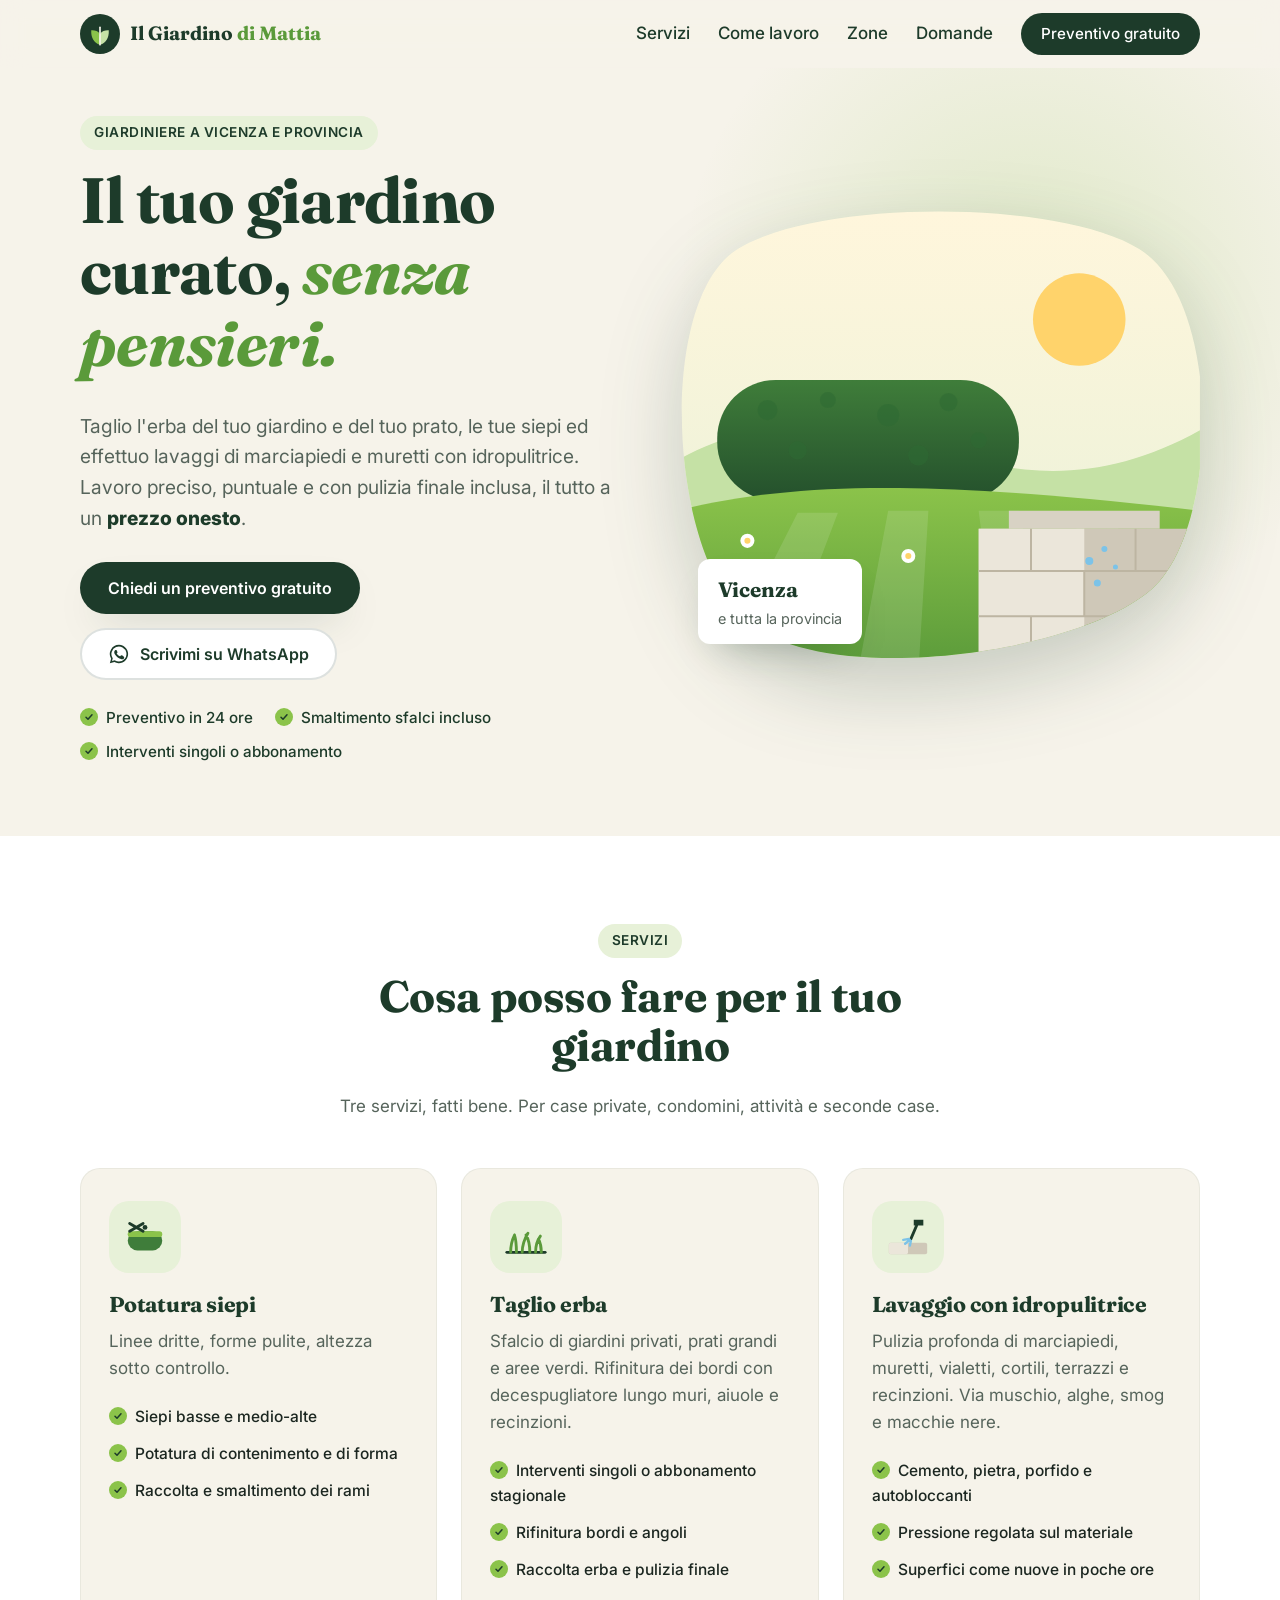
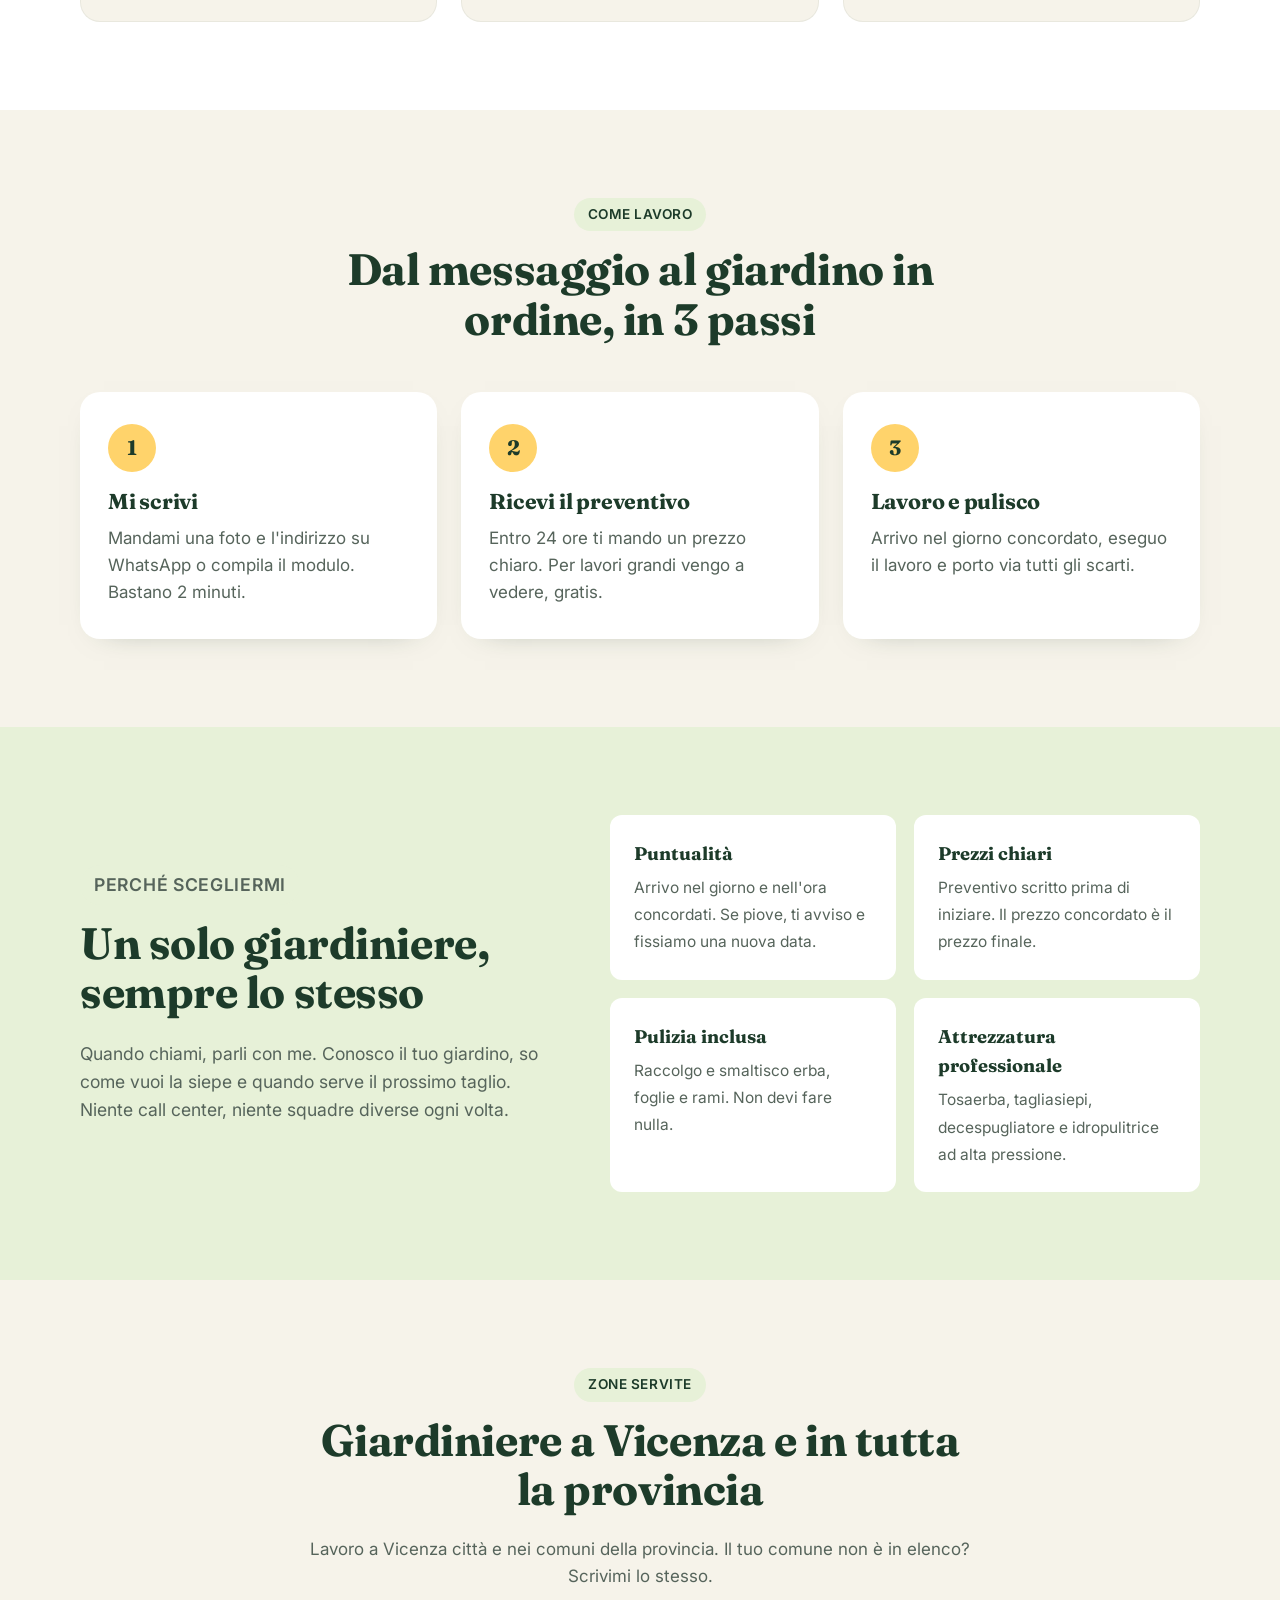
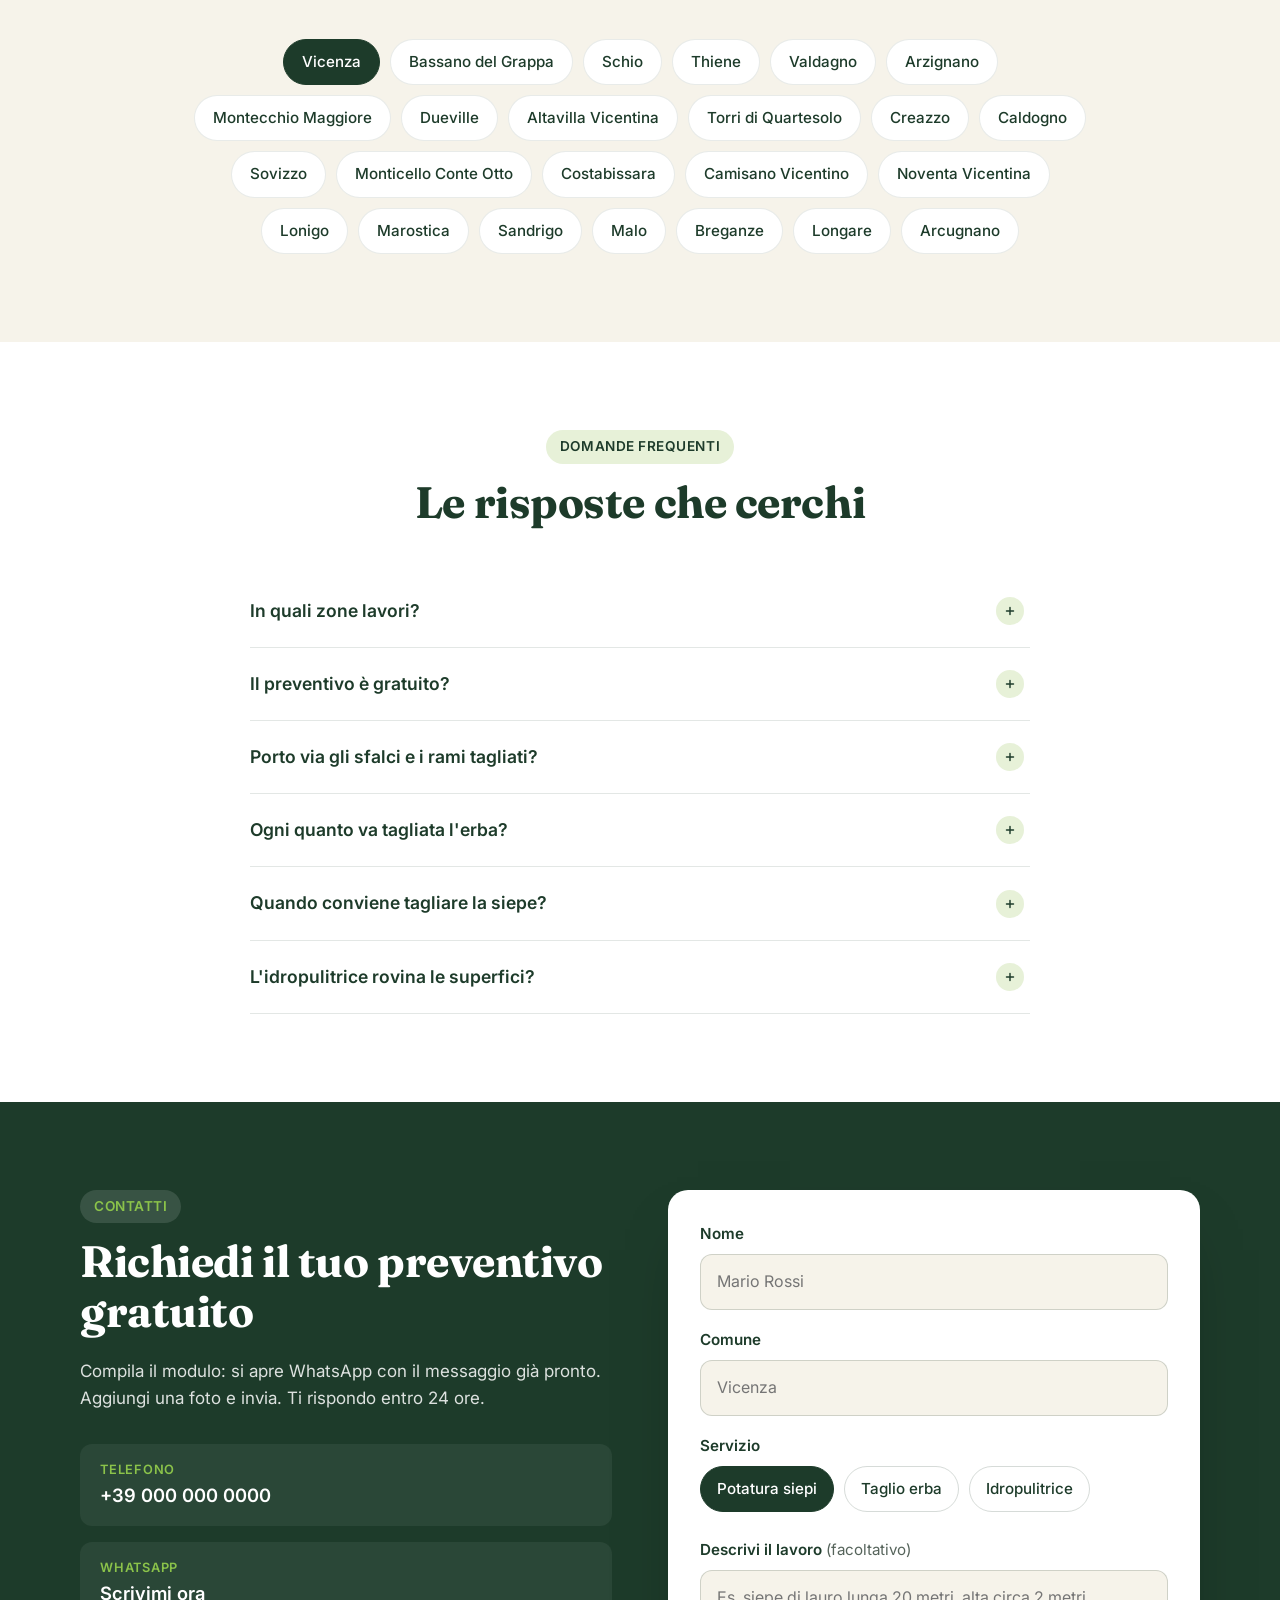
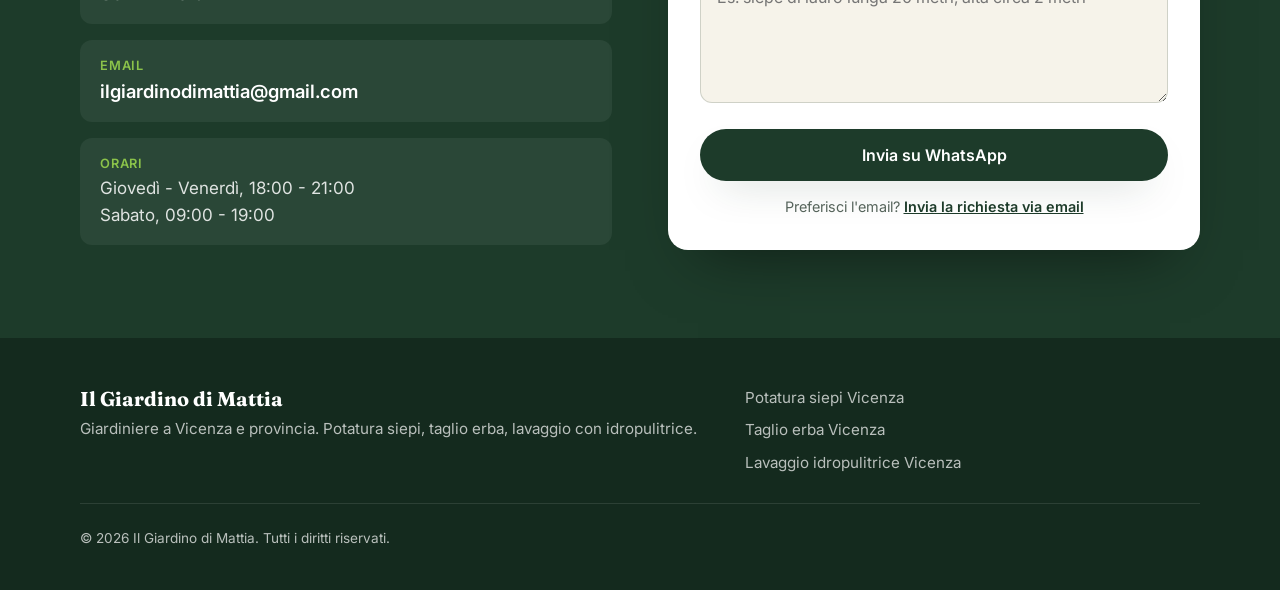
==== index.html @ fea0bc78 "Testo introduttivo al tu e taglio siepi nella descrizione per Google Co-Authored-By: Claude Opus 5.5" ====
<!doctype html>
<html lang="it" class="no-js">
<head>
  <meta charset="utf-8">
  <meta name="viewport" content="width=device-width, initial-scale=1, viewport-fit=cover">
  <title>Giardiniere a Vicenza e provincia | Potatura siepi, taglio erba e idropulitrice - Il Giardino di Mattia</title>
  <meta name="description" content="Giardiniere a Vicenza e provincia: potatura e taglio siepi, taglio erba di giardini e prati, lavaggio con idropulitrice di marciapiedi, muretti e vialetti. Preventivo gratuito in 24 ore.">
  <link rel="canonical" href="https://mattiabaldinazzo.github.io/ilgiardinodimattia/">
  <meta name="robots" content="index, follow, max-image-preview:large">
  <meta name="theme-color" content="#1d3b2a">
  <meta name="geo.region" content="IT-VI">
  <meta name="geo.placename" content="Vicenza">

  <meta property="og:type" content="website">
  <meta property="og:locale" content="it_IT">
  <meta property="og:site_name" content="Il Giardino di Mattia">
  <meta property="og:title" content="Il Giardino di Mattia | Giardiniere a Vicenza e provincia">
  <meta property="og:description" content="Potatura siepi, taglio erba e lavaggio con idropulitrice a Vicenza e provincia. Preventivo gratuito.">
  <meta property="og:url" content="https://mattiabaldinazzo.github.io/ilgiardinodimattia/">
  <meta property="og:image" content="https://mattiabaldinazzo.github.io/ilgiardinodimattia/assets/og-image.png">
  <meta property="og:image:width" content="1200">
  <meta property="og:image:height" content="630">
  <meta name="twitter:card" content="summary_large_image">

  <link rel="icon" href="assets/favicon.svg" type="image/svg+xml">
  <link rel="apple-touch-icon" href="assets/apple-touch-icon.png">
  <link rel="manifest" href="site.webmanifest">

  <link rel="preconnect" href="https://fonts.googleapis.com">
  <link rel="preconnect" href="https://fonts.gstatic.com" crossorigin>
  <link rel="stylesheet" href="https://fonts.googleapis.com/css2?family=Fraunces:opsz,wght@9..144,600;9..144,700&family=Inter:wght@400;500;600;700;800&display=swap">
  <link rel="stylesheet" href="styles.css">

  <script type="application/ld+json">
  {
    "@context": "https://schema.org",
    "@graph": [
      {
        "@type": ["LocalBusiness", "HomeAndConstructionBusiness"],
        "@id": "https://mattiabaldinazzo.github.io/ilgiardinodimattia/#business",
        "name": "Il Giardino di Mattia",
        "description": "Servizi di giardinaggio a Vicenza e provincia: potatura siepi, taglio erba di giardini e prati, lavaggio con idropulitrice di marciapiedi e muretti.",
        "url": "https://mattiabaldinazzo.github.io/ilgiardinodimattia/",
        "image": "https://mattiabaldinazzo.github.io/ilgiardinodimattia/assets/og-image.png",
        "logo": "https://mattiabaldinazzo.github.io/ilgiardinodimattia/assets/apple-touch-icon.png",
        "telephone": "+390000000000",
        "email": "ilgiardinodimattia@gmail.com",
        "priceRange": "EUR",
        "address": {
          "@type": "PostalAddress",
          "addressLocality": "Vicenza",
          "addressRegion": "VI",
          "addressCountry": "IT"
        },
        "geo": { "@type": "GeoCoordinates", "latitude": 45.5455, "longitude": 11.5354 },
        "areaServed": [
          { "@type": "AdministrativeArea", "name": "Provincia di Vicenza" },
          { "@type": "City", "name": "Vicenza" },
          { "@type": "City", "name": "Bassano del Grappa" },
          { "@type": "City", "name": "Schio" },
          { "@type": "City", "name": "Valdagno" },
          { "@type": "City", "name": "Arzignano" },
          { "@type": "City", "name": "Thiene" },
          { "@type": "City", "name": "Montecchio Maggiore" },
          { "@type": "City", "name": "Dueville" },
          { "@type": "City", "name": "Altavilla Vicentina" },
          { "@type": "City", "name": "Torri di Quartesolo" },
          { "@type": "City", "name": "Creazzo" },
          { "@type": "City", "name": "Caldogno" }
        ],
        "openingHoursSpecification": [{
          "@type": "OpeningHoursSpecification",
          "dayOfWeek": ["Thursday", "Friday"],
          "opens": "18:00",
          "closes": "21:00"
        }, {
          "@type": "OpeningHoursSpecification",
          "dayOfWeek": "Saturday",
          "opens": "09:00",
          "closes": "19:00"
        }],
        "hasOfferCatalog": {
          "@type": "OfferCatalog",
          "name": "Servizi di giardinaggio",
          "itemListElement": [
            { "@type": "Offer", "itemOffered": { "@type": "Service", "name": "Potatura siepi", "serviceType": "Potatura e taglio siepi", "areaServed": "Provincia di Vicenza" } },
            { "@type": "Offer", "itemOffered": { "@type": "Service", "name": "Taglio erba", "serviceType": "Sfalcio e manutenzione prato", "areaServed": "Provincia di Vicenza" } },
            { "@type": "Offer", "itemOffered": { "@type": "Service", "name": "Lavaggio con idropulitrice", "serviceType": "Pulizia marciapiedi, muretti e vialetti", "areaServed": "Provincia di Vicenza" } }
          ]
        }
      },
      {
        "@type": "WebSite",
        "@id": "https://mattiabaldinazzo.github.io/ilgiardinodimattia/#website",
        "url": "https://mattiabaldinazzo.github.io/ilgiardinodimattia/",
        "name": "Il Giardino di Mattia",
        "inLanguage": "it-IT",
        "publisher": { "@id": "https://mattiabaldinazzo.github.io/ilgiardinodimattia/#business" }
      },
      {
        "@type": "FAQPage",
        "mainEntity": [
          {
            "@type": "Question",
            "name": "In quali zone lavori?",
            "acceptedAnswer": { "@type": "Answer", "text": "Lavoro in tutta la provincia di Vicenza." }
          },
          {
            "@type": "Question",
            "name": "Il preventivo è gratuito?",
            "acceptedAnswer": { "@type": "Answer", "text": "Sì. Mandami una foto del giardino, della siepe o della superficie da lavare e ti rispondo con un preventivo gratuito entro 24 ore. Per lavori più grandi faccio un sopralluogo senza costi." }
          },
          {
            "@type": "Question",
            "name": "Porto via gli sfalci e i rami tagliati?",
            "acceptedAnswer": { "@type": "Answer", "text": "Sì. Raccolgo erba, foglie e rami e li smaltisco. Lascio il giardino pulito e in ordine." }
          },
          {
            "@type": "Question",
            "name": "Ogni quanto va tagliata l'erba?",
            "acceptedAnswer": { "@type": "Answer", "text": "Da aprile a giugno il prato cresce in fretta: un taglio ogni 7-10 giorni lo mantiene fitto e sano. In estate e in autunno basta un taglio ogni 2-3 settimane. Puoi scegliere un abbonamento stagionale." }
          },
          {
            "@type": "Question",
            "name": "Quando conviene tagliare la siepe?",
            "acceptedAnswer": { "@type": "Answer", "text": "Il periodo migliore è fine primavera e fine estate. Per lauro, photinia e ligustro consiglio due tagli all'anno, così la siepe resta compatta e non si svuota alla base." }
          },
          {
            "@type": "Question",
            "name": "L'idropulitrice rovina le superfici?",
            "acceptedAnswer": { "@type": "Answer", "text": "No, se usata bene. Regolo pressione e ugello in base al materiale: cemento, pietra, porfido, autobloccanti o intonaco. Rimuovo muschio, alghe e sporco senza danneggiare la superficie." }
          }
        ]
      }
    ]
  }
  </script>
</head>
<body id="top">
  <a class="skip-link" href="#main">Vai al contenuto</a>

  <header class="site-header">
    <div class="container header-inner">
      <a class="brand" href="#top" aria-label="Il Giardino di Mattia, torna all'inizio">
        <svg class="brand-mark" viewBox="0 0 48 48" aria-hidden="true"><circle cx="24" cy="24" r="24" fill="#1d3b2a"/><path d="M24 37c-7.5-2.8-11-8.7-10.5-17.6C22 19 27.6 23.4 24 37Z" fill="#8bc34a"/><path d="M24 37c7.5-2.8 11-8.7 10.5-17.6C26 19 20.4 23.4 24 37Z" fill="#c5e1a5"/><path d="M24 37V16" stroke="#f6f3ea" stroke-width="2" stroke-linecap="round"/></svg>
        <span class="brand-text">Il Giardino <em>di Mattia</em></span>
      </a>
      <nav class="nav" aria-label="Menu principale">
        <button class="nav-toggle" aria-expanded="false" aria-controls="nav-menu">
          <span class="sr-only">Apri il menu</span>
          <span class="nav-toggle-bar"></span>
        </button>
        <ul class="nav-menu" id="nav-menu">
          <li><a href="#servizi">Servizi</a></li>
          <li><a href="#come-lavoro">Come lavoro</a></li>
          <li><a href="#zone">Zone</a></li>
          <li><a href="#faq">Domande</a></li>
          <li><a class="btn btn-small" href="#contatti">Preventivo gratuito</a></li>
        </ul>
      </nav>
    </div>
  </header>

  <main id="main">
    <section class="hero" aria-labelledby="hero-title">
      <div class="container hero-inner">
        <div class="hero-copy">
          <p class="eyebrow">Giardiniere a Vicenza e provincia</p>
          <h1 id="hero-title">Il tuo giardino curato, <span class="accent">senza pensieri.</span></h1>
          <p class="lead">Taglio l'erba del tuo giardino e del tuo prato, le tue siepi ed effettuo lavaggi di marciapiedi e muretti con idropulitrice. Lavoro preciso, puntuale e con pulizia finale inclusa, il tutto a un <strong class="lead-strong">prezzo onesto</strong>.</p>
          <div class="hero-actions">
            <a class="btn btn-primary" href="#contatti">Chiedi un preventivo gratuito</a>
            <a class="btn btn-ghost js-whatsapp" href="https://wa.me/390000000000" target="_blank" rel="noopener">
              <svg viewBox="0 0 24 24" aria-hidden="true"><path fill="currentColor" d="M12 2a10 10 0 0 0-8.6 15.1L2 22l5-1.3A10 10 0 1 0 12 2Zm0 18.2c-1.5 0-3-.4-4.3-1.2l-.3-.2-3 .8.8-2.9-.2-.3A8.2 8.2 0 1 1 12 20.2Zm4.5-6.1c-.2-.1-1.5-.7-1.7-.8-.2-.1-.4-.1-.6.1l-.8 1c-.1.2-.3.2-.5.1a6.7 6.7 0 0 1-3.3-2.9c-.3-.4.2-.4.7-1.3.1-.2 0-.3 0-.4l-.8-1.8c-.2-.5-.4-.4-.6-.4h-.5c-.2 0-.5.1-.7.3-.2.3-.9.9-.9 2.2s1 2.6 1.1 2.7c.1.2 1.9 2.9 4.6 4.1 1.7.7 2.4.8 3.2.7.5-.1 1.5-.6 1.8-1.2.2-.6.2-1.1.1-1.2l-.4-.2Z"/></svg>
              Scrivimi su WhatsApp
            </a>
          </div>
          <ul class="hero-points" aria-label="Punti di forza">
            <li>Preventivo in 24 ore</li>
            <li>Smaltimento sfalci incluso</li>
            <li>Interventi singoli o abbonamento</li>
          </ul>
        </div>
        <div class="hero-art" aria-hidden="true">
          <svg viewBox="0 0 520 460" class="hero-svg">
            <defs>
              <linearGradient id="sky" x1="0" y1="0" x2="0" y2="1"><stop offset="0" stop-color="#fff6dc"/><stop offset="1" stop-color="#e7f1d8"/></linearGradient>
              <linearGradient id="lawn" x1="0" y1="0" x2="0" y2="1"><stop offset="0" stop-color="#8bc34a"/><stop offset="1" stop-color="#5a9a3a"/></linearGradient>
              <linearGradient id="hedge" x1="0" y1="0" x2="0" y2="1"><stop offset="0" stop-color="#3f7d3a"/><stop offset="1" stop-color="#24502c"/></linearGradient>
              <clipPath id="blob"><path d="M60 40C140-10 380-10 460 40s80 260 20 330-330 110-410 40S-20 90 60 40Z"/></clipPath>
            </defs>
            <g clip-path="url(#blob)">
              <rect width="520" height="460" fill="url(#sky)"/>
              <circle class="sun" cx="400" cy="110" r="46" fill="#ffd36b"/>
              <path d="M0 250c90-50 170-40 260-10s170 30 260-20v240H0Z" fill="#c5e1a5"/>
              <rect x="40" y="170" width="300" height="120" rx="58" fill="url(#hedge)"/>
              <g fill="#2f6b34" opacity=".55">
                <circle cx="90" cy="200" r="10"/><circle cx="150" cy="190" r="8"/><circle cx="210" cy="205" r="11"/><circle cx="270" cy="192" r="9"/><circle cx="120" cy="240" r="9"/><circle cx="240" cy="245" r="10"/><circle cx="300" cy="230" r="8"/>
              </g>
              <path d="M0 300c120-30 260-30 520 0v160H0Z" fill="url(#lawn)"/>
              <g class="stripes" fill="#ffffff" opacity=".12">
                <path d="M40 460 120 302h40L100 460Z"/><path d="M180 460 210 300h40l-10 160Z"/><path d="M320 460 300 300h40l40 160Z"/><path d="M460 460 390 302h40l90 158Z"/>
              </g>
              <path d="M330 300h150v18H330Z" fill="#d8d2c4"/>
              <path d="M300 318h210v140H300Z" fill="#cfc8b8"/>
              <path class="clean" d="M300 318h105v140H300Z" fill="#ebe6da"/>
              <g stroke="#bdb5a2" stroke-width="2"><path d="M300 360h210M300 405h210M352 318v42M456 318v42M405 360v45M352 405v53M456 405v53"/></g>
              <g class="drops" fill="#7cc3e8">
                <circle cx="410" cy="350" r="4"/><circle cx="425" cy="338" r="3"/><circle cx="418" cy="372" r="3.5"/><circle cx="436" cy="356" r="2.5"/>
              </g>
              <g class="flower"><circle cx="70" cy="330" r="7" fill="#fff"/><circle cx="70" cy="330" r="3" fill="#ffd36b"/></g>
              <g class="flower"><circle cx="140" cy="360" r="6" fill="#fff"/><circle cx="140" cy="360" r="2.5" fill="#ffd36b"/></g>
              <g class="flower"><circle cx="230" cy="345" r="7" fill="#fff"/><circle cx="230" cy="345" r="3" fill="#ffd36b"/></g>
            </g>
          </svg>
          <div class="hero-badge">
            <strong>Vicenza</strong>
            <span>e tutta la provincia</span>
          </div>
        </div>
      </div>
    </section>

    <section class="section services" id="servizi" aria-labelledby="servizi-title">
      <div class="container">
        <header class="section-head">
          <p class="eyebrow">Servizi</p>
          <h2 id="servizi-title">Cosa posso fare per il tuo giardino</h2>
          <p>Tre servizi, fatti bene. Per case private, condomini, attività e seconde case.</p>
        </header>

        <div class="cards">
          <article class="card reveal" id="potatura-siepi">
            <div class="card-icon" aria-hidden="true">
              <svg viewBox="0 0 48 48"><rect x="6" y="18" width="36" height="20" rx="10" fill="#3f7d3a"/><rect x="6" y="18" width="36" height="6" rx="3" fill="#8bc34a"/><path d="M8 10l14 8M8 18l14-8" stroke="#1d3b2a" stroke-width="3" stroke-linecap="round"/><circle cx="24" cy="14" r="2.5" fill="#1d3b2a"/></svg>
            </div>
            <h3>Potatura siepi</h3>
            <p>Linee dritte, forme pulite, altezza sotto controllo.</p>
            <ul class="checks">
              <li>Siepi basse e medio-alte</li>
              <li>Potatura di contenimento e di forma</li>
              <li>Raccolta e smaltimento dei rami</li>
            </ul>
          </article>

          <article class="card reveal" id="taglio-erba">
            <div class="card-icon" aria-hidden="true">
              <svg viewBox="0 0 48 48"><path d="M4 40h40" stroke="#1d3b2a" stroke-width="3" stroke-linecap="round"/><path d="M8 40c0-8 2-14 4-18M14 40c0-6 0-12-2-18M20 40c0-9 3-15 6-20M28 40c0-7-1-13-4-18M34 40c0-8 2-13 5-17M40 40c0-6-1-10-3-14" stroke="#5a9a3a" stroke-width="3" stroke-linecap="round" fill="none"/></svg>
            </div>
            <h3>Taglio erba</h3>
            <p>Sfalcio di giardini privati, prati grandi e aree verdi. Rifinitura dei bordi con decespugliatore lungo muri, aiuole e recinzioni.</p>
            <ul class="checks">
              <li>Interventi singoli o abbonamento stagionale</li>
              <li>Rifinitura bordi e angoli</li>
              <li>Raccolta erba e pulizia finale</li>
            </ul>
          </article>

          <article class="card reveal" id="idropulitrice">
            <div class="card-icon" aria-hidden="true">
              <svg viewBox="0 0 48 48"><rect x="4" y="30" width="40" height="12" rx="2" fill="#cfc8b8"/><rect x="4" y="30" width="20" height="12" rx="2" fill="#ebe6da"/><path d="M30 6h10v6H30z" fill="#1d3b2a"/><path d="M33 12l-6 14" stroke="#1d3b2a" stroke-width="3" stroke-linecap="round"/><path d="M26 27l-5 4M27 28l-1 5M25 26l-6 1" stroke="#7cc3e8" stroke-width="2.5" stroke-linecap="round"/></svg>
            </div>
            <h3>Lavaggio con idropulitrice</h3>
            <p>Pulizia profonda di marciapiedi, muretti, vialetti, cortili, terrazzi e recinzioni. Via muschio, alghe, smog e macchie nere.</p>
            <ul class="checks">
              <li>Cemento, pietra, porfido e autobloccanti</li>
              <li>Pressione regolata sul materiale</li>
              <li>Superfici come nuove in poche ore</li>
            </ul>
          </article>
        </div>
      </div>
    </section>

    <section class="section steps-section" id="come-lavoro" aria-labelledby="steps-title">
      <div class="container">
        <header class="section-head">
          <p class="eyebrow">Come lavoro</p>
          <h2 id="steps-title">Dal messaggio al giardino in ordine, in 3 passi</h2>
        </header>
        <ol class="steps">
          <li class="step reveal">
            <span class="step-num">1</span>
            <h3>Mi scrivi</h3>
            <p>Mandami una foto e l'indirizzo su WhatsApp o compila il modulo. Bastano 2 minuti.</p>
          </li>
          <li class="step reveal">
            <span class="step-num">2</span>
            <h3>Ricevi il preventivo</h3>
            <p>Entro 24 ore ti mando un prezzo chiaro. Per lavori grandi vengo a vedere, gratis.</p>
          </li>
          <li class="step reveal">
            <span class="step-num">3</span>
            <h3>Lavoro e pulisco</h3>
            <p>Arrivo nel giorno concordato, eseguo il lavoro e porto via tutti gli scarti.</p>
          </li>
        </ol>
      </div>
    </section>

    <section class="section why" aria-labelledby="why-title">
      <div class="container why-inner">
        <div class="why-copy">
          <p class="eyebrow">Perché scegliermi</p>
          <h2 id="why-title">Un solo giardiniere, sempre lo stesso</h2>
          <p>Quando chiami, parli con me. Conosco il tuo giardino, so come vuoi la siepe e quando serve il prossimo taglio. Niente call center, niente squadre diverse ogni volta.</p>
        </div>
        <ul class="why-grid">
          <li class="why-item reveal"><strong>Puntualità</strong><span>Arrivo nel giorno e nell'ora concordati. Se piove, ti avviso e fissiamo una nuova data.</span></li>
          <li class="why-item reveal"><strong>Prezzi chiari</strong><span>Preventivo scritto prima di iniziare. Il prezzo concordato è il prezzo finale.</span></li>
          <li class="why-item reveal"><strong>Pulizia inclusa</strong><span>Raccolgo e smaltisco erba, foglie e rami. Non devi fare nulla.</span></li>
          <li class="why-item reveal"><strong>Attrezzatura professionale</strong><span>Tosaerba, tagliasiepi, decespugliatore e idropulitrice ad alta pressione.</span></li>
        </ul>
      </div>
    </section>

    <section class="section zones" id="zone" aria-labelledby="zone-title">
      <div class="container">
        <header class="section-head">
          <p class="eyebrow">Zone servite</p>
          <h2 id="zone-title">Giardiniere a Vicenza e in tutta la provincia</h2>
          <p>Lavoro a Vicenza città e nei comuni della provincia. Il tuo comune non è in elenco? Scrivimi lo stesso.</p>
        </header>
        <ul class="zone-list">
          <li>Vicenza</li>
          <li>Bassano del Grappa</li>
          <li>Schio</li>
          <li>Thiene</li>
          <li>Valdagno</li>
          <li>Arzignano</li>
          <li>Montecchio Maggiore</li>
          <li>Dueville</li>
          <li>Altavilla Vicentina</li>
          <li>Torri di Quartesolo</li>
          <li>Creazzo</li>
          <li>Caldogno</li>
          <li>Sovizzo</li>
          <li>Monticello Conte Otto</li>
          <li>Costabissara</li>
          <li>Camisano Vicentino</li>
          <li>Noventa Vicentina</li>
          <li>Lonigo</li>
          <li>Marostica</li>
          <li>Sandrigo</li>
          <li>Malo</li>
          <li>Breganze</li>
          <li>Longare</li>
          <li>Arcugnano</li>
        </ul>
      </div>
    </section>

    <section class="section faq" id="faq" aria-labelledby="faq-title">
      <div class="container faq-inner">
        <header class="section-head">
          <p class="eyebrow">Domande frequenti</p>
          <h2 id="faq-title">Le risposte che cerchi</h2>
        </header>
        <div class="faq-list">
          <details>
            <summary>In quali zone lavori?</summary>
            <p>Lavoro in tutta la provincia di Vicenza.</p>
          </details>
          <details>
            <summary>Il preventivo è gratuito?</summary>
            <p>Sì. Mandami una foto del giardino, della siepe o della superficie da lavare e ti rispondo con un preventivo gratuito entro 24 ore. Per lavori più grandi faccio un sopralluogo senza costi.</p>
          </details>
          <details>
            <summary>Porto via gli sfalci e i rami tagliati?</summary>
            <p>Sì. Raccolgo erba, foglie e rami e li smaltisco. Lascio il giardino pulito e in ordine.</p>
          </details>
          <details>
            <summary>Ogni quanto va tagliata l'erba?</summary>
            <p>Da aprile a giugno il prato cresce in fretta: un taglio ogni 7-10 giorni lo mantiene fitto e sano. In estate e in autunno basta un taglio ogni 2-3 settimane. Puoi scegliere un abbonamento stagionale.</p>
          </details>
          <details>
            <summary>Quando conviene tagliare la siepe?</summary>
            <p>Il periodo migliore è fine primavera e fine estate. Per lauro, photinia e ligustro consiglio due tagli all'anno, così la siepe resta compatta e non si svuota alla base.</p>
          </details>
          <details>
            <summary>L'idropulitrice rovina le superfici?</summary>
            <p>No, se usata bene. Regolo pressione e ugello in base al materiale: cemento, pietra, porfido, autobloccanti o intonaco. Rimuovo muschio, alghe e sporco senza danneggiare la superficie.</p>
          </details>
        </div>
      </div>
    </section>

    <section class="section contact" id="contatti" aria-labelledby="contatti-title">
      <div class="container contact-inner">
        <div class="contact-copy">
          <p class="eyebrow eyebrow-light">Contatti</p>
          <h2 id="contatti-title">Richiedi il tuo preventivo gratuito</h2>
          <p>Compila il modulo: si apre WhatsApp con il messaggio già pronto. Aggiungi una foto e invia. Ti rispondo entro 24 ore.</p>
          <ul class="contact-list">
            <li>
              <span class="contact-label">Telefono</span>
              <a class="js-phone" href="tel:+390000000000">+39 000 000 0000</a>
            </li>
            <li>
              <span class="contact-label">WhatsApp</span>
              <a class="js-whatsapp" href="https://wa.me/390000000000" target="_blank" rel="noopener">Scrivimi ora</a>
            </li>
            <li>
              <span class="contact-label">Email</span>
              <a href="mailto:ilgiardinodimattia@gmail.com">ilgiardinodimattia@gmail.com</a>
            </li>
            <li>
              <span class="contact-label">Orari</span>
              <span>Giovedì - Venerdì, 18:00 - 21:00</span>
              <span>Sabato, 09:00 - 19:00</span>
            </li>
          </ul>
        </div>

        <form class="contact-form" id="quote-form" novalidate>
          <div class="field">
            <label for="f-name">Nome</label>
            <input id="f-name" name="nome" type="text" autocomplete="name" required placeholder="Mario Rossi">
          </div>
          <div class="field">
            <label for="f-town">Comune</label>
            <input id="f-town" name="comune" type="text" autocomplete="address-level2" required placeholder="Vicenza">
          </div>
          <fieldset class="field">
            <legend>Servizio</legend>
            <div class="chips">
              <label class="chip"><input type="checkbox" name="servizio" value="Potatura siepi" checked><span>Potatura siepi</span></label>
              <label class="chip"><input type="checkbox" name="servizio" value="Taglio erba"><span>Taglio erba</span></label>
              <label class="chip"><input type="checkbox" name="servizio" value="Idropulitrice"><span>Idropulitrice</span></label>
            </div>
          </fieldset>
          <div class="field">
            <label for="f-msg">Descrivi il lavoro <span class="optional">(facoltativo)</span></label>
            <textarea id="f-msg" name="messaggio" rows="4" placeholder="Es. siepe di lauro lunga 20 metri, alta circa 2 metri"></textarea>
          </div>
          <p class="form-error" id="form-error" role="alert" hidden>Inserisci nome e comune per continuare.</p>
          <button class="btn btn-primary btn-block" type="submit">Invia su WhatsApp</button>
          <p class="form-note">Preferisci l'email? <a id="mail-fallback" href="mailto:ilgiardinodimattia@gmail.com">Invia la richiesta via email</a></p>
        </form>
      </div>
    </section>
  </main>

  <footer class="site-footer">
    <div class="container footer-inner">
      <div>
        <p class="footer-brand">Il Giardino di Mattia</p>
        <p>Giardiniere a Vicenza e provincia. Potatura siepi, taglio erba, lavaggio con idropulitrice.</p>
      </div>
      <nav aria-label="Servizi">
        <ul class="footer-links">
          <li><a href="#potatura-siepi">Potatura siepi Vicenza</a></li>
          <li><a href="#taglio-erba">Taglio erba Vicenza</a></li>
          <li><a href="#idropulitrice">Lavaggio idropulitrice Vicenza</a></li>
        </ul>
      </nav>
      <p class="footer-copy">&copy; <span id="year">2026</span> Il Giardino di Mattia. Tutti i diritti riservati.</p>
    </div>
  </footer>

  <div class="mobile-bar" aria-label="Contatto rapido">
    <a class="mobile-bar-btn js-phone" href="tel:+390000000000">
      <svg viewBox="0 0 24 24" aria-hidden="true"><path fill="currentColor" d="M6.6 10.8a15.1 15.1 0 0 0 6.6 6.6l2.2-2.2c.3-.3.7-.4 1-.2 1.1.4 2.3.6 3.6.6.6 0 1 .4 1 1V20c0 .6-.4 1-1 1A17 17 0 0 1 3 4c0-.6.4-1 1-1h3.5c.6 0 1 .4 1 1 0 1.3.2 2.5.6 3.6.1.3 0 .7-.2 1l-2.3 2.2Z"/></svg>
      Chiama
    </a>
    <a class="mobile-bar-btn mobile-bar-wa js-whatsapp" href="https://wa.me/390000000000" target="_blank" rel="noopener">
      <svg viewBox="0 0 24 24" aria-hidden="true"><path fill="currentColor" d="M12 2a10 10 0 0 0-8.6 15.1L2 22l5-1.3A10 10 0 1 0 12 2Zm4.5 12.1c-.2-.1-1.5-.7-1.7-.8-.2-.1-.4-.1-.6.1l-.8 1c-.1.2-.3.2-.5.1a6.7 6.7 0 0 1-3.3-2.9c-.3-.4.2-.4.7-1.3.1-.2 0-.3 0-.4l-.8-1.8c-.2-.5-.4-.4-.6-.4h-.5c-.2 0-.5.1-.7.3-.2.3-.9.9-.9 2.2s1 2.6 1.1 2.7c.1.2 1.9 2.9 4.6 4.1 1.7.7 2.4.8 3.2.7.5-.1 1.5-.6 1.8-1.2.2-.6.2-1.1.1-1.2l-.4-.2Z"/></svg>
      WhatsApp
    </a>
  </div>

  <script src="script.js" defer></script>
</body>
</html>
---- styles.css ----
:root {
  --forest: #1d3b2a;
  --forest-2: #2a5238;
  --leaf: #5a9a3a;
  --lime: #8bc34a;
  --mint: #e7f1d8;
  --cream: #f6f3ea;
  --sand: #ebe6da;
  --sun: #ffd36b;
  --ink: #1b2620;
  --muted: #56645b;
  --white: #ffffff;
  --radius: 20px;
  --radius-sm: 12px;
  --shadow: 0 18px 40px -20px rgba(29, 59, 42, .35);
  --font-display: "Fraunces", Georgia, "Times New Roman", serif;
  --font-body: "Inter", system-ui, -apple-system, "Segoe UI", Roboto, sans-serif;
  --header-h: 68px;
}

*, *::before, *::after { box-sizing: border-box; }

html {
  scroll-behavior: smooth;
  scroll-padding-top: calc(var(--header-h) + 12px);
  -webkit-text-size-adjust: 100%;
}

body {
  margin: 0;
  font-family: var(--font-body);
  font-size: 1.0625rem;
  line-height: 1.6;
  color: var(--ink);
  background: var(--cream);
  -webkit-font-smoothing: antialiased;
}

img, svg { display: block; max-width: 100%; }

a { color: inherit; }

h1, h2, h3 {
  font-family: var(--font-display);
  line-height: 1.12;
  color: var(--forest);
  margin: 0 0 .5em;
  letter-spacing: -.01em;
}

h1 { font-size: clamp(2.3rem, 6vw, 4rem); }
h2 { font-size: clamp(1.8rem, 4vw, 2.75rem); }
h3 { font-size: 1.35rem; }

p { margin: 0 0 1em; }

.container {
  width: 100%;
  max-width: 1160px;
  margin: 0 auto;
  padding: 0 20px;
}

.sr-only {
  position: absolute;
  width: 1px; height: 1px;
  overflow: hidden;
  clip: rect(0 0 0 0);
  white-space: nowrap;
}

.skip-link {
  position: absolute;
  left: 12px; top: -60px;
  z-index: 100;
  padding: 10px 16px;
  background: var(--forest);
  color: var(--white);
  border-radius: 8px;
}
.skip-link:focus { top: 12px; }

:focus-visible {
  outline: 3px solid var(--sun);
  outline-offset: 3px;
}

/* Bottoni */
.btn {
  display: inline-flex;
  align-items: center;
  justify-content: center;
  gap: 10px;
  min-height: 52px;
  padding: 0 26px;
  border: 2px solid transparent;
  border-radius: 999px;
  font: 600 1rem/1 var(--font-body);
  text-decoration: none;
  cursor: pointer;
  transition: transform .2s ease, background-color .2s ease, box-shadow .2s ease, color .2s ease;
}
.btn svg { width: 22px; height: 22px; }
.btn:hover { transform: translateY(-2px); }
.btn:active { transform: translateY(0); }

.btn-primary {
  background: var(--forest);
  color: var(--white);
  box-shadow: var(--shadow);
}
.btn-primary:hover { background: var(--forest-2); }

.btn-ghost {
  background: var(--white);
  color: var(--forest);
  border-color: rgba(29, 59, 42, .15);
}
.btn-ghost:hover { border-color: var(--leaf); }

.btn-small {
  min-height: 42px;
  padding: 0 18px;
  font-size: .95rem;
  background: var(--forest);
  color: var(--white) !important;
}
.btn-small:hover { background: var(--forest-2); }

.btn-block { width: 100%; }

/* Header */
.site-header {
  position: sticky;
  top: 0;
  z-index: 50;
  height: var(--header-h);
  background: rgba(246, 243, 234, .85);
  -webkit-backdrop-filter: saturate(160%) blur(12px);
  backdrop-filter: saturate(160%) blur(12px);
  border-bottom: 1px solid transparent;
  transition: border-color .2s ease, box-shadow .2s ease;
}
.site-header.is-scrolled {
  border-color: rgba(29, 59, 42, .08);
  box-shadow: 0 6px 20px -16px rgba(29, 59, 42, .5);
}

.header-inner {
  display: flex;
  align-items: center;
  justify-content: space-between;
  height: 100%;
}

.brand {
  display: flex;
  align-items: center;
  gap: 10px;
  text-decoration: none;
}
.brand-mark { width: 40px; height: 40px; }
.brand-text {
  font-family: var(--font-display);
  font-weight: 700;
  font-size: 1.2rem;
  color: var(--forest);
}
.brand-text em { font-style: normal; color: var(--leaf); }

.nav-menu {
  display: flex;
  align-items: center;
  gap: 28px;
  margin: 0;
  padding: 0;
  list-style: none;
}
.nav-menu a {
  text-decoration: none;
  font-weight: 500;
  color: var(--forest);
}
.nav-menu a:not(.btn):hover { color: var(--leaf); }

.nav-toggle { display: none; }

/* Hero */
.hero {
  position: relative;
  overflow: hidden;
  padding: 48px 0 72px;
}
.hero::before {
  content: "";
  position: absolute;
  inset: -20% -10% auto auto;
  width: 60vw;
  height: 60vw;
  max-width: 760px;
  max-height: 760px;
  background: radial-gradient(circle, rgba(139, 195, 74, .22), transparent 65%);
  pointer-events: none;
}

.hero-inner {
  position: relative;
  display: grid;
  grid-template-columns: 1.05fr 1fr;
  align-items: center;
  gap: 48px;
}

.eyebrow {
  display: inline-block;
  margin-bottom: 14px;
  padding: 6px 14px;
  border-radius: 999px;
  background: var(--mint);
  color: var(--forest);
  font-size: .85rem;
  font-weight: 600;
  letter-spacing: .04em;
  text-transform: uppercase;
}
.eyebrow-light { background: rgba(255, 255, 255, .12); color: var(--lime); }

.lead-strong {
  font-weight: 800;
  color: var(--forest);
}

.accent {
  color: var(--leaf);
  font-style: italic;
}

.lead {
  font-size: 1.2rem;
  color: var(--muted);
  max-width: 34em;
}

.hero-actions {
  display: flex;
  flex-wrap: wrap;
  gap: 14px;
  margin: 28px 0 26px;
}

.hero-points {
  display: flex;
  flex-wrap: wrap;
  gap: 10px 22px;
  margin: 0;
  padding: 0;
  list-style: none;
  font-size: .95rem;
  font-weight: 500;
  color: var(--forest);
}
.hero-points li::before,
.checks li::before {
  content: "";
  display: inline-block;
  width: 18px;
  height: 18px;
  margin-right: 8px;
  vertical-align: -3px;
  border-radius: 50%;
  background: var(--lime) url("data:image/svg+xml,%3Csvg xmlns='http://www.w3.org/2000/svg' viewBox='0 0 24 24'%3E%3Cpath d='M6 12.5l4 4 8-9' fill='none' stroke='%231d3b2a' stroke-width='3' stroke-linecap='round' stroke-linejoin='round'/%3E%3C/svg%3E") center / 12px no-repeat;
}

.hero-art { position: relative; }
.hero-svg {
  width: 100%;
  height: auto;
  filter: drop-shadow(0 30px 40px rgba(29, 59, 42, .22));
}
.sun { animation: float 6s ease-in-out infinite; }
.drops circle { animation: spray 1.4s ease-in-out infinite; }
.drops circle:nth-child(2) { animation-delay: .2s; }
.drops circle:nth-child(3) { animation-delay: .45s; }
.drops circle:nth-child(4) { animation-delay: .7s; }
.flower { animation: sway 4s ease-in-out infinite; transform-box: fill-box; transform-origin: bottom; }

@keyframes float { 50% { transform: translateY(-10px); } }
@keyframes spray { 0%, 100% { opacity: 0; transform: translate(0, 0); } 50% { opacity: 1; transform: translate(-6px, 6px); } }
@keyframes sway { 50% { transform: rotate(8deg); } }

.hero-badge {
  position: absolute;
  left: 4%;
  bottom: 6%;
  display: flex;
  flex-direction: column;
  padding: 14px 20px;
  border-radius: var(--radius-sm);
  background: var(--white);
  box-shadow: var(--shadow);
}
.hero-badge strong {
  font-family: var(--font-display);
  font-size: 1.3rem;
  color: var(--forest);
}
.hero-badge span { font-size: .9rem; color: var(--muted); }

/* Sezioni */
.section { padding: 88px 0; }

.section-head {
  max-width: 680px;
  margin: 0 auto 48px;
  text-align: center;
}
.section-head p:last-child { color: var(--muted); }

/* Servizi */
.services { background: var(--white); }

.cards {
  display: grid;
  grid-template-columns: repeat(3, 1fr);
  gap: 24px;
}

.card {
  position: relative;
  padding: 32px 28px;
  border-radius: var(--radius);
  background: var(--cream);
  border: 1px solid rgba(29, 59, 42, .06);
  transition: transform .25s ease, box-shadow .25s ease;
}
.card:hover {
  transform: translateY(-6px);
  box-shadow: var(--shadow);
}
.card p { color: var(--muted); }

.card-icon {
  display: grid;
  place-items: center;
  width: 72px;
  height: 72px;
  margin-bottom: 20px;
  border-radius: 20px;
  background: var(--mint);
}
.card-icon svg { width: 46px; height: 46px; }

.checks {
  margin: 0;
  padding: 0;
  list-style: none;
}
.checks li {
  padding: 6px 0;
  font-size: .97rem;
  font-weight: 500;
}

/* Passi */
.steps {
  display: grid;
  grid-template-columns: repeat(3, 1fr);
  gap: 24px;
  margin: 0;
  padding: 0;
  list-style: none;
  counter-reset: step;
}
.step {
  padding: 32px 28px;
  border-radius: var(--radius);
  background: var(--white);
  box-shadow: 0 10px 30px -24px rgba(29, 59, 42, .5);
}
.step p { color: var(--muted); margin: 0; }
.step-num {
  display: grid;
  place-items: center;
  width: 48px;
  height: 48px;
  margin-bottom: 18px;
  border-radius: 50%;
  background: var(--sun);
  color: var(--forest);
  font: 700 1.3rem/1 var(--font-display);
}

/* Perche */
.why { background: var(--mint); }
.why-inner {
  display: grid;
  grid-template-columns: .9fr 1.1fr;
  gap: 48px;
  align-items: center;
}
.why-copy p { color: var(--muted); font-size: 1.1rem; }

.why-grid {
  display: grid;
  grid-template-columns: repeat(2, 1fr);
  gap: 18px;
  margin: 0;
  padding: 0;
  list-style: none;
}
.why-item {
  padding: 24px;
  border-radius: var(--radius-sm);
  background: var(--white);
}
.why-item strong {
  display: block;
  margin-bottom: 6px;
  font-family: var(--font-display);
  font-size: 1.15rem;
  color: var(--forest);
}
.why-item span { color: var(--muted); font-size: .97rem; }

/* Zone */
.zone-list {
  display: flex;
  flex-wrap: wrap;
  justify-content: center;
  gap: 10px;
  max-width: 900px;
  margin: 0 auto;
  padding: 0;
  list-style: none;
}
.zone-list li {
  padding: 10px 18px;
  border-radius: 999px;
  background: var(--white);
  border: 1px solid rgba(29, 59, 42, .1);
  font-weight: 500;
  font-size: .95rem;
  color: var(--forest);
}
.zone-list li:first-child {
  background: var(--forest);
  color: var(--white);
  border-color: var(--forest);
}

/* FAQ */
.faq { background: var(--white); }
.faq-list {
  max-width: 780px;
  margin: 0 auto;
}
.faq details {
  border-bottom: 1px solid rgba(29, 59, 42, .12);
}
.faq summary {
  position: relative;
  padding: 22px 48px 22px 0;
  font-weight: 600;
  font-size: 1.1rem;
  color: var(--forest);
  cursor: pointer;
  list-style: none;
}
.faq summary::-webkit-details-marker { display: none; }
.faq summary::after {
  content: "";
  position: absolute;
  right: 6px;
  top: 50%;
  width: 28px;
  height: 28px;
  margin-top: -14px;
  border-radius: 50%;
  background: var(--mint) url("data:image/svg+xml,%3Csvg xmlns='http://www.w3.org/2000/svg' viewBox='0 0 24 24'%3E%3Cpath d='M12 6v12M6 12h12' stroke='%231d3b2a' stroke-width='2.5' stroke-linecap='round'/%3E%3C/svg%3E") center / 14px no-repeat;
  transition: transform .25s ease;
}
.faq details[open] summary::after { transform: rotate(45deg); }
.faq details p {
  margin: 0;
  padding: 0 0 22px;
  color: var(--muted);
}

/* Contatti */
.contact {
  background: var(--forest);
  color: rgba(255, 255, 255, .85);
}
.contact h2 { color: var(--white); }

.contact-inner {
  display: grid;
  grid-template-columns: 1fr 1fr;
  gap: 56px;
  align-items: start;
}

.contact-list {
  display: grid;
  gap: 16px;
  margin: 32px 0 0;
  padding: 0;
  list-style: none;
}
.contact-list li {
  display: flex;
  flex-direction: column;
  padding: 16px 20px;
  border-radius: var(--radius-sm);
  background: rgba(255, 255, 255, .06);
}
.contact-label {
  font-size: .8rem;
  font-weight: 600;
  letter-spacing: .06em;
  text-transform: uppercase;
  color: var(--lime);
}
.contact-list a {
  font-size: 1.15rem;
  font-weight: 600;
  color: var(--white);
  text-decoration: none;
}
.contact-list a:hover { text-decoration: underline; }

.contact-form {
  padding: 32px;
  border-radius: var(--radius);
  background: var(--white);
  color: var(--ink);
  box-shadow: 0 30px 60px -30px rgba(0, 0, 0, .5);
}

.field {
  margin: 0 0 18px;
  padding: 0;
  border: 0;
}
.field label,
.field legend {
  display: block;
  margin-bottom: 8px;
  padding: 0;
  font-weight: 600;
  font-size: .95rem;
  color: var(--forest);
}
.optional { font-weight: 400; color: var(--muted); }

.field input[type="text"],
.field textarea {
  width: 100%;
  padding: 14px 16px;
  border: 1.5px solid rgba(29, 59, 42, .18);
  border-radius: var(--radius-sm);
  background: var(--cream);
  font: inherit;
  font-size: 1rem;
  color: var(--ink);
  transition: border-color .2s ease, background-color .2s ease;
}
.field input[type="text"]:focus,
.field textarea:focus {
  outline: none;
  border-color: var(--leaf);
  background: var(--white);
}
.field textarea { resize: vertical; min-height: 110px; }
.field .is-invalid { border-color: #c0392b; }

.chips {
  display: flex;
  flex-wrap: wrap;
  gap: 10px;
}
.chip { position: relative; cursor: pointer; }
.chip input {
  position: absolute;
  opacity: 0;
  width: 1px;
  height: 1px;
}
.chip span {
  display: inline-block;
  padding: 10px 16px;
  border-radius: 999px;
  border: 1.5px solid rgba(29, 59, 42, .18);
  font-weight: 500;
  font-size: .95rem;
  transition: background-color .2s ease, color .2s ease, border-color .2s ease;
}
.chip input:checked + span {
  background: var(--forest);
  border-color: var(--forest);
  color: var(--white);
}
.chip input:focus-visible + span {
  outline: 3px solid var(--sun);
  outline-offset: 2px;
}

.form-error {
  margin: 0 0 14px;
  color: #c0392b;
  font-weight: 500;
}
.form-note {
  margin: 14px 0 0;
  font-size: .9rem;
  text-align: center;
  color: var(--muted);
}
.form-note a { color: var(--forest); font-weight: 600; }

/* Footer */
.site-footer {
  padding: 48px 0 40px;
  background: #142a1e;
  color: rgba(255, 255, 255, .7);
  font-size: .95rem;
}
.footer-inner {
  display: grid;
  grid-template-columns: 1.4fr 1fr;
  gap: 28px;
}
.footer-brand {
  margin-bottom: 6px;
  font: 700 1.25rem var(--font-display);
  color: var(--white);
}
.footer-links {
  display: grid;
  gap: 8px;
  margin: 0;
  padding: 0;
  list-style: none;
}
.footer-links a { text-decoration: none; }
.footer-links a:hover { color: var(--white); text-decoration: underline; }
.footer-copy {
  grid-column: 1 / -1;
  margin: 0;
  padding-top: 24px;
  border-top: 1px solid rgba(255, 255, 255, .1);
  font-size: .85rem;
}

/* Barra contatti mobile */
.mobile-bar { display: none; }

/* Animazioni allo scroll */
.reveal {
  opacity: 0;
  transform: translateY(24px);
  transition: opacity .6s ease, transform .6s ease;
}
.reveal.is-visible {
  opacity: 1;
  transform: none;
}
.no-js .reveal { opacity: 1; transform: none; }

/* Tablet */
@media (max-width: 960px) {
  .hero-inner,
  .why-inner,
  .contact-inner { grid-template-columns: 1fr; }
  .hero-art { max-width: 520px; margin: 0 auto; width: 100%; }
  .cards,
  .steps { grid-template-columns: 1fr; max-width: 560px; margin: 0 auto; }
  .contact-inner { gap: 40px; }
}

/* Mobile */
@media (max-width: 760px) {
  :root { --header-h: 62px; }
  body { padding-bottom: calc(76px + env(safe-area-inset-bottom)); }

  .section { padding: 64px 0; }
  .section-head { margin-bottom: 36px; }
  .hero { padding: 28px 0 56px; }
  .hero-inner { gap: 32px; }
  .lead { font-size: 1.1rem; }
  .hero-actions .btn { width: 100%; }

  .nav-toggle {
    position: relative;
    z-index: 2;
    display: grid;
    place-items: center;
    width: 46px;
    height: 46px;
    border: 0;
    border-radius: 50%;
    background: var(--mint);
    cursor: pointer;
  }
  .nav-toggle-bar,
  .nav-toggle-bar::before,
  .nav-toggle-bar::after {
    display: block;
    width: 20px;
    height: 2px;
    border-radius: 2px;
    background: var(--forest);
    transition: transform .25s ease, background-color .25s ease;
  }
  .nav-toggle-bar { position: relative; }
  .nav-toggle-bar::before,
  .nav-toggle-bar::after {
    content: "";
    position: absolute;
    left: 0;
  }
  .nav-toggle-bar::before { top: -6px; }
  .nav-toggle-bar::after { top: 6px; }
  .nav-toggle[aria-expanded="true"] .nav-toggle-bar { background: transparent; }
  .nav-toggle[aria-expanded="true"] .nav-toggle-bar::before { transform: translateY(6px) rotate(45deg); }
  .nav-toggle[aria-expanded="true"] .nav-toggle-bar::after { transform: translateY(-6px) rotate(-45deg); }

  .nav-menu {
    position: fixed;
    inset: var(--header-h) 0 auto 0;
    flex-direction: column;
    align-items: stretch;
    gap: 0;
    padding: 12px 20px 24px;
    background: var(--cream);
    border-bottom: 1px solid rgba(29, 59, 42, .1);
    box-shadow: 0 20px 30px -20px rgba(29, 59, 42, .4);
    transform: translateY(-12px);
    opacity: 0;
    visibility: hidden;
    transition: transform .25s ease, opacity .25s ease, visibility .25s;
  }
  .nav-menu.is-open {
    transform: none;
    opacity: 1;
    visibility: visible;
  }
  .nav-menu li a:not(.btn) {
    display: block;
    padding: 14px 4px;
    font-size: 1.1rem;
    border-bottom: 1px solid rgba(29, 59, 42, .08);
  }
  .nav-menu .btn { width: 100%; margin-top: 16px; min-height: 50px; }

  .why-grid { grid-template-columns: 1fr; }
  .contact-form { padding: 24px 20px; }
  .footer-inner { grid-template-columns: 1fr; }

  .mobile-bar {
    position: fixed;
    left: 0;
    right: 0;
    bottom: 0;
    z-index: 60;
    display: grid;
    grid-template-columns: 1fr 1fr;
    gap: 10px;
    padding: 10px 12px calc(10px + env(safe-area-inset-bottom));
    background: rgba(246, 243, 234, .94);
    -webkit-backdrop-filter: blur(12px);
    backdrop-filter: blur(12px);
    border-top: 1px solid rgba(29, 59, 42, .1);
  }
  .mobile-bar-btn {
    display: flex;
    align-items: center;
    justify-content: center;
    gap: 8px;
    min-height: 52px;
    border-radius: 999px;
    background: var(--forest);
    color: var(--white);
    font-weight: 600;
    text-decoration: none;
  }
  .mobile-bar-btn svg { width: 20px; height: 20px; }
  .mobile-bar-wa { background: #25d366; color: #0b3d1f; }
}

@media (prefers-reduced-motion: reduce) {
  html { scroll-behavior: auto; }
  *, *::before, *::after {
    animation: none !important;
    transition: none !important;
  }
  .reveal { opacity: 1; transform: none; }
}
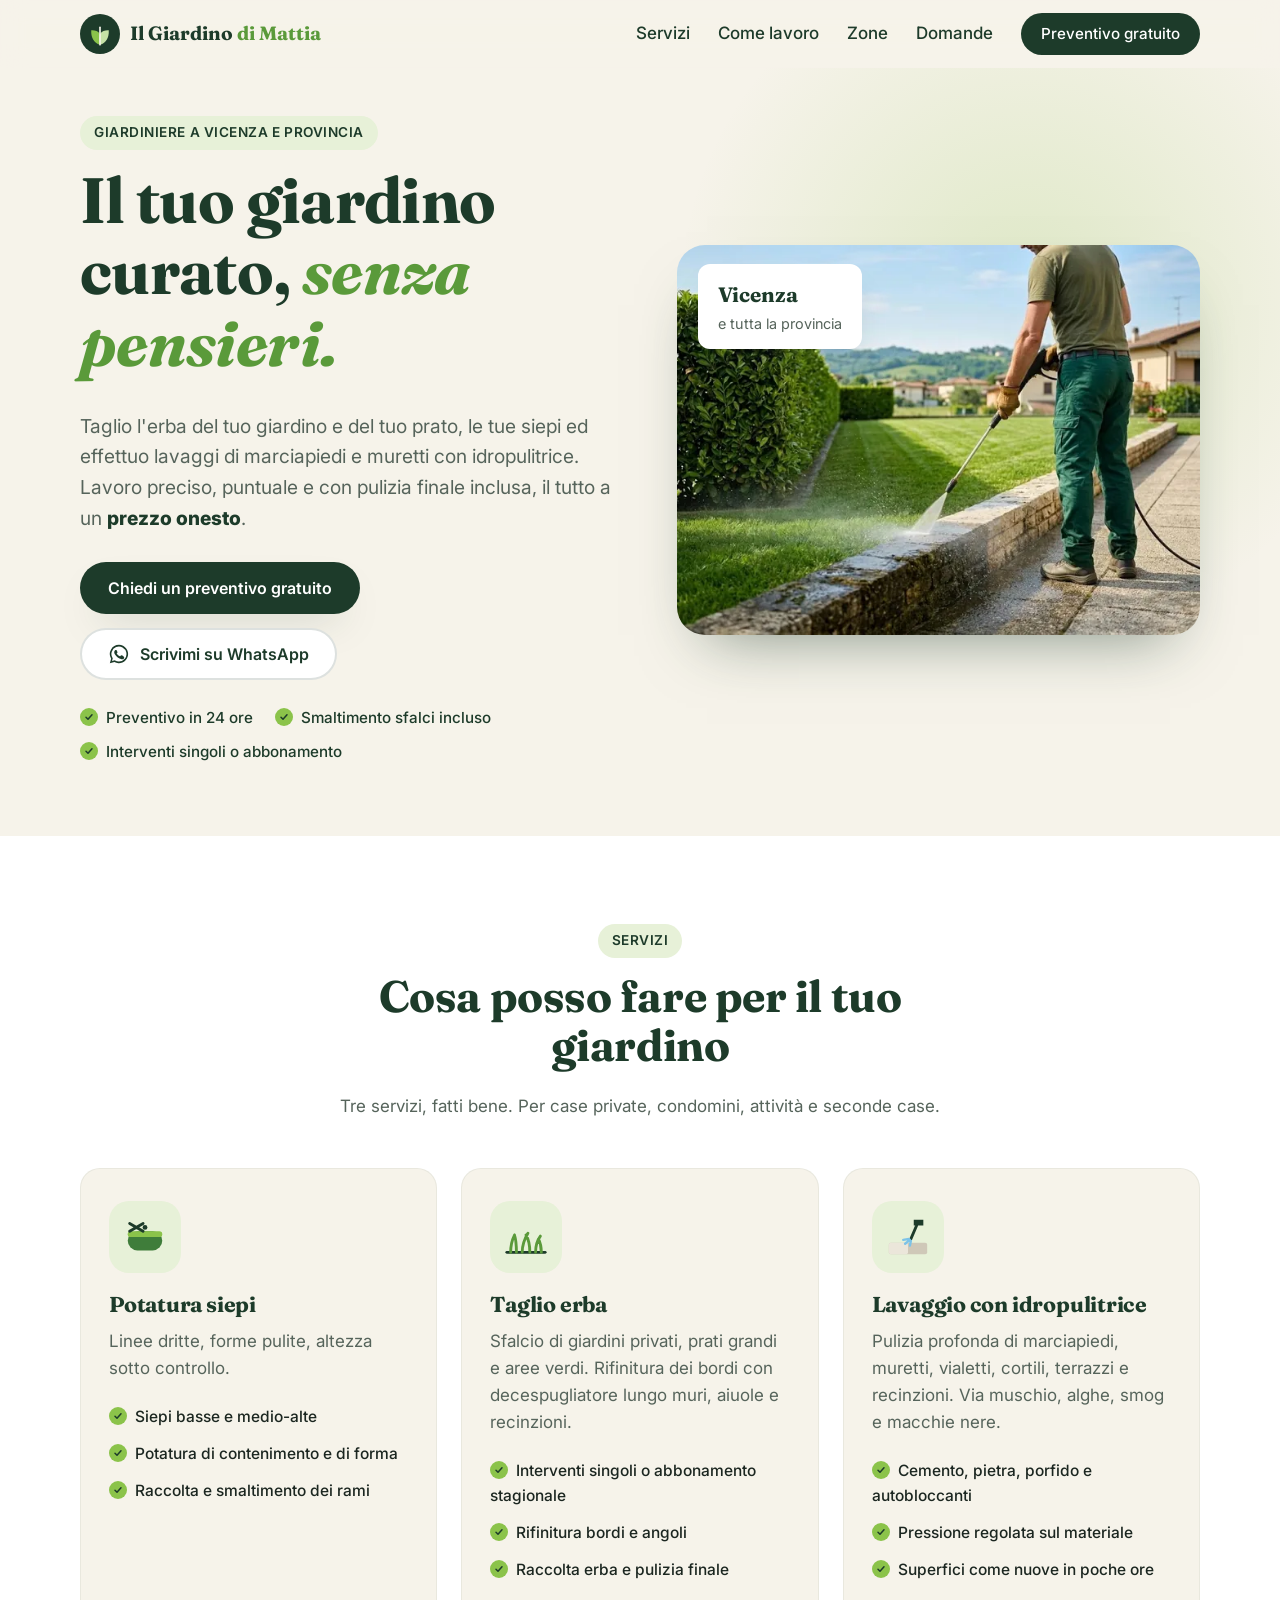
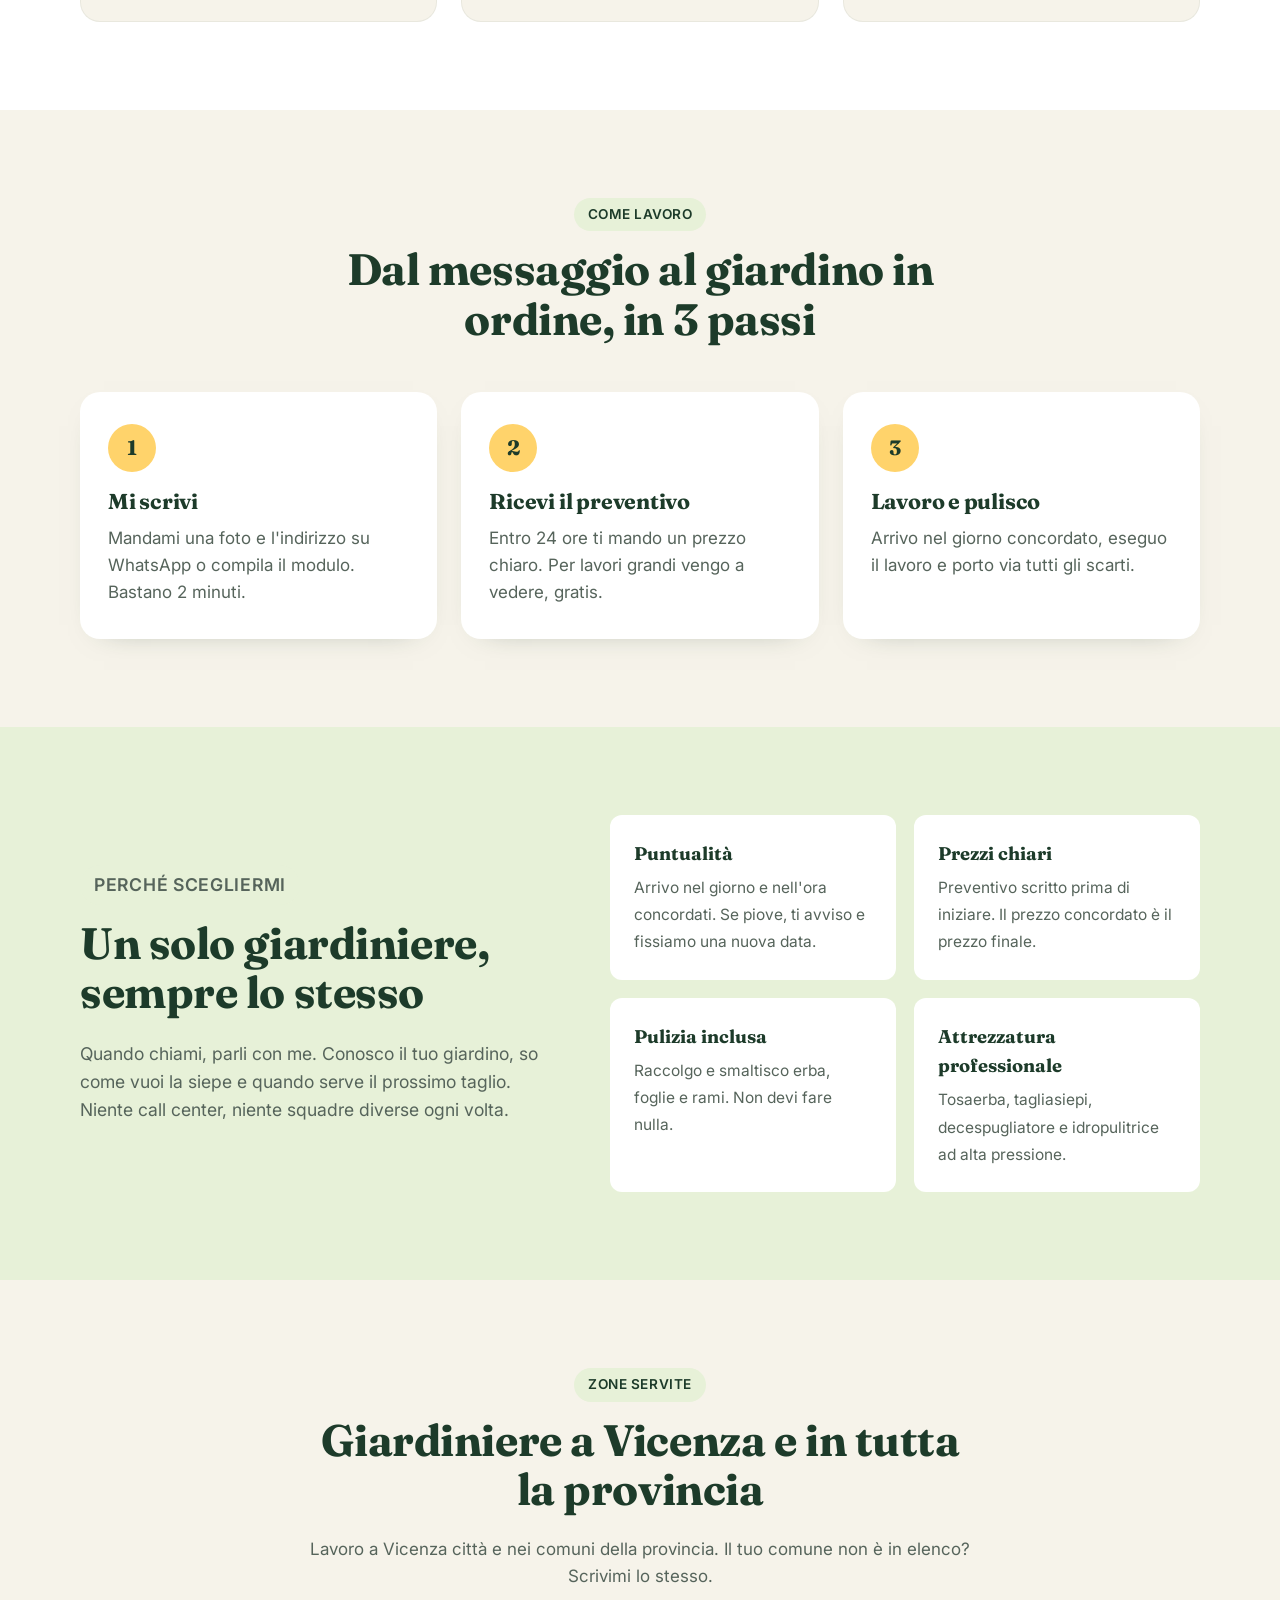
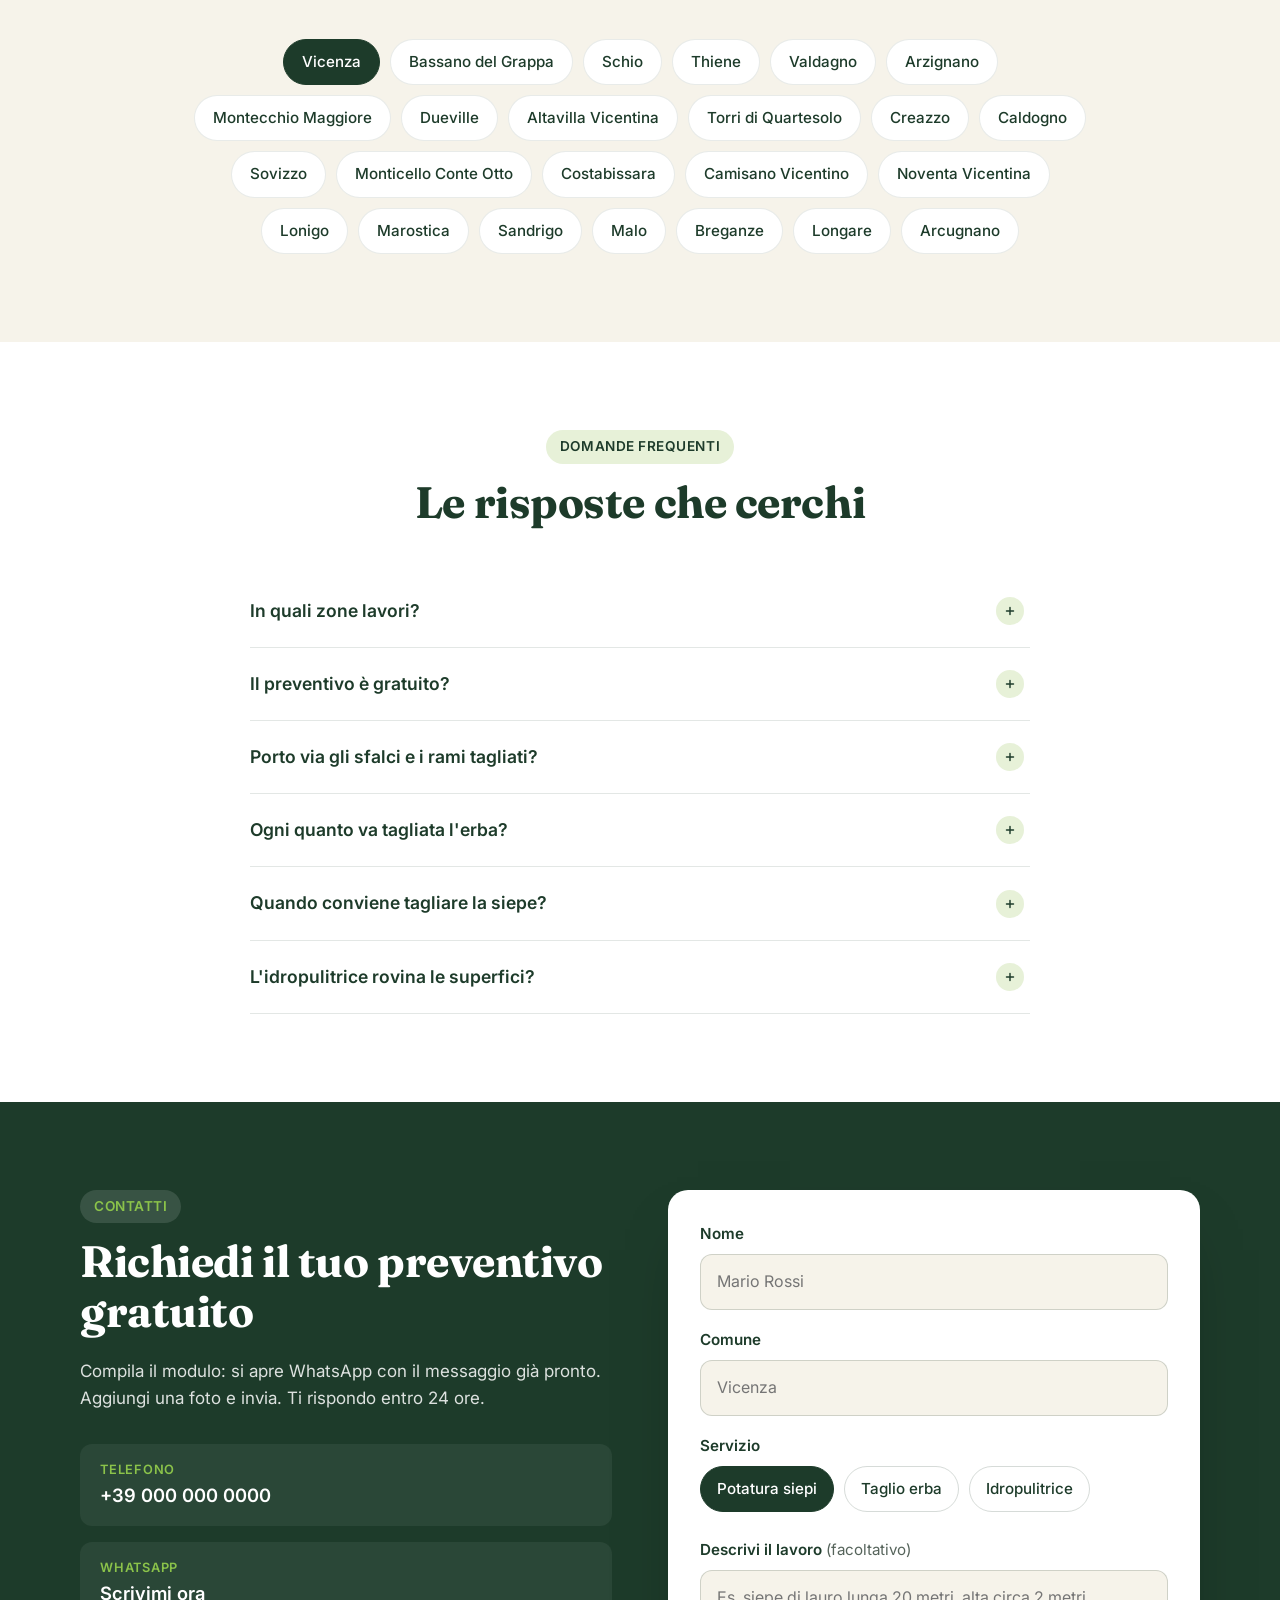
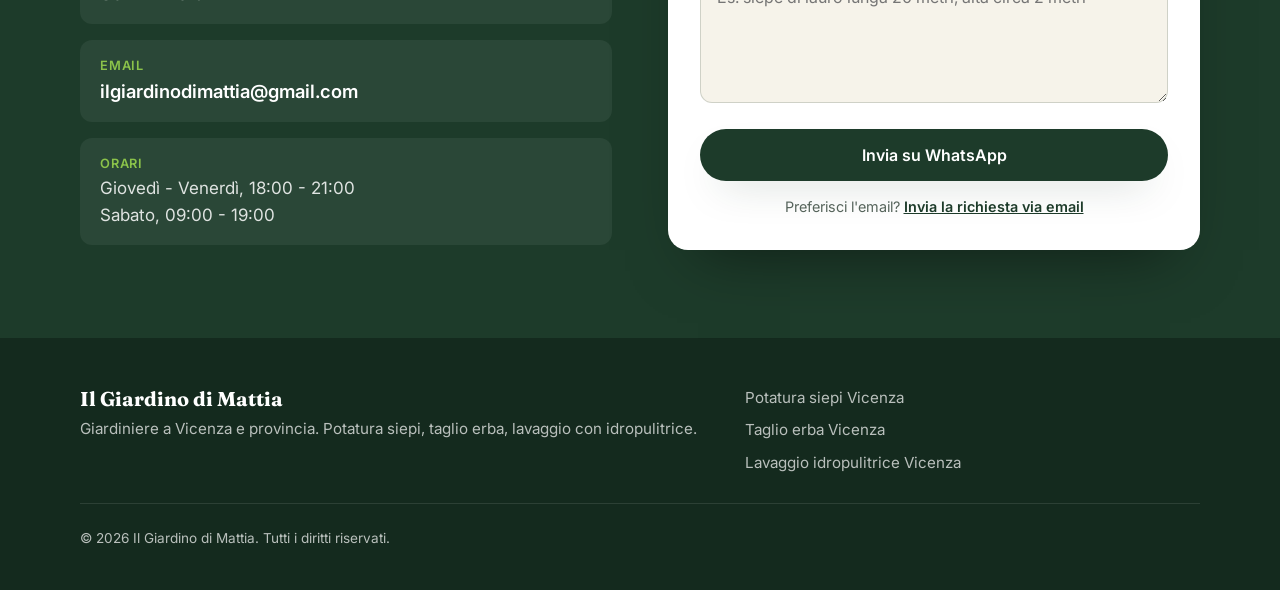
==== commit 5e3a9a0b: "Foto reale nella prima schermata e nuova anteprima social - Sostituisce il disegno SVG con la foto i" ====
--- a/index.html
+++ b/index.html
@@ -17,7 +17,7 @@
   <meta property="og:title" content="Il Giardino di Mattia | Giardiniere a Vicenza e provincia">
   <meta property="og:description" content="Potatura siepi, taglio erba e lavaggio con idropulitrice a Vicenza e provincia. Preventivo gratuito.">
   <meta property="og:url" content="https://mattiabaldinazzo.github.io/ilgiardinodimattia/">
-  <meta property="og:image" content="https://mattiabaldinazzo.github.io/ilgiardinodimattia/assets/og-image.png">
+  <meta property="og:image" content="https://mattiabaldinazzo.github.io/ilgiardinodimattia/assets/og-image.jpg">
   <meta property="og:image:width" content="1200">
   <meta property="og:image:height" content="630">
   <meta name="twitter:card" content="summary_large_image">
@@ -29,6 +29,7 @@
   <link rel="preconnect" href="https://fonts.googleapis.com">
   <link rel="preconnect" href="https://fonts.gstatic.com" crossorigin>
   <link rel="stylesheet" href="https://fonts.googleapis.com/css2?family=Fraunces:opsz,wght@9..144,600;9..144,700&family=Inter:wght@400;500;600;700;800&display=swap">
+  <link rel="preload" as="image" type="image/webp" imagesrcset="assets/hero-640.webp 640w, assets/hero-1024.webp 1024w" imagesizes="(max-width: 960px) 100vw, 560px">
   <link rel="stylesheet" href="styles.css">
 
   <script type="application/ld+json">
@@ -41,7 +42,7 @@
         "name": "Il Giardino di Mattia",
         "description": "Servizi di giardinaggio a Vicenza e provincia: potatura siepi, taglio erba di giardini e prati, lavaggio con idropulitrice di marciapiedi e muretti.",
         "url": "https://mattiabaldinazzo.github.io/ilgiardinodimattia/",
-        "image": "https://mattiabaldinazzo.github.io/ilgiardinodimattia/assets/og-image.png",
+        "image": "https://mattiabaldinazzo.github.io/ilgiardinodimattia/assets/og-image.jpg",
         "logo": "https://mattiabaldinazzo.github.io/ilgiardinodimattia/assets/apple-touch-icon.png",
         "telephone": "+390000000000",
         "email": "ilgiardinodimattia@gmail.com",
@@ -181,38 +182,11 @@
             <li>Interventi singoli o abbonamento</li>
           </ul>
         </div>
-        <div class="hero-art" aria-hidden="true">
-          <svg viewBox="0 0 520 460" class="hero-svg">
-            <defs>
-              <linearGradient id="sky" x1="0" y1="0" x2="0" y2="1"><stop offset="0" stop-color="#fff6dc"/><stop offset="1" stop-color="#e7f1d8"/></linearGradient>
-              <linearGradient id="lawn" x1="0" y1="0" x2="0" y2="1"><stop offset="0" stop-color="#8bc34a"/><stop offset="1" stop-color="#5a9a3a"/></linearGradient>
-              <linearGradient id="hedge" x1="0" y1="0" x2="0" y2="1"><stop offset="0" stop-color="#3f7d3a"/><stop offset="1" stop-color="#24502c"/></linearGradient>
-              <clipPath id="blob"><path d="M60 40C140-10 380-10 460 40s80 260 20 330-330 110-410 40S-20 90 60 40Z"/></clipPath>
-            </defs>
-            <g clip-path="url(#blob)">
-              <rect width="520" height="460" fill="url(#sky)"/>
-              <circle class="sun" cx="400" cy="110" r="46" fill="#ffd36b"/>
-              <path d="M0 250c90-50 170-40 260-10s170 30 260-20v240H0Z" fill="#c5e1a5"/>
-              <rect x="40" y="170" width="300" height="120" rx="58" fill="url(#hedge)"/>
-              <g fill="#2f6b34" opacity=".55">
-                <circle cx="90" cy="200" r="10"/><circle cx="150" cy="190" r="8"/><circle cx="210" cy="205" r="11"/><circle cx="270" cy="192" r="9"/><circle cx="120" cy="240" r="9"/><circle cx="240" cy="245" r="10"/><circle cx="300" cy="230" r="8"/>
-              </g>
-              <path d="M0 300c120-30 260-30 520 0v160H0Z" fill="url(#lawn)"/>
-              <g class="stripes" fill="#ffffff" opacity=".12">
-                <path d="M40 460 120 302h40L100 460Z"/><path d="M180 460 210 300h40l-10 160Z"/><path d="M320 460 300 300h40l40 160Z"/><path d="M460 460 390 302h40l90 158Z"/>
-              </g>
-              <path d="M330 300h150v18H330Z" fill="#d8d2c4"/>
-              <path d="M300 318h210v140H300Z" fill="#cfc8b8"/>
-              <path class="clean" d="M300 318h105v140H300Z" fill="#ebe6da"/>
-              <g stroke="#bdb5a2" stroke-width="2"><path d="M300 360h210M300 405h210M352 318v42M456 318v42M405 360v45M352 405v53M456 405v53"/></g>
-              <g class="drops" fill="#7cc3e8">
-                <circle cx="410" cy="350" r="4"/><circle cx="425" cy="338" r="3"/><circle cx="418" cy="372" r="3.5"/><circle cx="436" cy="356" r="2.5"/>
-              </g>
-              <g class="flower"><circle cx="70" cy="330" r="7" fill="#fff"/><circle cx="70" cy="330" r="3" fill="#ffd36b"/></g>
-              <g class="flower"><circle cx="140" cy="360" r="6" fill="#fff"/><circle cx="140" cy="360" r="2.5" fill="#ffd36b"/></g>
-              <g class="flower"><circle cx="230" cy="345" r="7" fill="#fff"/><circle cx="230" cy="345" r="3" fill="#ffd36b"/></g>
-            </g>
-          </svg>
+        <div class="hero-art">
+          <picture>
+            <source type="image/webp" srcset="assets/hero-640.webp 640w, assets/hero-1024.webp 1024w" sizes="(max-width: 960px) 100vw, 560px">
+            <img class="hero-img" src="assets/hero-1024.jpg" width="1024" height="765" fetchpriority="high" decoding="async" alt="Giardiniere al lavoro a Vicenza: lavaggio con idropulitrice di un muretto in pietra accanto a un prato appena tagliato e a una siepe potata">
+          </picture>
           <div class="hero-badge">
             <strong>Vicenza</strong>
             <span>e tutta la provincia</span>
--- a/styles.css
+++ b/styles.css
@@ -272,26 +272,19 @@
 }
 
 .hero-art { position: relative; }
-.hero-svg {
+.hero-img {
   width: 100%;
   height: auto;
-  filter: drop-shadow(0 30px 40px rgba(29, 59, 42, .22));
-}
-.sun { animation: float 6s ease-in-out infinite; }
-.drops circle { animation: spray 1.4s ease-in-out infinite; }
-.drops circle:nth-child(2) { animation-delay: .2s; }
-.drops circle:nth-child(3) { animation-delay: .45s; }
-.drops circle:nth-child(4) { animation-delay: .7s; }
-.flower { animation: sway 4s ease-in-out infinite; transform-box: fill-box; transform-origin: bottom; }
-
-@keyframes float { 50% { transform: translateY(-10px); } }
-@keyframes spray { 0%, 100% { opacity: 0; transform: translate(0, 0); } 50% { opacity: 1; transform: translate(-6px, 6px); } }
-@keyframes sway { 50% { transform: rotate(8deg); } }
+  aspect-ratio: 1024 / 765;
+  object-fit: cover;
+  border-radius: 28px;
+  box-shadow: 0 30px 60px -30px rgba(29, 59, 42, .55);
+}
 
 .hero-badge {
   position: absolute;
   left: 4%;
-  bottom: 6%;
+  top: 5%;
   display: flex;
   flex-direction: column;
   padding: 14px 20px;
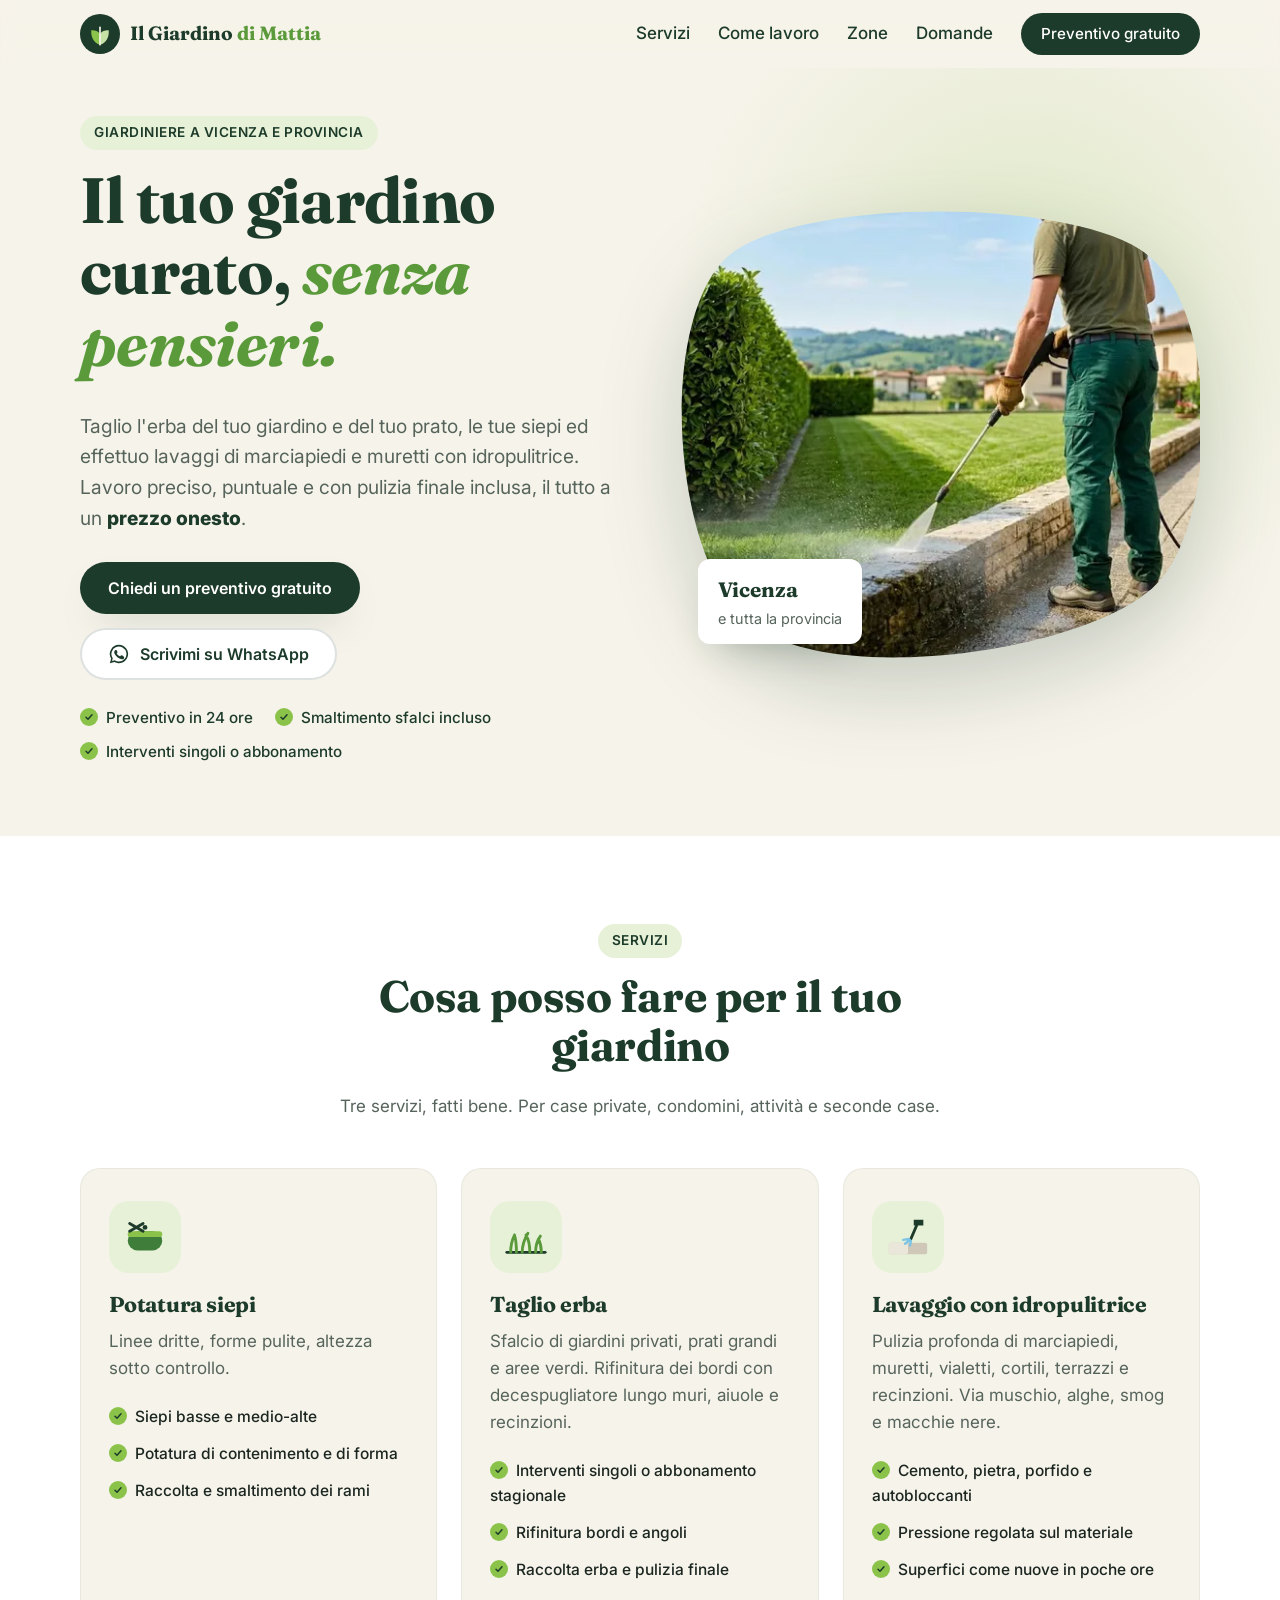
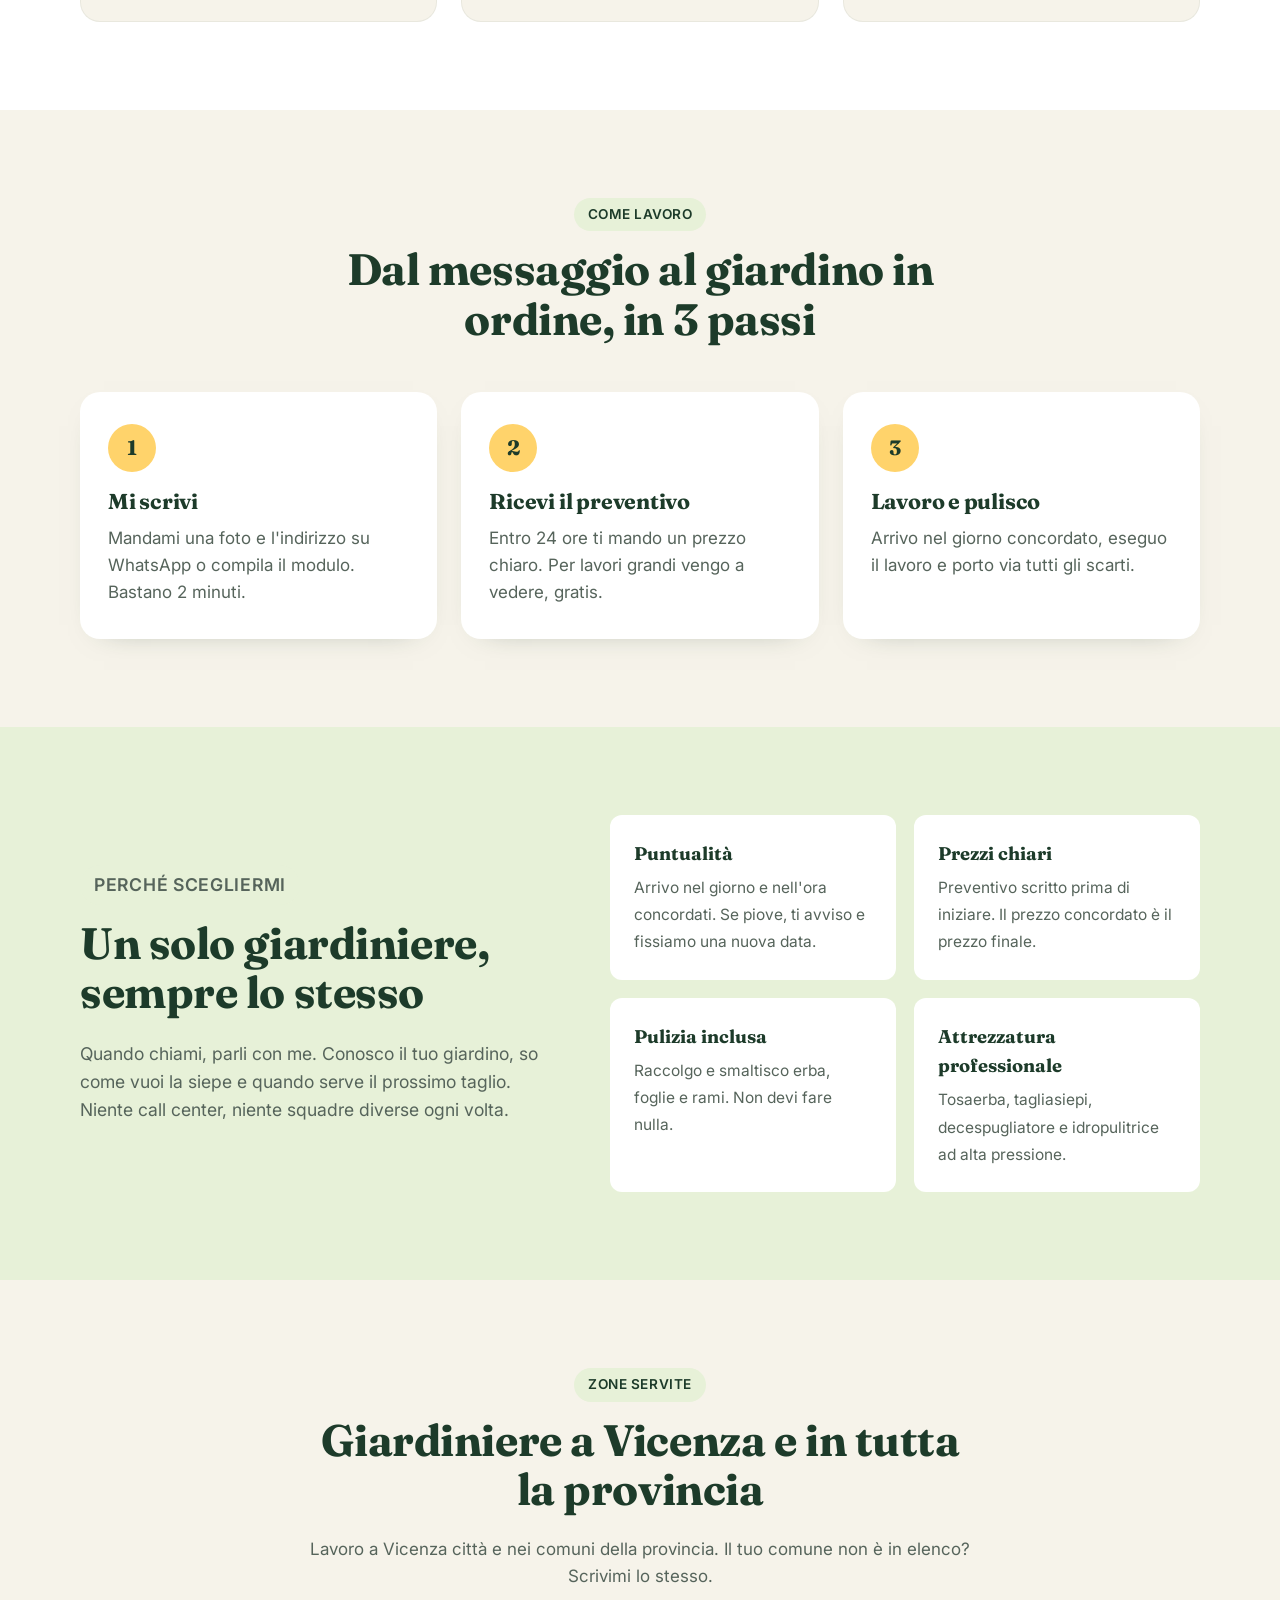
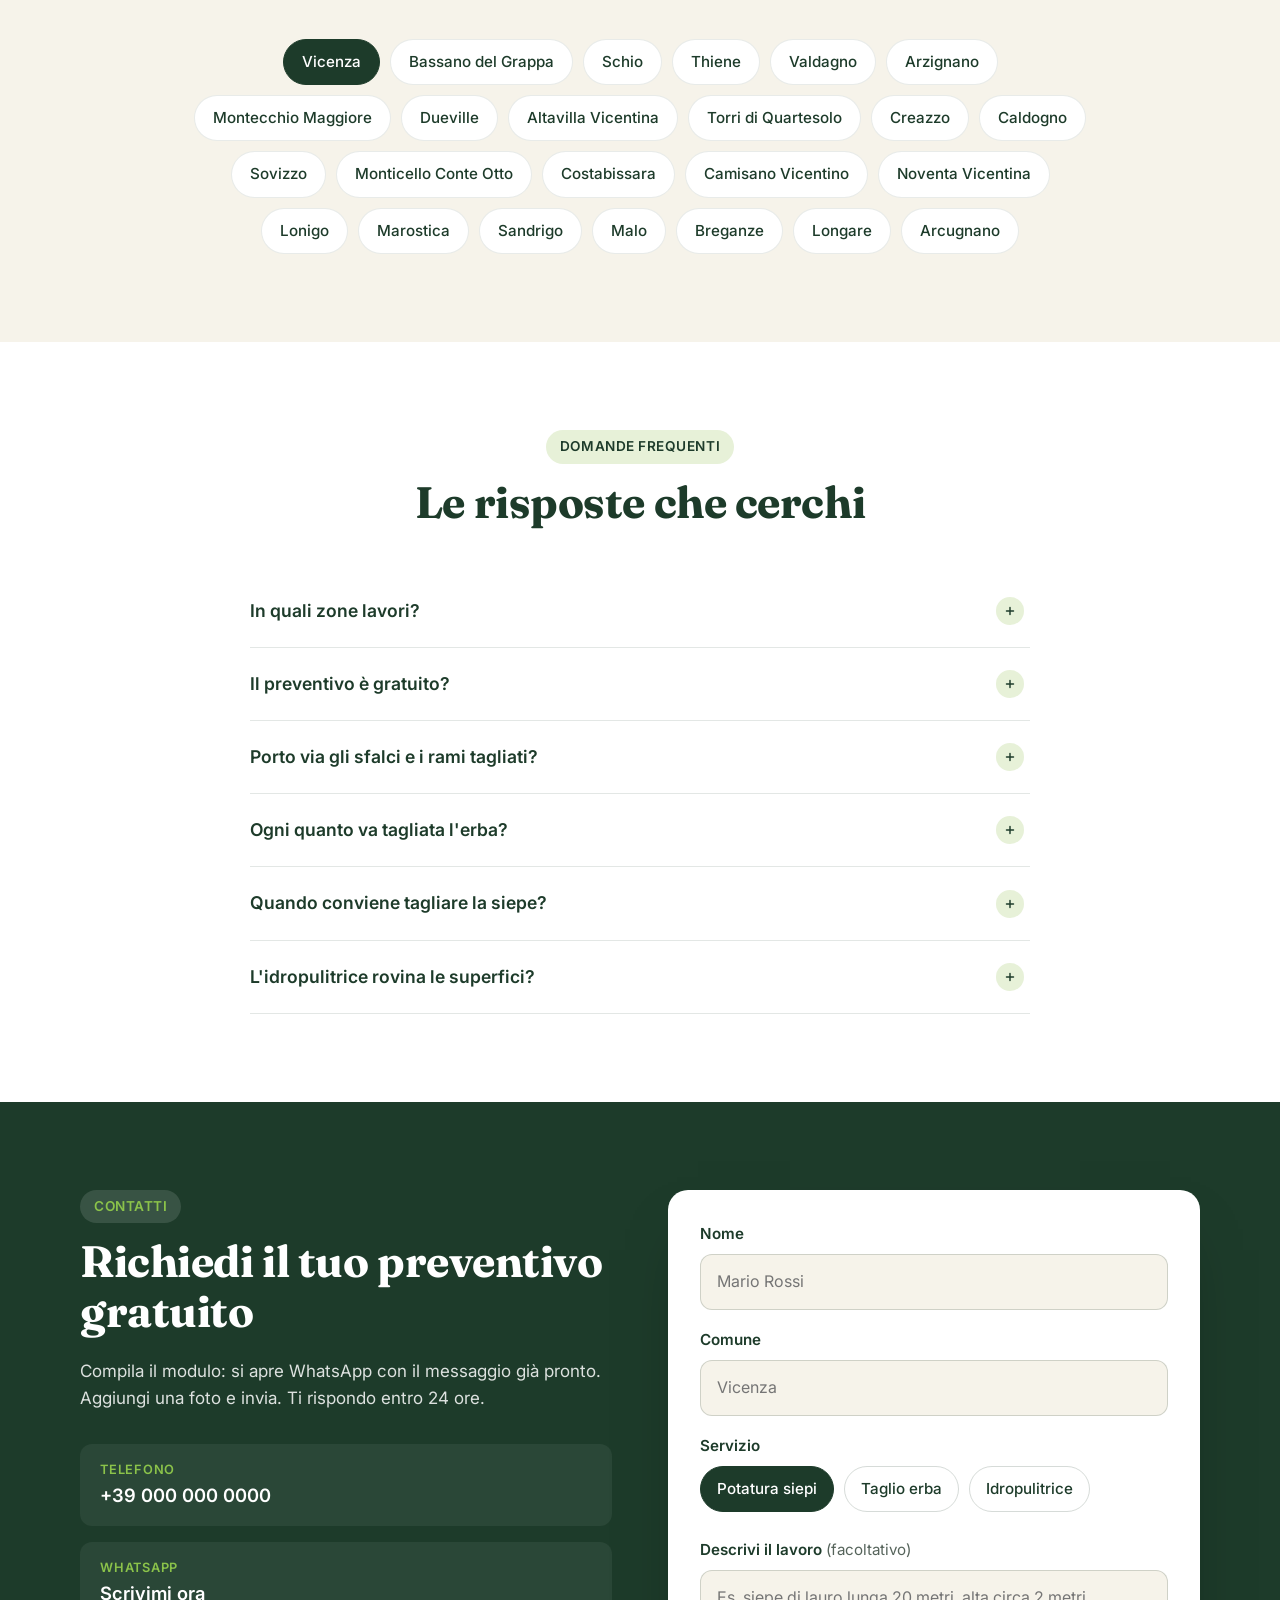
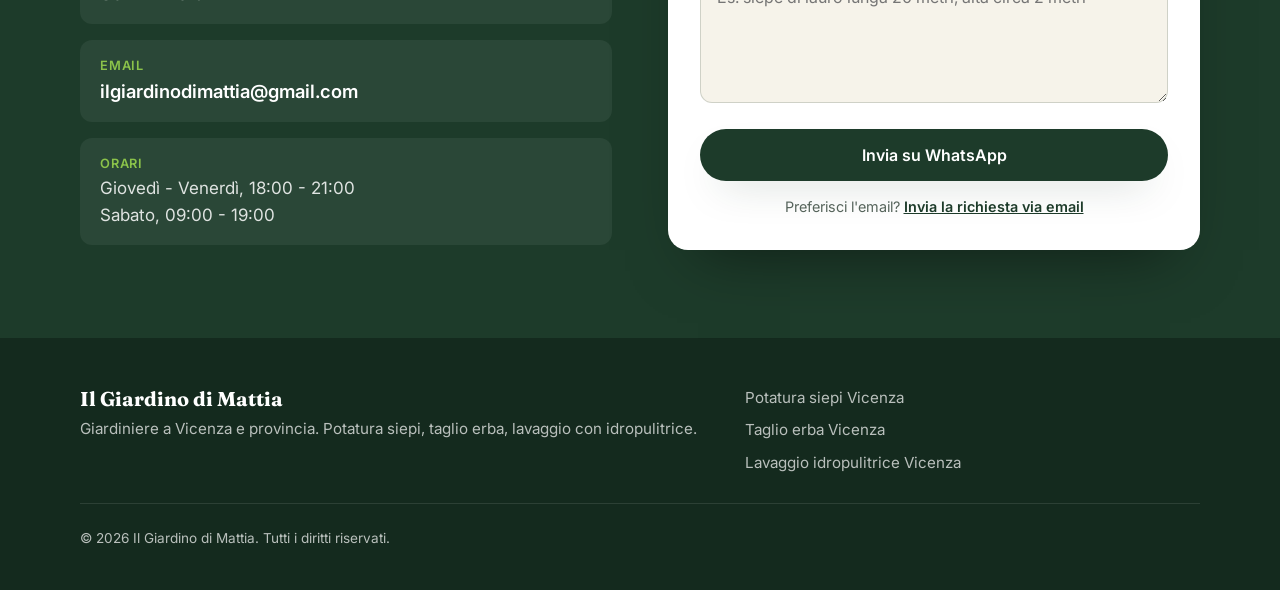
==== commit a2414ab4: "Foto nella forma organica originale e versione sui file CSS e JS - La foto usa la stessa sagoma arro" ====
--- a/index.html
+++ b/index.html
@@ -30,7 +30,7 @@
   <link rel="preconnect" href="https://fonts.gstatic.com" crossorigin>
   <link rel="stylesheet" href="https://fonts.googleapis.com/css2?family=Fraunces:opsz,wght@9..144,600;9..144,700&family=Inter:wght@400;500;600;700;800&display=swap">
   <link rel="preload" as="image" type="image/webp" imagesrcset="assets/hero-640.webp 640w, assets/hero-1024.webp 1024w" imagesizes="(max-width: 960px) 100vw, 560px">
-  <link rel="stylesheet" href="styles.css">
+  <link rel="stylesheet" href="styles.css?v=4">
 
   <script type="application/ld+json">
   {
@@ -443,6 +443,6 @@
     </a>
   </div>
 
-  <script src="script.js" defer></script>
+  <script src="script.js?v=4" defer></script>
 </body>
 </html>
--- a/styles.css
+++ b/styles.css
@@ -272,19 +272,24 @@
 }
 
 .hero-art { position: relative; }
+.hero-art picture {
+  display: block;
+  filter: drop-shadow(0 30px 40px rgba(29, 59, 42, .22));
+}
 .hero-img {
   width: 100%;
   height: auto;
-  aspect-ratio: 1024 / 765;
+  aspect-ratio: 520 / 460;
   object-fit: cover;
-  border-radius: 28px;
-  box-shadow: 0 30px 60px -30px rgba(29, 59, 42, .55);
+  object-position: 62% center;
+  -webkit-mask: url("data:image/svg+xml,%3Csvg xmlns='http://www.w3.org/2000/svg' viewBox='0 0 520 460' preserveAspectRatio='none'%3E%3Cpath d='M60 40C140-10 380-10 460 40s80 260 20 330-330 110-410 40S-20 90 60 40Z'/%3E%3C/svg%3E") center / 100% 100% no-repeat;
+  mask: url("data:image/svg+xml,%3Csvg xmlns='http://www.w3.org/2000/svg' viewBox='0 0 520 460' preserveAspectRatio='none'%3E%3Cpath d='M60 40C140-10 380-10 460 40s80 260 20 330-330 110-410 40S-20 90 60 40Z'/%3E%3C/svg%3E") center / 100% 100% no-repeat;
 }
 
 .hero-badge {
   position: absolute;
   left: 4%;
-  top: 5%;
+  bottom: 6%;
   display: flex;
   flex-direction: column;
   padding: 14px 20px;
@@ -682,6 +687,9 @@
   .hero-inner { gap: 32px; }
   .lead { font-size: 1.1rem; }
   .hero-actions .btn { width: 100%; }
+  .hero-badge { top: 6%; bottom: auto; padding: 10px 14px; }
+  .hero-badge strong { font-size: 1.1rem; }
+  .hero-badge span { font-size: .8rem; }
 
   .nav-toggle {
     position: relative;
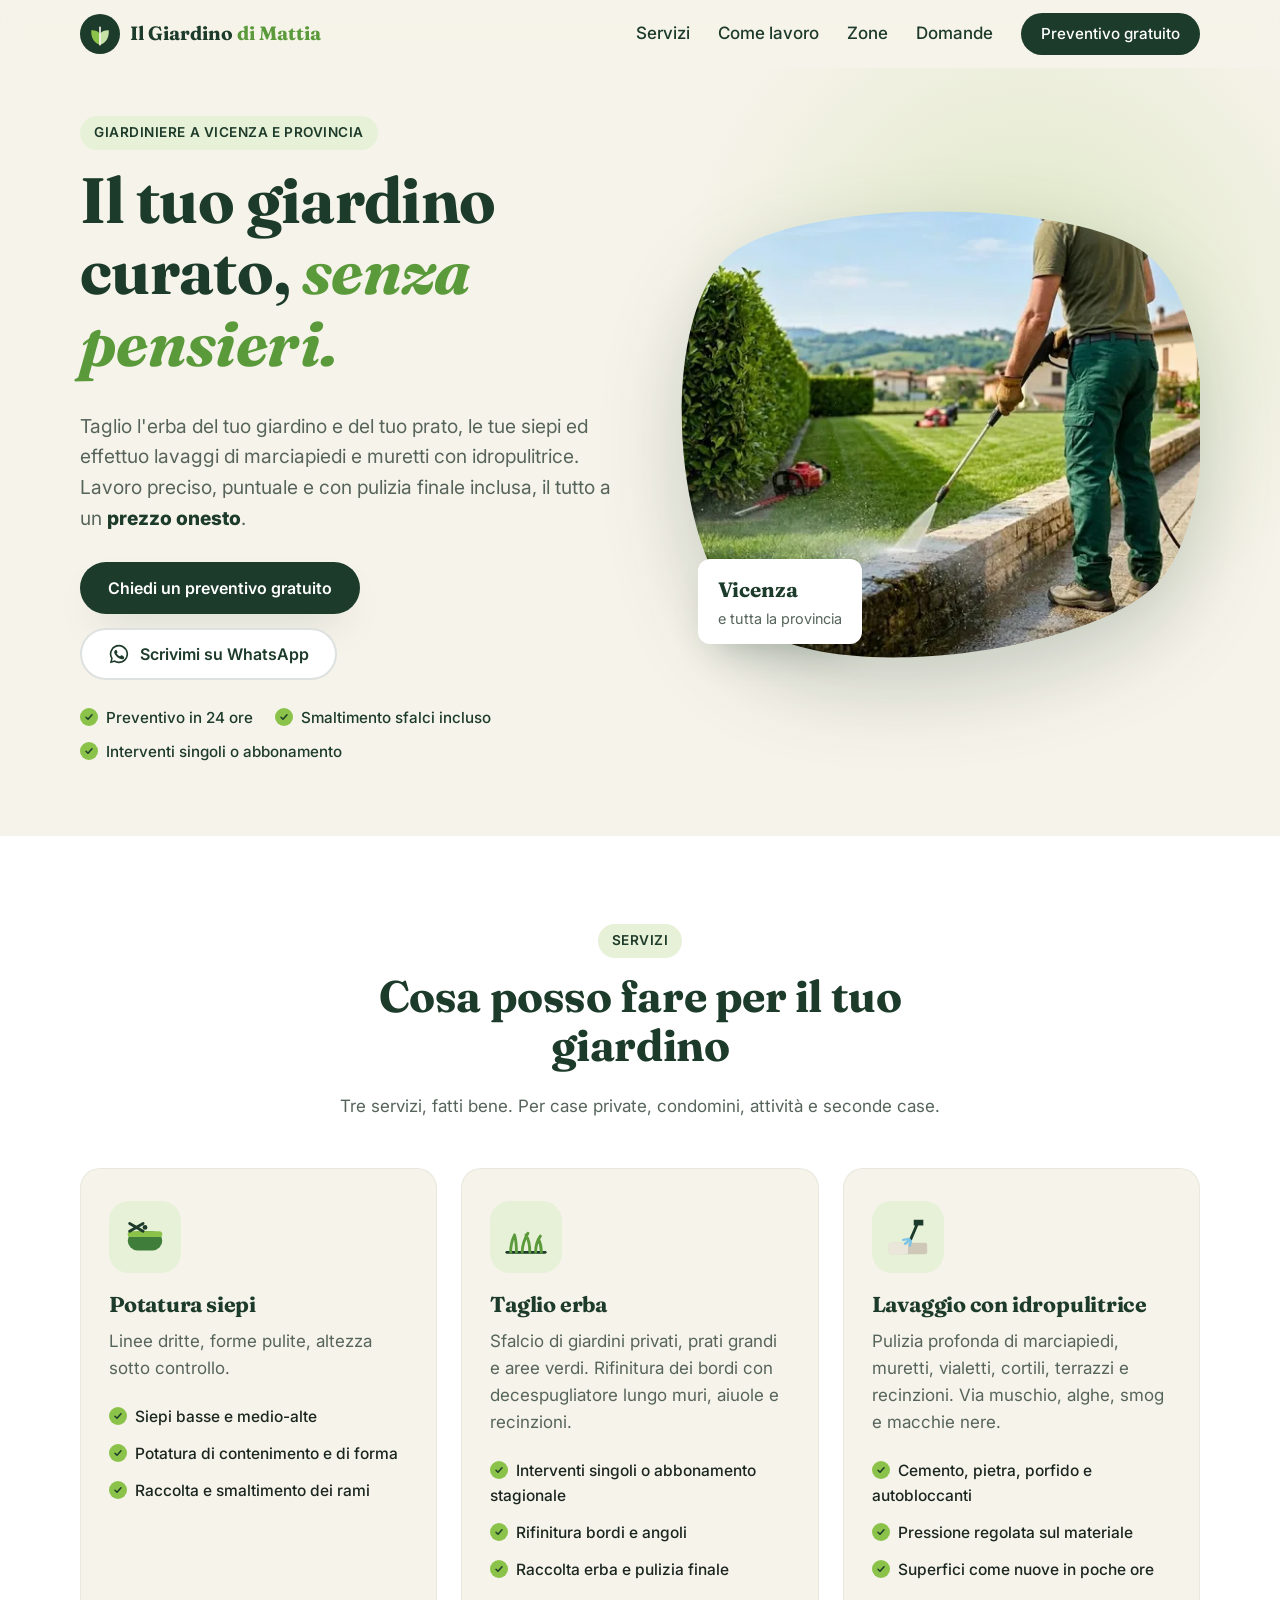
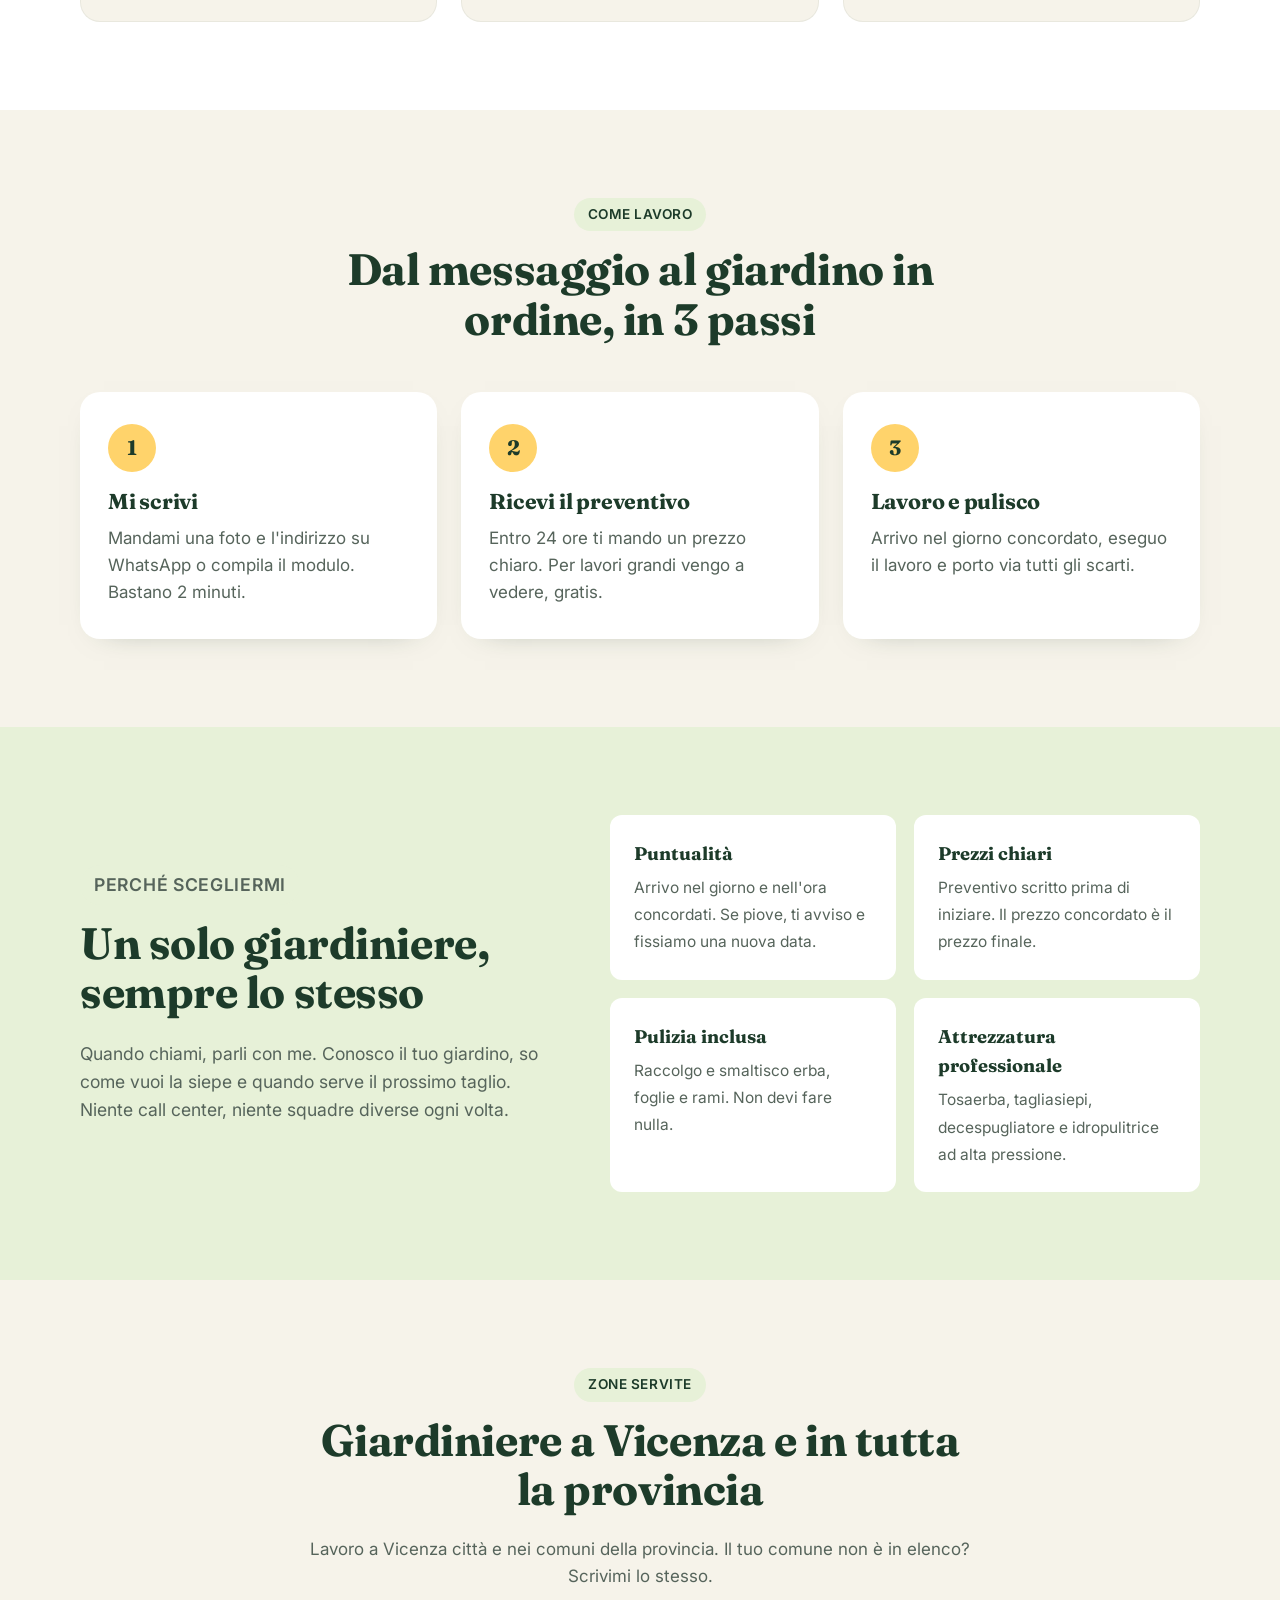
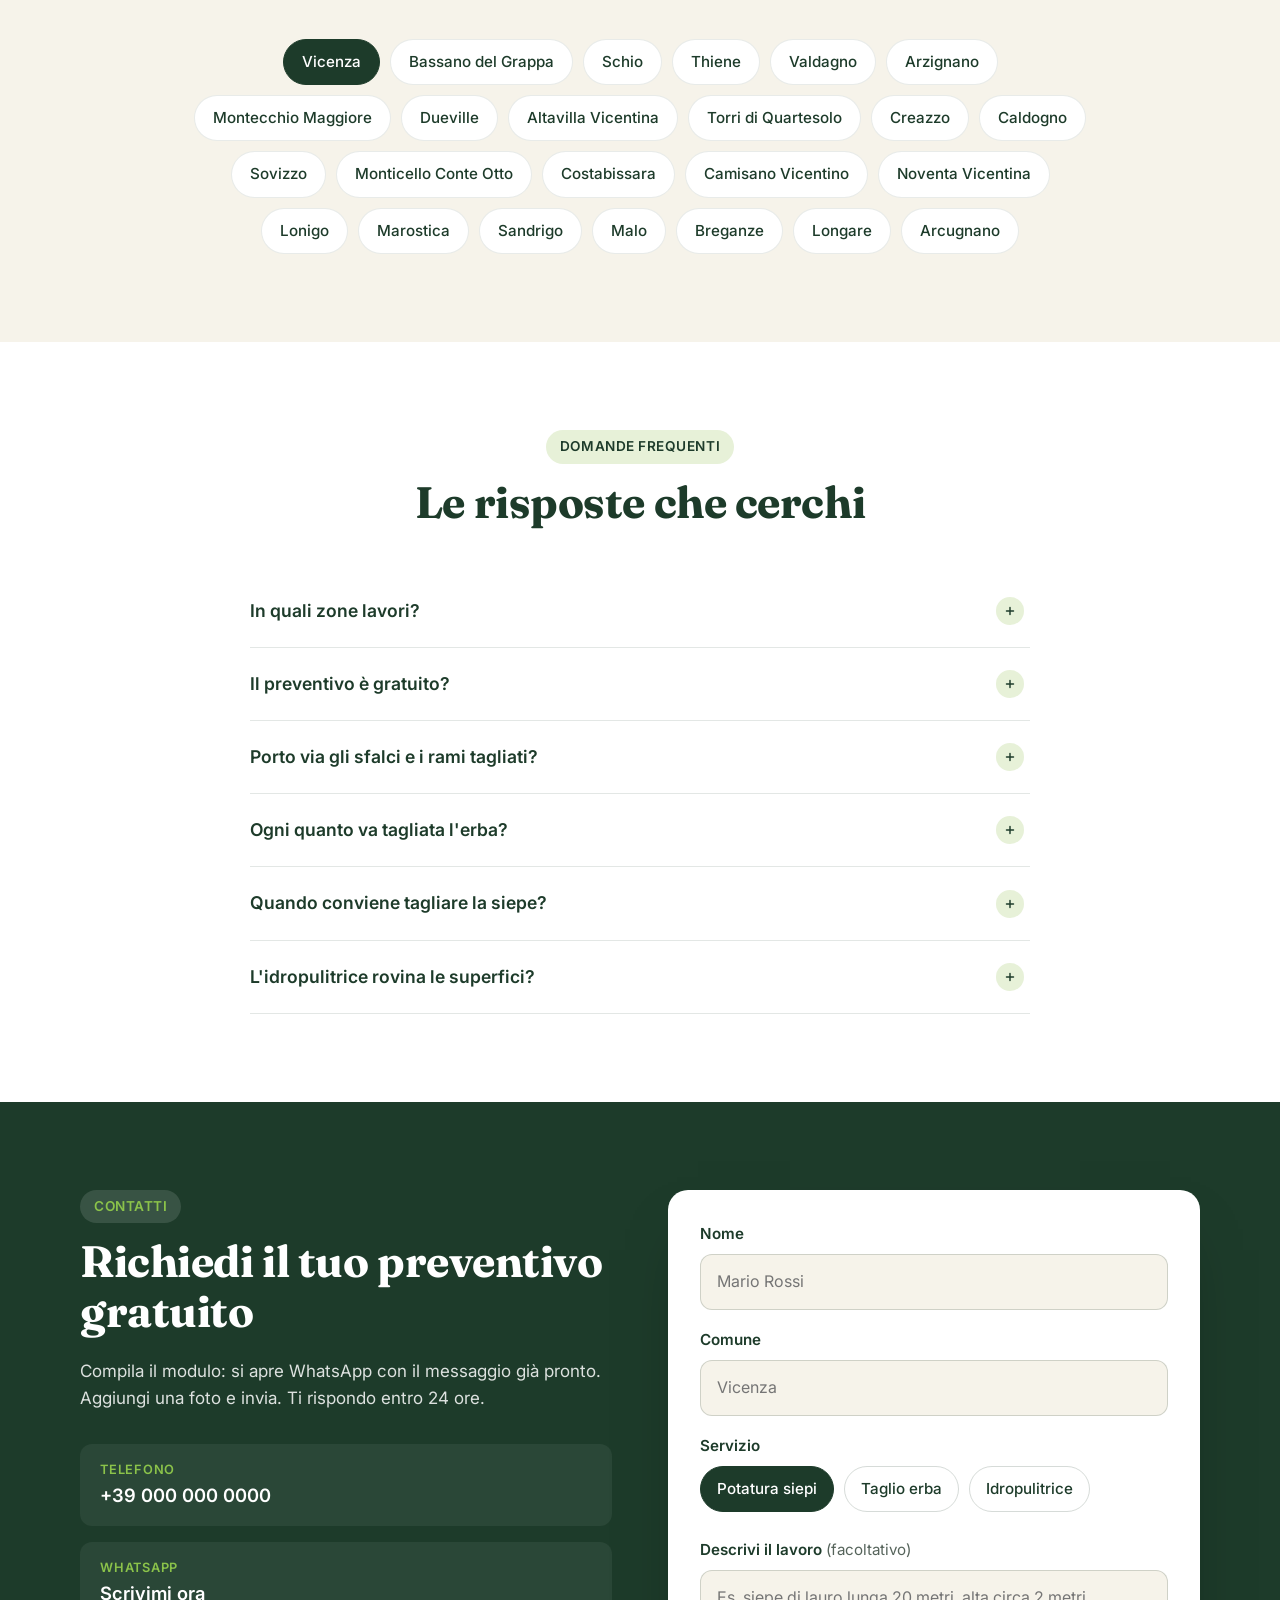
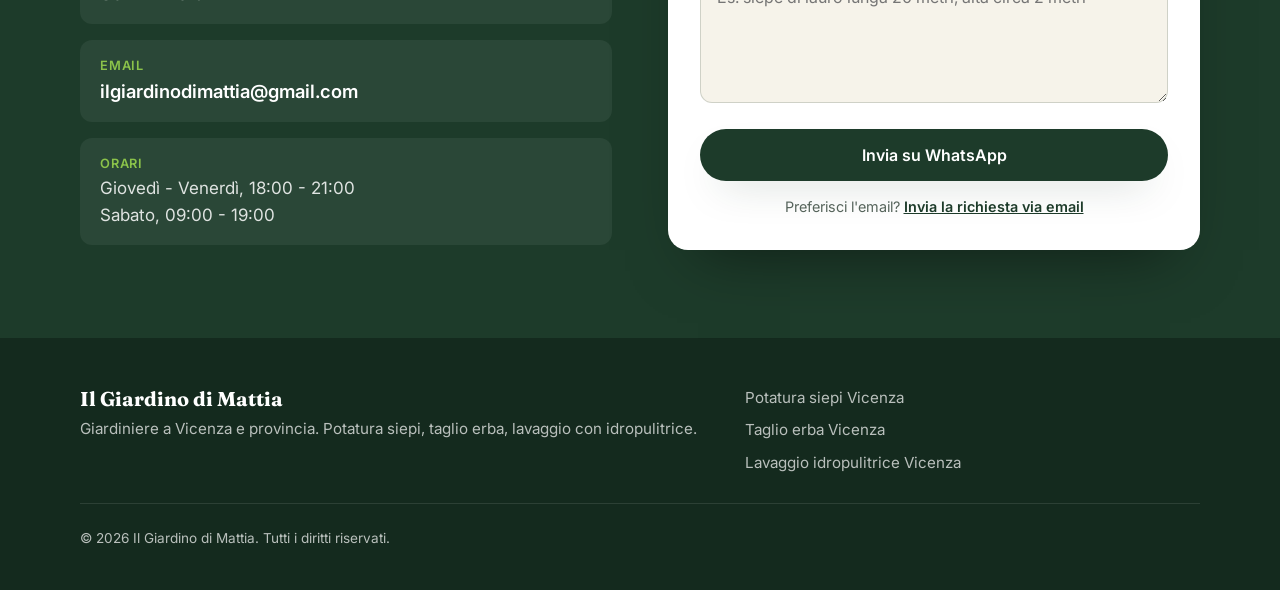
==== commit 96f731c7: "Nuova foto della prima schermata con tagliasiepi e tosaerba Co-Authored-By: Claude Opus 5.5 <noreply" ====
--- a/index.html
+++ b/index.html
@@ -17,7 +17,7 @@
   <meta property="og:title" content="Il Giardino di Mattia | Giardiniere a Vicenza e provincia">
   <meta property="og:description" content="Potatura siepi, taglio erba e lavaggio con idropulitrice a Vicenza e provincia. Preventivo gratuito.">
   <meta property="og:url" content="https://mattiabaldinazzo.github.io/ilgiardinodimattia/">
-  <meta property="og:image" content="https://mattiabaldinazzo.github.io/ilgiardinodimattia/assets/og-image.jpg">
+  <meta property="og:image" content="https://mattiabaldinazzo.github.io/ilgiardinodimattia/assets/og-image.jpg?v=5">
   <meta property="og:image:width" content="1200">
   <meta property="og:image:height" content="630">
   <meta name="twitter:card" content="summary_large_image">
@@ -29,8 +29,8 @@
   <link rel="preconnect" href="https://fonts.googleapis.com">
   <link rel="preconnect" href="https://fonts.gstatic.com" crossorigin>
   <link rel="stylesheet" href="https://fonts.googleapis.com/css2?family=Fraunces:opsz,wght@9..144,600;9..144,700&family=Inter:wght@400;500;600;700;800&display=swap">
-  <link rel="preload" as="image" type="image/webp" imagesrcset="assets/hero-640.webp 640w, assets/hero-1024.webp 1024w" imagesizes="(max-width: 960px) 100vw, 560px">
-  <link rel="stylesheet" href="styles.css?v=4">
+  <link rel="preload" as="image" type="image/webp" imagesrcset="assets/hero-640.webp?v=5 640w, assets/hero-1024.webp?v=5 1024w" imagesizes="(max-width: 960px) 100vw, 560px">
+  <link rel="stylesheet" href="styles.css?v=5">
 
   <script type="application/ld+json">
   {
@@ -42,7 +42,7 @@
         "name": "Il Giardino di Mattia",
         "description": "Servizi di giardinaggio a Vicenza e provincia: potatura siepi, taglio erba di giardini e prati, lavaggio con idropulitrice di marciapiedi e muretti.",
         "url": "https://mattiabaldinazzo.github.io/ilgiardinodimattia/",
-        "image": "https://mattiabaldinazzo.github.io/ilgiardinodimattia/assets/og-image.jpg",
+        "image": "https://mattiabaldinazzo.github.io/ilgiardinodimattia/assets/og-image.jpg?v=5",
         "logo": "https://mattiabaldinazzo.github.io/ilgiardinodimattia/assets/apple-touch-icon.png",
         "telephone": "+390000000000",
         "email": "ilgiardinodimattia@gmail.com",
@@ -184,8 +184,8 @@
         </div>
         <div class="hero-art">
           <picture>
-            <source type="image/webp" srcset="assets/hero-640.webp 640w, assets/hero-1024.webp 1024w" sizes="(max-width: 960px) 100vw, 560px">
-            <img class="hero-img" src="assets/hero-1024.jpg" width="1024" height="765" fetchpriority="high" decoding="async" alt="Giardiniere al lavoro a Vicenza: lavaggio con idropulitrice di un muretto in pietra accanto a un prato appena tagliato e a una siepe potata">
+            <source type="image/webp" srcset="assets/hero-640.webp?v=5 640w, assets/hero-1024.webp?v=5 1024w" sizes="(max-width: 960px) 100vw, 560px">
+            <img class="hero-img" src="assets/hero-1024.jpg?v=5" width="1024" height="765" fetchpriority="high" decoding="async" alt="Giardiniere al lavoro a Vicenza: lavaggio con idropulitrice di un muretto in pietra accanto a un prato appena tagliato e a una siepe potata">
           </picture>
           <div class="hero-badge">
             <strong>Vicenza</strong>
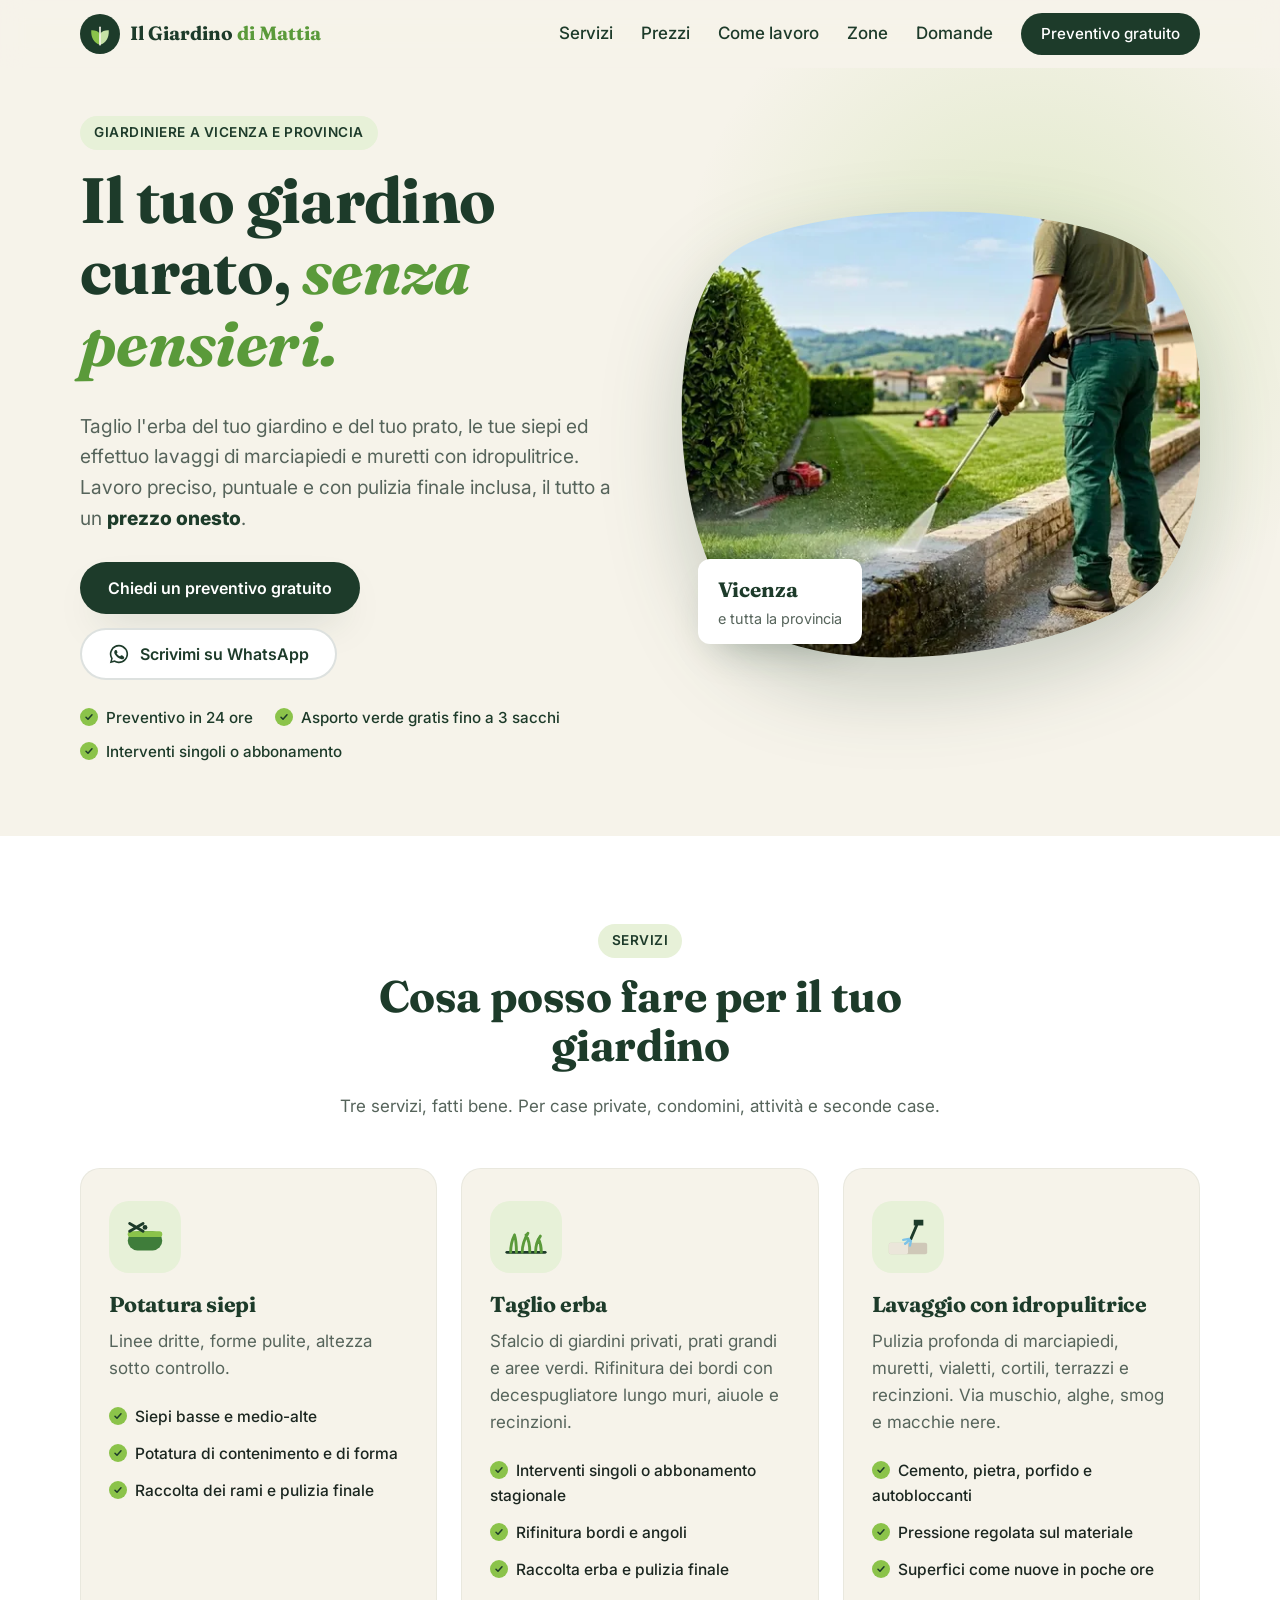
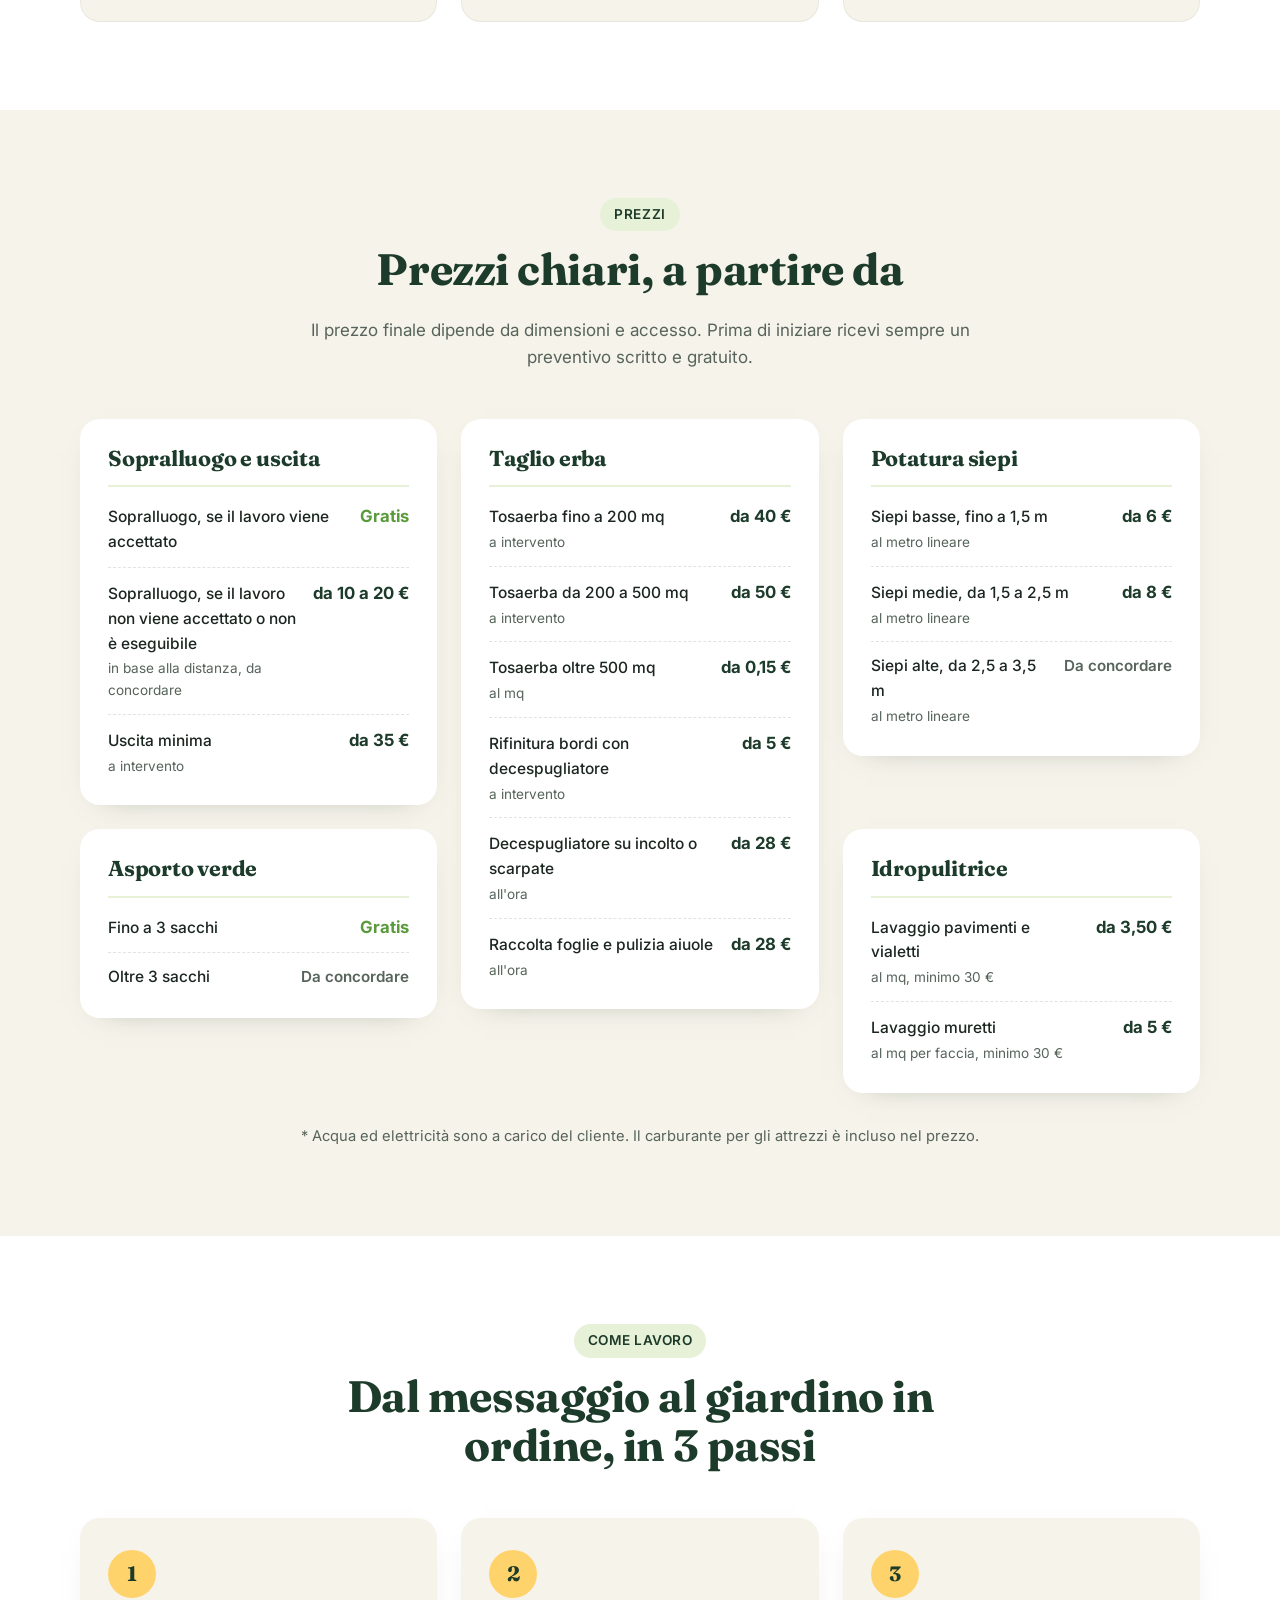
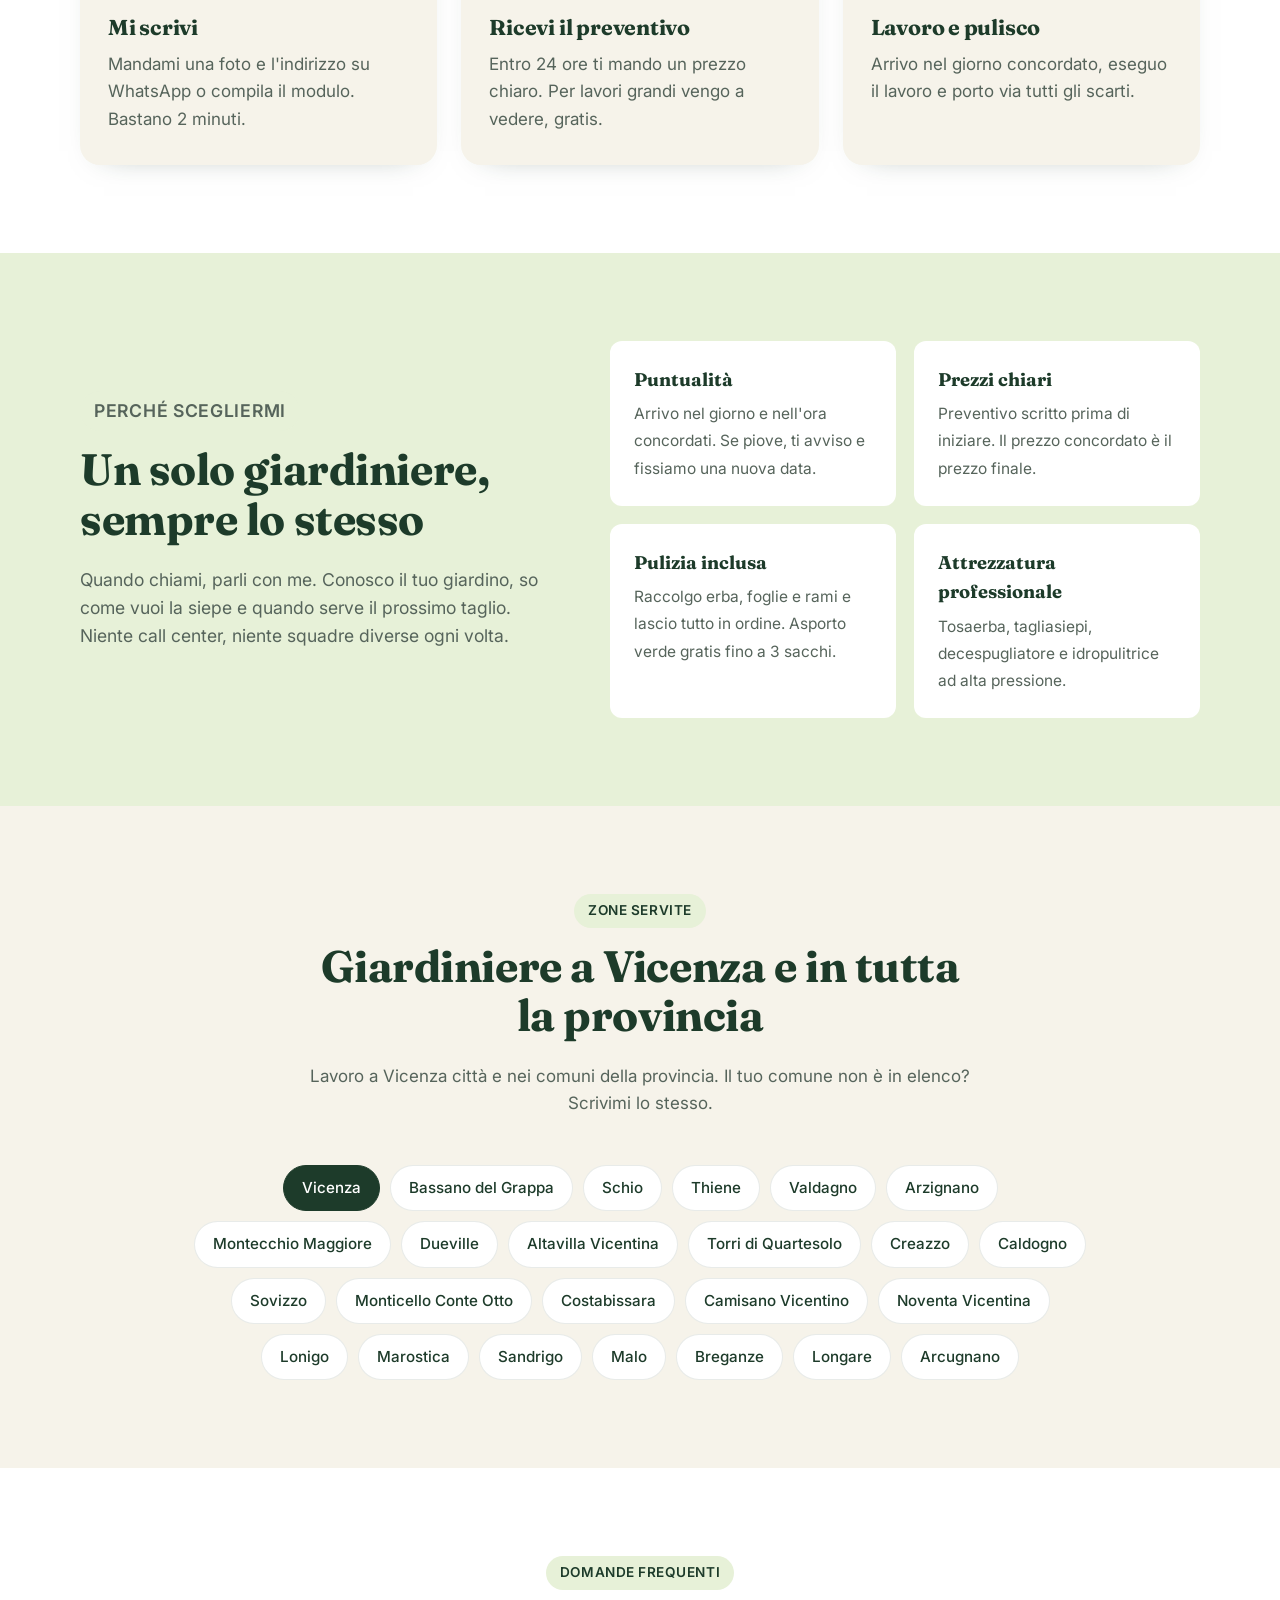
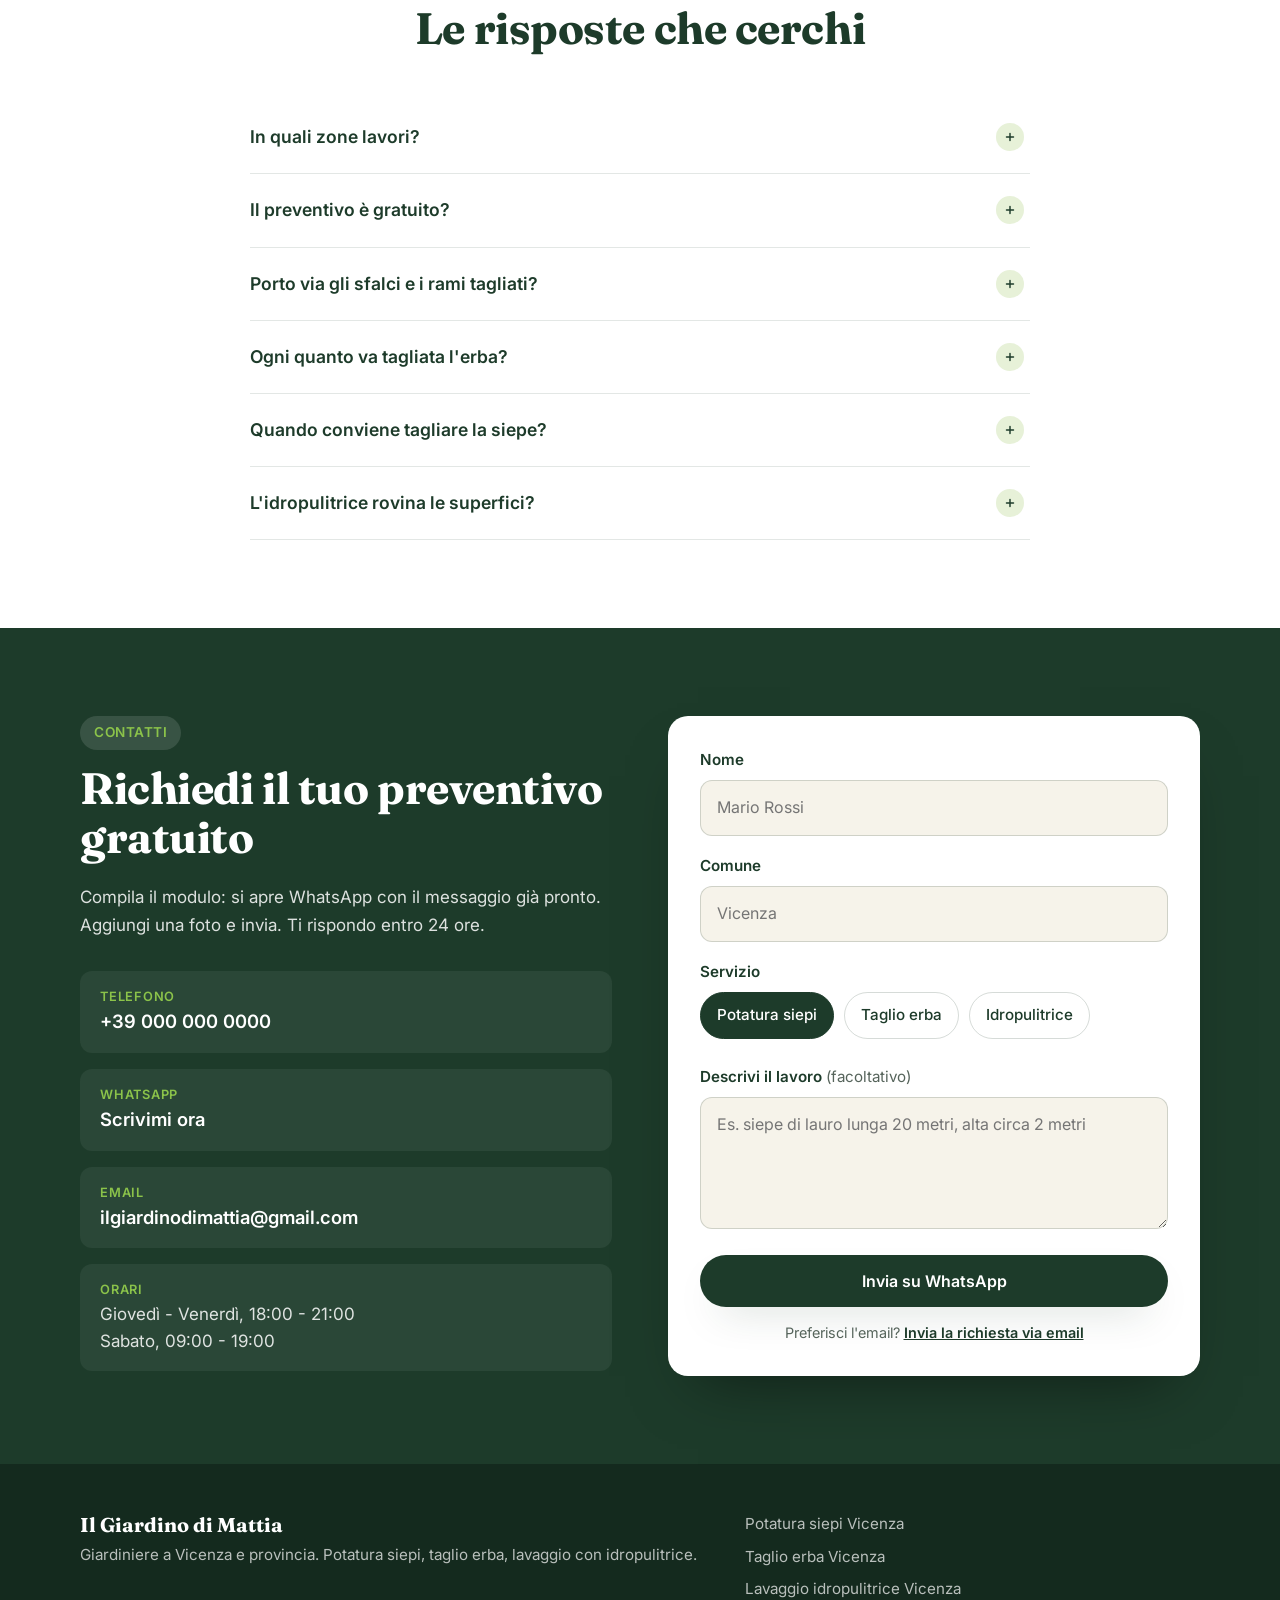
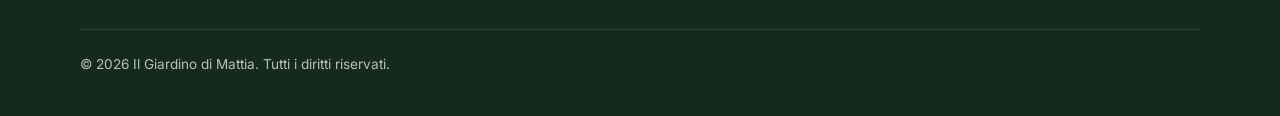
==== commit 6e7c3f81: "Aggiunge la sezione prezzi a partire da - Cinque gruppi: sopralluogo e uscita, taglio erba, potatura" ====
--- a/index.html
+++ b/index.html
@@ -30,7 +30,7 @@
   <link rel="preconnect" href="https://fonts.gstatic.com" crossorigin>
   <link rel="stylesheet" href="https://fonts.googleapis.com/css2?family=Fraunces:opsz,wght@9..144,600;9..144,700&family=Inter:wght@400;500;600;700;800&display=swap">
   <link rel="preload" as="image" type="image/webp" imagesrcset="assets/hero-640.webp?v=5 640w, assets/hero-1024.webp?v=5 1024w" imagesizes="(max-width: 960px) 100vw, 560px">
-  <link rel="stylesheet" href="styles.css?v=5">
+  <link rel="stylesheet" href="styles.css?v=6">
 
   <script type="application/ld+json">
   {
@@ -114,7 +114,7 @@
           {
             "@type": "Question",
             "name": "Porto via gli sfalci e i rami tagliati?",
-            "acceptedAnswer": { "@type": "Answer", "text": "Sì. Raccolgo erba, foglie e rami e li smaltisco. Lascio il giardino pulito e in ordine." }
+            "acceptedAnswer": { "@type": "Answer", "text": "Sì. Raccolgo erba, foglie e rami e lascio il giardino pulito e in ordine. L'asporto del verde è gratuito fino a 3 sacchi; oltre, il costo si concorda prima di iniziare." }
           },
           {
             "@type": "Question",
@@ -153,6 +153,7 @@
         </button>
         <ul class="nav-menu" id="nav-menu">
           <li><a href="#servizi">Servizi</a></li>
+          <li><a href="#prezzi">Prezzi</a></li>
           <li><a href="#come-lavoro">Come lavoro</a></li>
           <li><a href="#zone">Zone</a></li>
           <li><a href="#faq">Domande</a></li>
@@ -178,7 +179,7 @@
           </div>
           <ul class="hero-points" aria-label="Punti di forza">
             <li>Preventivo in 24 ore</li>
-            <li>Smaltimento sfalci incluso</li>
+            <li>Asporto verde gratis fino a 3 sacchi</li>
             <li>Interventi singoli o abbonamento</li>
           </ul>
         </div>
@@ -213,7 +214,7 @@
             <ul class="checks">
               <li>Siepi basse e medio-alte</li>
               <li>Potatura di contenimento e di forma</li>
-              <li>Raccolta e smaltimento dei rami</li>
+              <li>Raccolta dei rami e pulizia finale</li>
             </ul>
           </article>
 
@@ -243,6 +244,66 @@
             </ul>
           </article>
         </div>
+      </div>
+    </section>
+
+    <section class="section prices" id="prezzi" aria-labelledby="prezzi-title">
+      <div class="container">
+        <header class="section-head">
+          <p class="eyebrow">Prezzi</p>
+          <h2 id="prezzi-title">Prezzi chiari, a partire da</h2>
+          <p>Il prezzo finale dipende da dimensioni e accesso. Prima di iniziare ricevi sempre un preventivo scritto e gratuito.</p>
+        </header>
+
+        <div class="price-grid">
+          <article class="price-card price-uscita reveal">
+            <h3>Sopralluogo e uscita</h3>
+            <dl class="price-list">
+              <div><dt>Sopralluogo, se il lavoro viene accettato</dt><dd class="price-free">Gratis</dd></div>
+              <div><dt>Sopralluogo, se il lavoro non viene accettato o non è eseguibile <small>in base alla distanza, da concordare</small></dt><dd>da 10 a 20 &euro;</dd></div>
+              <div><dt>Uscita minima <small>a intervento</small></dt><dd>da 35 &euro;</dd></div>
+            </dl>
+          </article>
+
+          <article class="price-card price-erba reveal">
+            <h3>Taglio erba</h3>
+            <dl class="price-list">
+              <div><dt>Tosaerba fino a 200 mq <small>a intervento</small></dt><dd>da 40 &euro;</dd></div>
+              <div><dt>Tosaerba da 200 a 500 mq <small>a intervento</small></dt><dd>da 50 &euro;</dd></div>
+              <div><dt>Tosaerba oltre 500 mq <small>al mq</small></dt><dd>da 0,15 &euro;</dd></div>
+              <div><dt>Rifinitura bordi con decespugliatore <small>a intervento</small></dt><dd>da 5 &euro;</dd></div>
+              <div><dt>Decespugliatore su incolto o scarpate <small>all'ora</small></dt><dd>da 28 &euro;</dd></div>
+              <div><dt>Raccolta foglie e pulizia aiuole <small>all'ora</small></dt><dd>da 28 &euro;</dd></div>
+            </dl>
+          </article>
+
+          <article class="price-card price-siepi reveal">
+            <h3>Potatura siepi</h3>
+            <dl class="price-list">
+              <div><dt>Siepi basse, fino a 1,5 m <small>al metro lineare</small></dt><dd>da 6 &euro;</dd></div>
+              <div><dt>Siepi medie, da 1,5 a 2,5 m <small>al metro lineare</small></dt><dd>da 8 &euro;</dd></div>
+              <div><dt>Siepi alte, da 2,5 a 3,5 m <small>al metro lineare</small></dt><dd class="price-note">Da concordare</dd></div>
+            </dl>
+          </article>
+
+          <article class="price-card price-idro reveal">
+            <h3>Idropulitrice</h3>
+            <dl class="price-list">
+              <div><dt>Lavaggio pavimenti e vialetti <small>al mq, minimo 30 &euro;</small></dt><dd>da 3,50 &euro;</dd></div>
+              <div><dt>Lavaggio muretti <small>al mq per faccia, minimo 30 &euro;</small></dt><dd>da 5 &euro;</dd></div>
+            </dl>
+          </article>
+
+          <article class="price-card price-asporto reveal">
+            <h3>Asporto verde</h3>
+            <dl class="price-list">
+              <div><dt>Fino a 3 sacchi</dt><dd class="price-free">Gratis</dd></div>
+              <div><dt>Oltre 3 sacchi</dt><dd class="price-note">Da concordare</dd></div>
+            </dl>
+          </article>
+        </div>
+
+        <p class="price-footnote">* Acqua ed elettricità sono a carico del cliente. Il carburante per gli attrezzi è incluso nel prezzo.</p>
       </div>
     </section>
 
@@ -282,7 +343,7 @@
         <ul class="why-grid">
           <li class="why-item reveal"><strong>Puntualità</strong><span>Arrivo nel giorno e nell'ora concordati. Se piove, ti avviso e fissiamo una nuova data.</span></li>
           <li class="why-item reveal"><strong>Prezzi chiari</strong><span>Preventivo scritto prima di iniziare. Il prezzo concordato è il prezzo finale.</span></li>
-          <li class="why-item reveal"><strong>Pulizia inclusa</strong><span>Raccolgo e smaltisco erba, foglie e rami. Non devi fare nulla.</span></li>
+          <li class="why-item reveal"><strong>Pulizia inclusa</strong><span>Raccolgo erba, foglie e rami e lascio tutto in ordine. Asporto verde gratis fino a 3 sacchi.</span></li>
           <li class="why-item reveal"><strong>Attrezzatura professionale</strong><span>Tosaerba, tagliasiepi, decespugliatore e idropulitrice ad alta pressione.</span></li>
         </ul>
       </div>
@@ -341,7 +402,7 @@
           </details>
           <details>
             <summary>Porto via gli sfalci e i rami tagliati?</summary>
-            <p>Sì. Raccolgo erba, foglie e rami e li smaltisco. Lascio il giardino pulito e in ordine.</p>
+            <p>Sì. Raccolgo erba, foglie e rami e lascio il giardino pulito e in ordine. L'asporto del verde è gratuito fino a 3 sacchi; oltre, il costo si concorda prima di iniziare.</p>
           </details>
           <details>
             <summary>Ogni quanto va tagliata l'erba?</summary>
--- a/styles.css
+++ b/styles.css
@@ -359,6 +359,85 @@
   font-weight: 500;
 }
 
+/* Prezzi */
+.prices { background: var(--cream); }
+
+.price-grid {
+  display: grid;
+  gap: 24px;
+  max-width: 640px;
+  margin: 0 auto;
+}
+
+@media (min-width: 1100px) {
+  .price-grid {
+    grid-template-columns: repeat(3, 1fr);
+    grid-template-areas:
+      "uscita erba siepi"
+      "asporto erba idro";
+    align-items: start;
+    max-width: none;
+  }
+  .price-uscita { grid-area: uscita; }
+  .price-erba { grid-area: erba; }
+  .price-siepi { grid-area: siepi; }
+  .price-idro { grid-area: idro; }
+  .price-asporto { grid-area: asporto; }
+}
+
+.price-card {
+  padding: 28px;
+  border-radius: var(--radius);
+  background: var(--white);
+  box-shadow: 0 10px 30px -24px rgba(29, 59, 42, .5);
+}
+.price-card h3 {
+  padding-bottom: 14px;
+  margin-bottom: 4px;
+  border-bottom: 2px solid var(--mint);
+}
+
+.price-list { margin: 0; }
+.price-list div {
+  display: flex;
+  align-items: baseline;
+  justify-content: space-between;
+  gap: 16px;
+  padding: 12px 0;
+  border-bottom: 1px dashed rgba(29, 59, 42, .14);
+}
+.price-list div:last-child { border-bottom: 0; padding-bottom: 0; }
+.price-list dt {
+  font-weight: 500;
+  font-size: .97rem;
+  color: var(--ink);
+}
+.price-list dt small {
+  display: block;
+  margin-top: 2px;
+  font-size: .85rem;
+  font-weight: 400;
+  color: var(--muted);
+}
+.price-list dd {
+  flex-shrink: 0;
+  margin: 0;
+  font-weight: 700;
+  font-size: 1.05rem;
+  color: var(--forest);
+  white-space: nowrap;
+}
+.price-list .price-free { color: var(--leaf); }
+.price-list .price-note { font-weight: 600; font-size: .95rem; color: var(--muted); }
+
+.price-footnote {
+  max-width: 680px;
+  margin: 32px auto 0;
+  font-size: .92rem;
+  text-align: center;
+  color: var(--muted);
+}
+
 /* Passi */
 .steps {
   display: grid;
@@ -369,10 +448,11 @@
   list-style: none;
   counter-reset: step;
 }
+.steps-section { background: var(--white); }
 .step {
   padding: 32px 28px;
   border-radius: var(--radius);
-  background: var(--white);
+  background: var(--cream);
   box-shadow: 0 10px 30px -24px rgba(29, 59, 42, .5);
 }
 .step p { color: var(--muted); margin: 0; }
@@ -755,6 +835,7 @@
   .nav-menu .btn { width: 100%; margin-top: 16px; min-height: 50px; }
 
   .why-grid { grid-template-columns: 1fr; }
+  .price-card { padding: 22px 20px; }
   .contact-form { padding: 24px 20px; }
   .footer-inner { grid-template-columns: 1fr; }
 
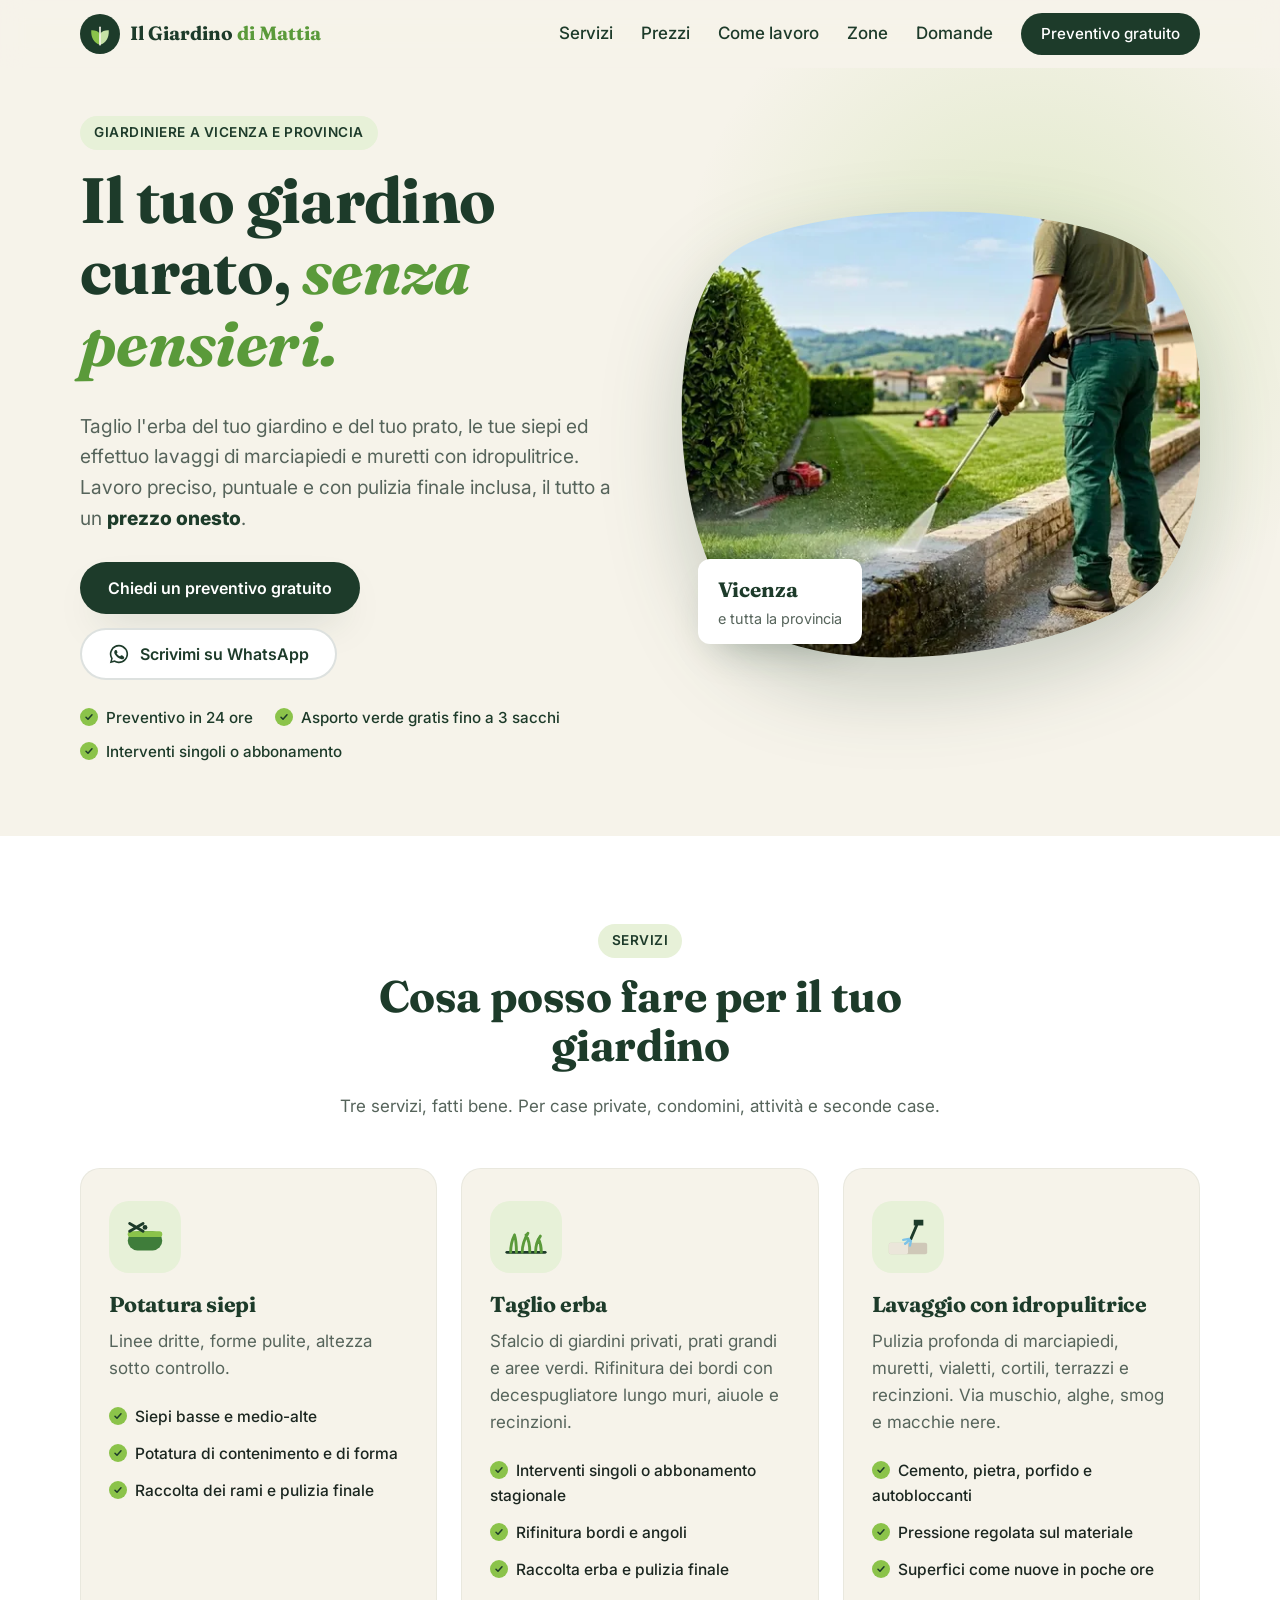
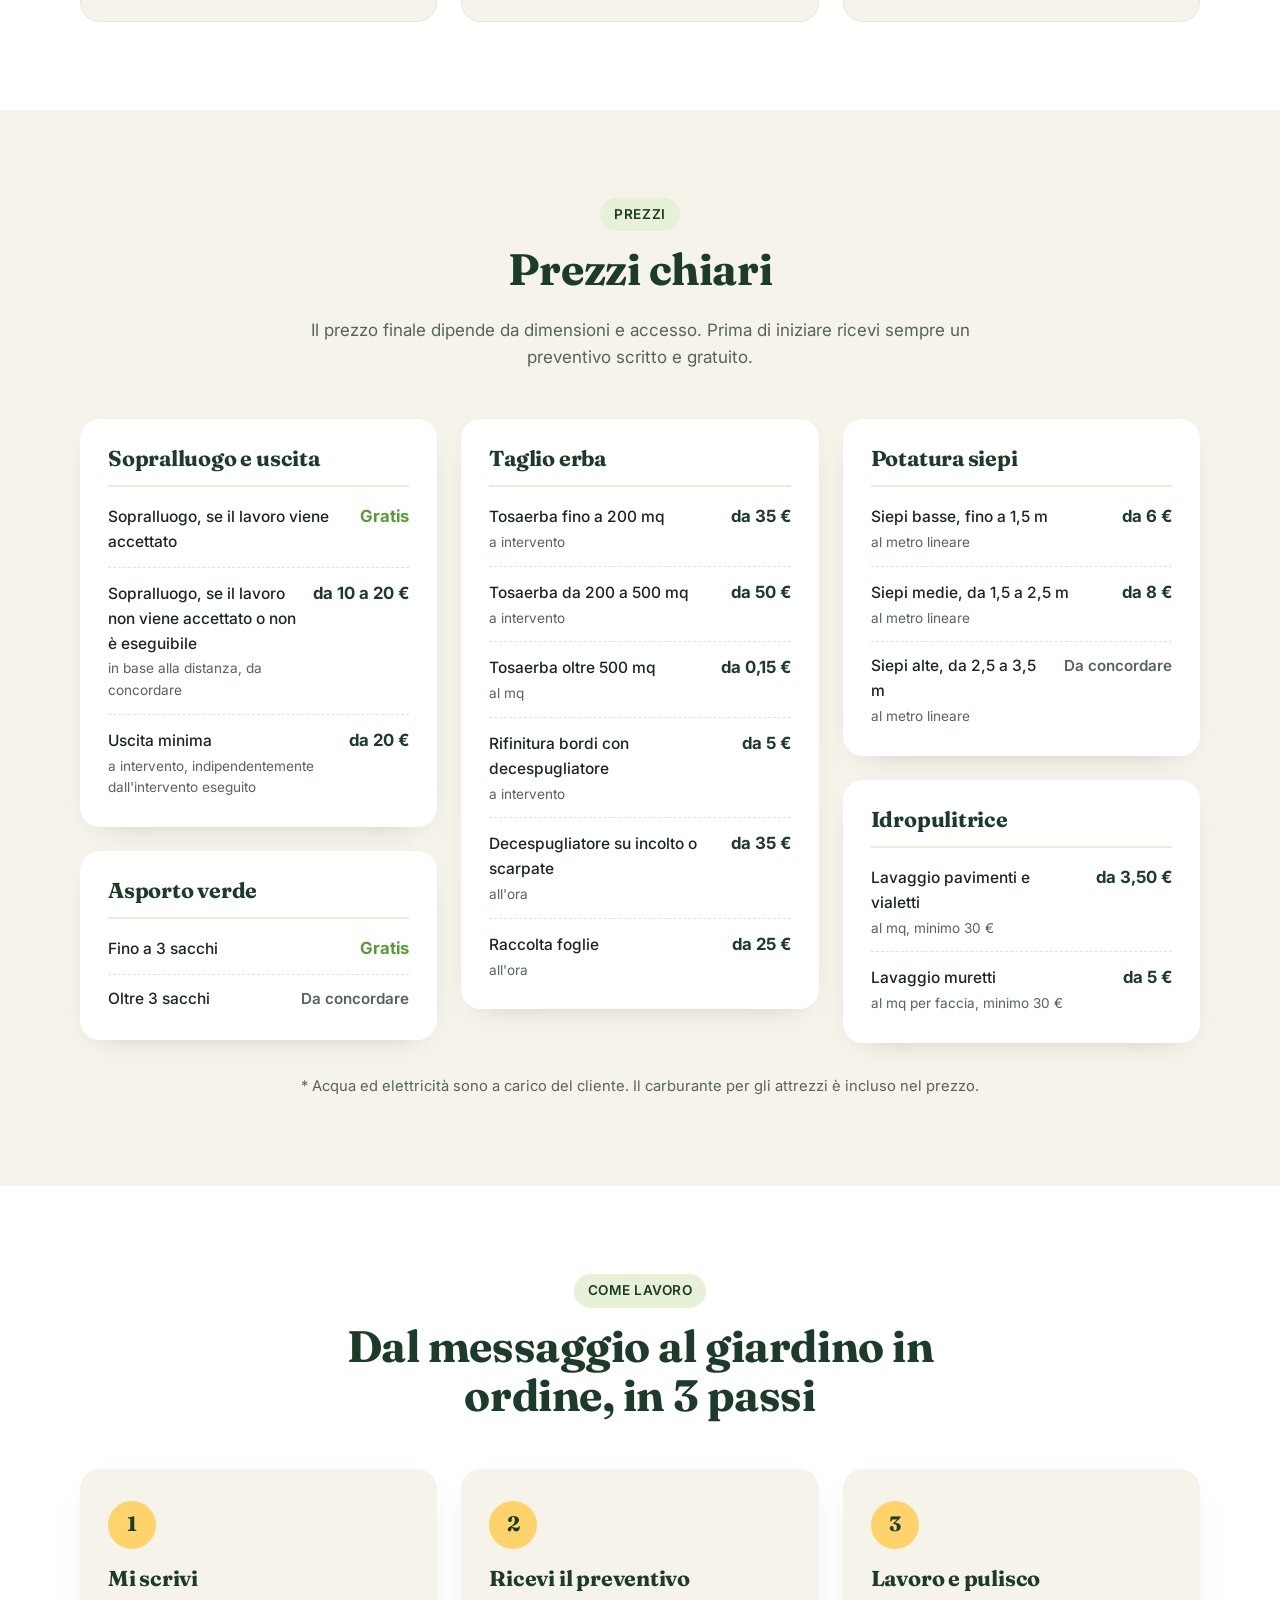
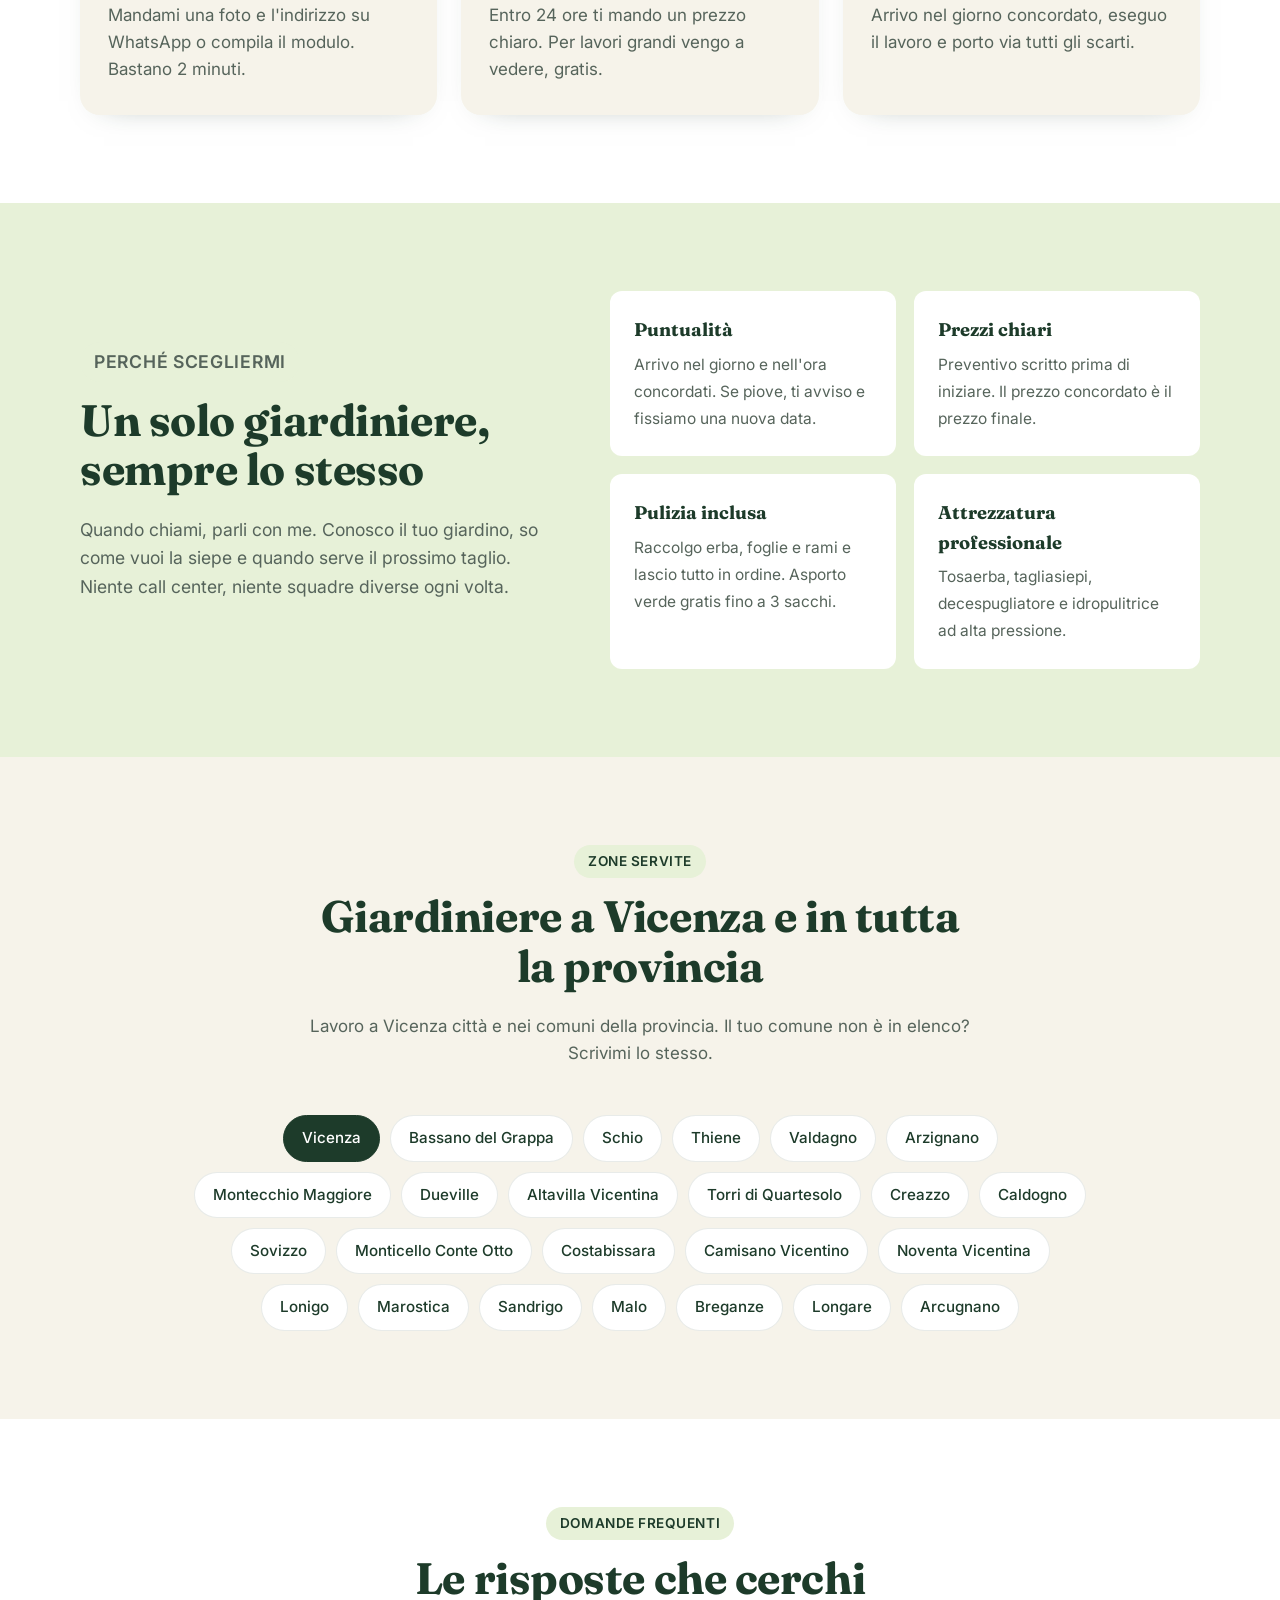
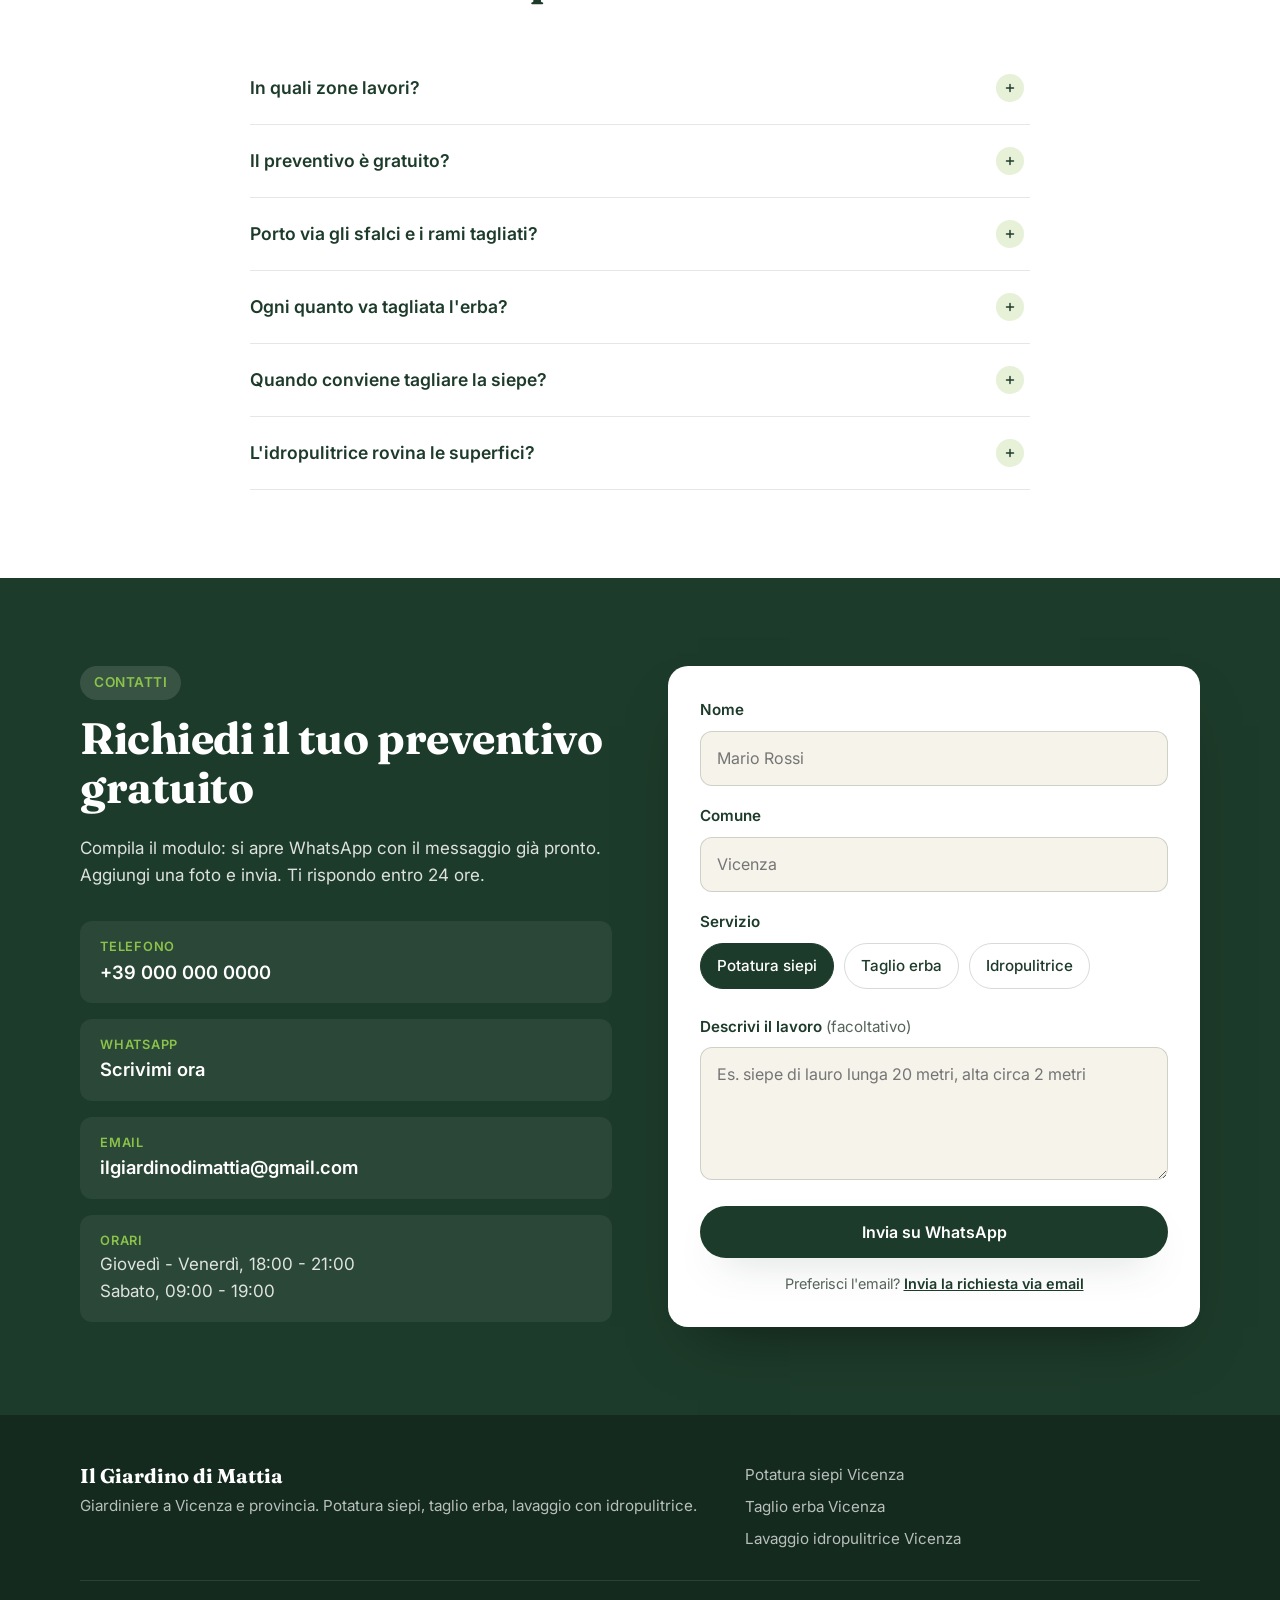
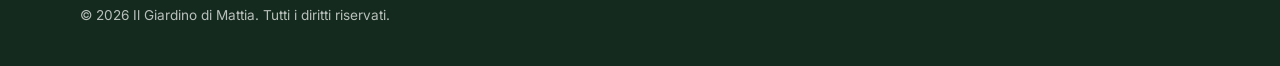
==== commit 32d737b7: "Aggiorna prezzi e allinea le card della sezione prezzi - Titolo Prezzi chiari - Uscita minima da 20 " ====
--- a/index.html
+++ b/index.html
@@ -30,7 +30,7 @@
   <link rel="preconnect" href="https://fonts.gstatic.com" crossorigin>
   <link rel="stylesheet" href="https://fonts.googleapis.com/css2?family=Fraunces:opsz,wght@9..144,600;9..144,700&family=Inter:wght@400;500;600;700;800&display=swap">
   <link rel="preload" as="image" type="image/webp" imagesrcset="assets/hero-640.webp?v=5 640w, assets/hero-1024.webp?v=5 1024w" imagesizes="(max-width: 960px) 100vw, 560px">
-  <link rel="stylesheet" href="styles.css?v=6">
+  <link rel="stylesheet" href="styles.css?v=7">
 
   <script type="application/ld+json">
   {
@@ -251,56 +251,58 @@
       <div class="container">
         <header class="section-head">
           <p class="eyebrow">Prezzi</p>
-          <h2 id="prezzi-title">Prezzi chiari, a partire da</h2>
+          <h2 id="prezzi-title">Prezzi chiari</h2>
           <p>Il prezzo finale dipende da dimensioni e accesso. Prima di iniziare ricevi sempre un preventivo scritto e gratuito.</p>
         </header>
 
         <div class="price-grid">
-          <article class="price-card price-uscita reveal">
-            <h3>Sopralluogo e uscita</h3>
-            <dl class="price-list">
-              <div><dt>Sopralluogo, se il lavoro viene accettato</dt><dd class="price-free">Gratis</dd></div>
-              <div><dt>Sopralluogo, se il lavoro non viene accettato o non è eseguibile <small>in base alla distanza, da concordare</small></dt><dd>da 10 a 20 &euro;</dd></div>
-              <div><dt>Uscita minima <small>a intervento</small></dt><dd>da 35 &euro;</dd></div>
-            </dl>
-          </article>
-
-          <article class="price-card price-erba reveal">
-            <h3>Taglio erba</h3>
-            <dl class="price-list">
-              <div><dt>Tosaerba fino a 200 mq <small>a intervento</small></dt><dd>da 40 &euro;</dd></div>
-              <div><dt>Tosaerba da 200 a 500 mq <small>a intervento</small></dt><dd>da 50 &euro;</dd></div>
-              <div><dt>Tosaerba oltre 500 mq <small>al mq</small></dt><dd>da 0,15 &euro;</dd></div>
-              <div><dt>Rifinitura bordi con decespugliatore <small>a intervento</small></dt><dd>da 5 &euro;</dd></div>
-              <div><dt>Decespugliatore su incolto o scarpate <small>all'ora</small></dt><dd>da 28 &euro;</dd></div>
-              <div><dt>Raccolta foglie e pulizia aiuole <small>all'ora</small></dt><dd>da 28 &euro;</dd></div>
-            </dl>
-          </article>
-
-          <article class="price-card price-siepi reveal">
-            <h3>Potatura siepi</h3>
-            <dl class="price-list">
-              <div><dt>Siepi basse, fino a 1,5 m <small>al metro lineare</small></dt><dd>da 6 &euro;</dd></div>
-              <div><dt>Siepi medie, da 1,5 a 2,5 m <small>al metro lineare</small></dt><dd>da 8 &euro;</dd></div>
-              <div><dt>Siepi alte, da 2,5 a 3,5 m <small>al metro lineare</small></dt><dd class="price-note">Da concordare</dd></div>
-            </dl>
-          </article>
-
-          <article class="price-card price-idro reveal">
-            <h3>Idropulitrice</h3>
-            <dl class="price-list">
-              <div><dt>Lavaggio pavimenti e vialetti <small>al mq, minimo 30 &euro;</small></dt><dd>da 3,50 &euro;</dd></div>
-              <div><dt>Lavaggio muretti <small>al mq per faccia, minimo 30 &euro;</small></dt><dd>da 5 &euro;</dd></div>
-            </dl>
-          </article>
-
-          <article class="price-card price-asporto reveal">
-            <h3>Asporto verde</h3>
-            <dl class="price-list">
-              <div><dt>Fino a 3 sacchi</dt><dd class="price-free">Gratis</dd></div>
-              <div><dt>Oltre 3 sacchi</dt><dd class="price-note">Da concordare</dd></div>
-            </dl>
-          </article>
+          <div class="price-col">
+            <article class="price-card price-uscita reveal">
+              <h3>Sopralluogo e uscita</h3>
+              <dl class="price-list">
+                <div><dt>Sopralluogo, se il lavoro viene accettato</dt><dd class="price-free">Gratis</dd></div>
+                <div><dt>Sopralluogo, se il lavoro non viene accettato o non è eseguibile <small>in base alla distanza, da concordare</small></dt><dd>da 10 a 20 &euro;</dd></div>
+                <div><dt>Uscita minima <small>a intervento, indipendentemente dall'intervento eseguito</small></dt><dd>da 20 &euro;</dd></div>
+              </dl>
+            </article>
+            <article class="price-card price-asporto reveal">
+              <h3>Asporto verde</h3>
+              <dl class="price-list">
+                <div><dt>Fino a 3 sacchi</dt><dd class="price-free">Gratis</dd></div>
+                <div><dt>Oltre 3 sacchi</dt><dd class="price-note">Da concordare</dd></div>
+              </dl>
+            </article>
+          </div>
+          <div class="price-col">
+            <article class="price-card price-erba reveal">
+              <h3>Taglio erba</h3>
+              <dl class="price-list">
+                <div><dt>Tosaerba fino a 200 mq <small>a intervento</small></dt><dd>da 35 &euro;</dd></div>
+                <div><dt>Tosaerba da 200 a 500 mq <small>a intervento</small></dt><dd>da 50 &euro;</dd></div>
+                <div><dt>Tosaerba oltre 500 mq <small>al mq</small></dt><dd>da 0,15 &euro;</dd></div>
+                <div><dt>Rifinitura bordi con decespugliatore <small>a intervento</small></dt><dd>da 5 &euro;</dd></div>
+                <div><dt>Decespugliatore su incolto o scarpate <small>all'ora</small></dt><dd>da 35 &euro;</dd></div>
+                <div><dt>Raccolta foglie <small>all'ora</small></dt><dd>da 25 &euro;</dd></div>
+              </dl>
+            </article>
+          </div>
+          <div class="price-col">
+            <article class="price-card price-siepi reveal">
+              <h3>Potatura siepi</h3>
+              <dl class="price-list">
+                <div><dt>Siepi basse, fino a 1,5 m <small>al metro lineare</small></dt><dd>da 6 &euro;</dd></div>
+                <div><dt>Siepi medie, da 1,5 a 2,5 m <small>al metro lineare</small></dt><dd>da 8 &euro;</dd></div>
+                <div><dt>Siepi alte, da 2,5 a 3,5 m <small>al metro lineare</small></dt><dd class="price-note">Da concordare</dd></div>
+              </dl>
+            </article>
+            <article class="price-card price-idro reveal">
+              <h3>Idropulitrice</h3>
+              <dl class="price-list">
+                <div><dt>Lavaggio pavimenti e vialetti <small>al mq, minimo 30 &euro;</small></dt><dd>da 3,50 &euro;</dd></div>
+                <div><dt>Lavaggio muretti <small>al mq per faccia, minimo 30 &euro;</small></dt><dd>da 5 &euro;</dd></div>
+              </dl>
+            </article>
+          </div>
         </div>
 
         <p class="price-footnote">* Acqua ed elettricità sono a carico del cliente. Il carburante per gli attrezzi è incluso nel prezzo.</p>
--- a/styles.css
+++ b/styles.css
@@ -368,21 +368,24 @@
   max-width: 640px;
   margin: 0 auto;
 }
+.price-col { display: contents; }
+.price-uscita { order: 1; }
+.price-erba { order: 2; }
+.price-siepi { order: 3; }
+.price-idro { order: 4; }
+.price-asporto { order: 5; }
 
 @media (min-width: 1100px) {
   .price-grid {
     grid-template-columns: repeat(3, 1fr);
-    grid-template-areas:
-      "uscita erba siepi"
-      "asporto erba idro";
     align-items: start;
     max-width: none;
   }
-  .price-uscita { grid-area: uscita; }
-  .price-erba { grid-area: erba; }
-  .price-siepi { grid-area: siepi; }
-  .price-idro { grid-area: idro; }
-  .price-asporto { grid-area: asporto; }
+  .price-col {
+    display: flex;
+    flex-direction: column;
+    gap: 24px;
+  }
 }
 
 .price-card {
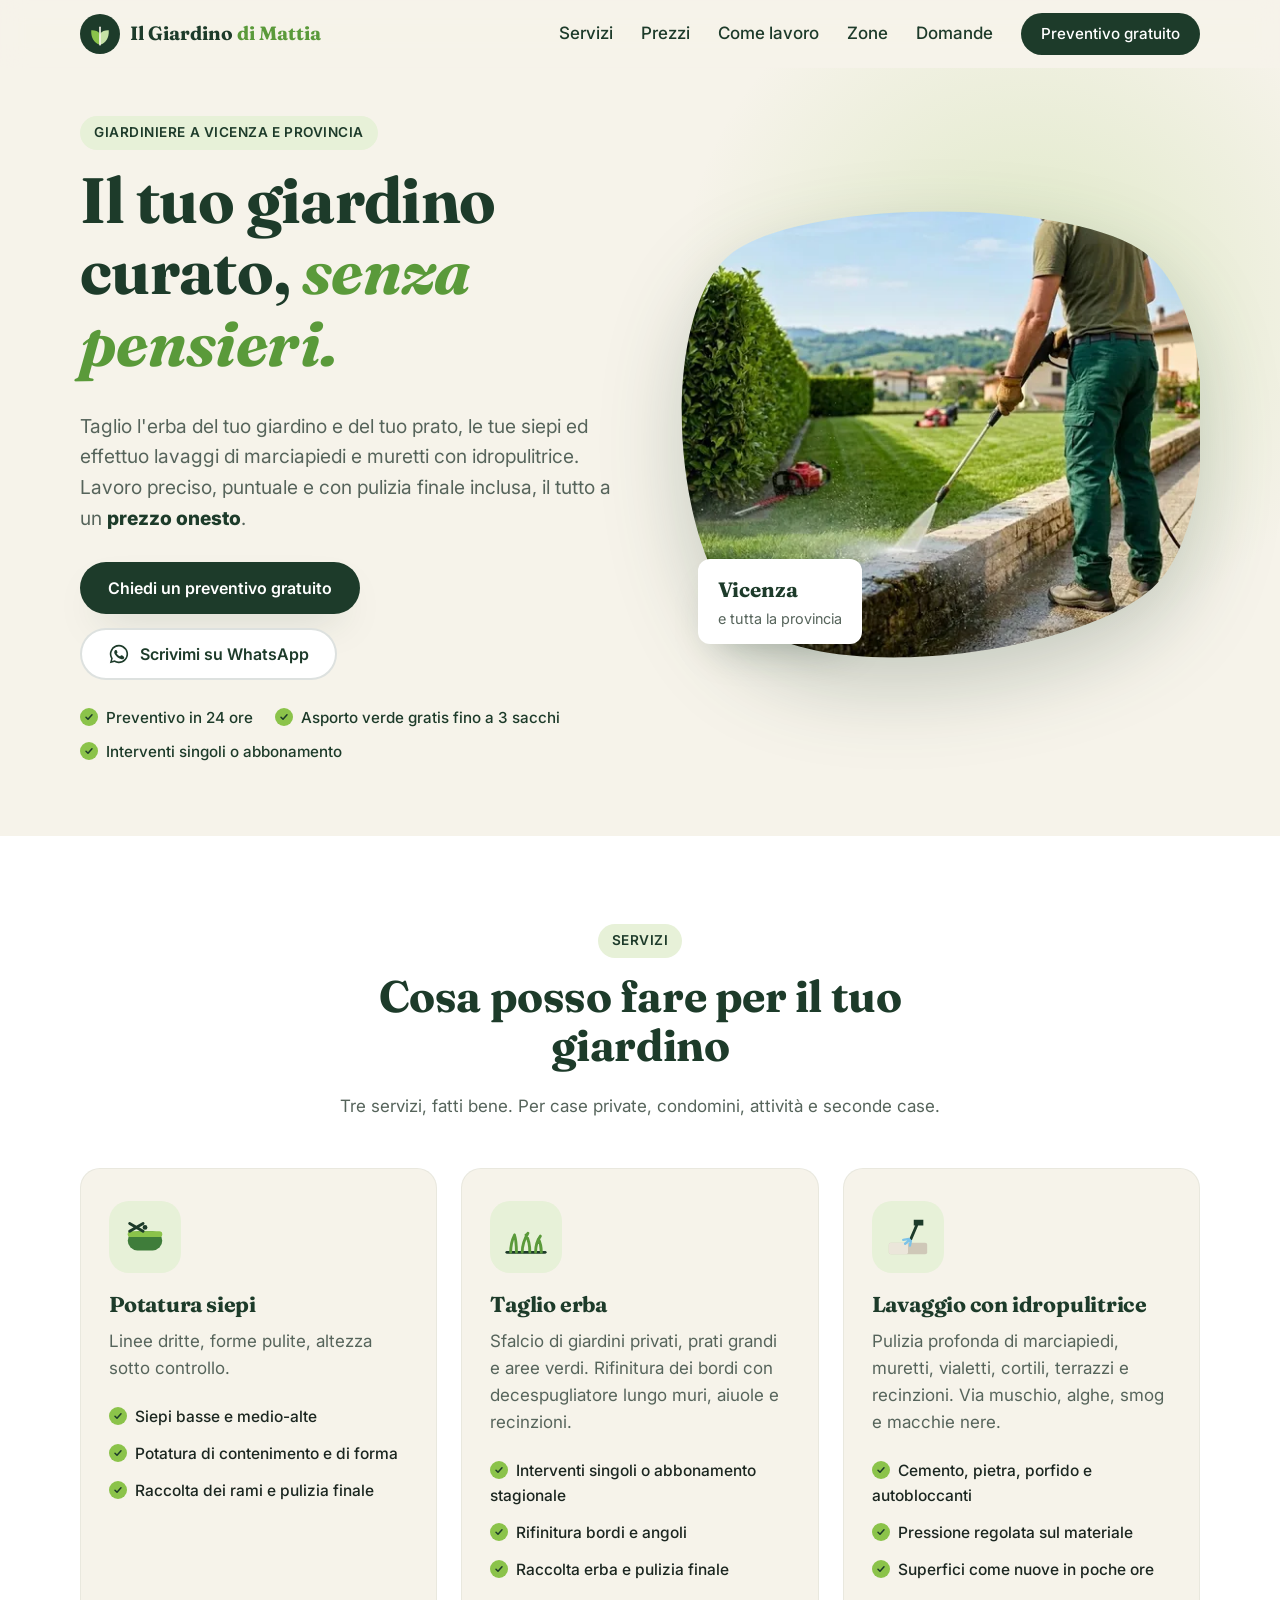
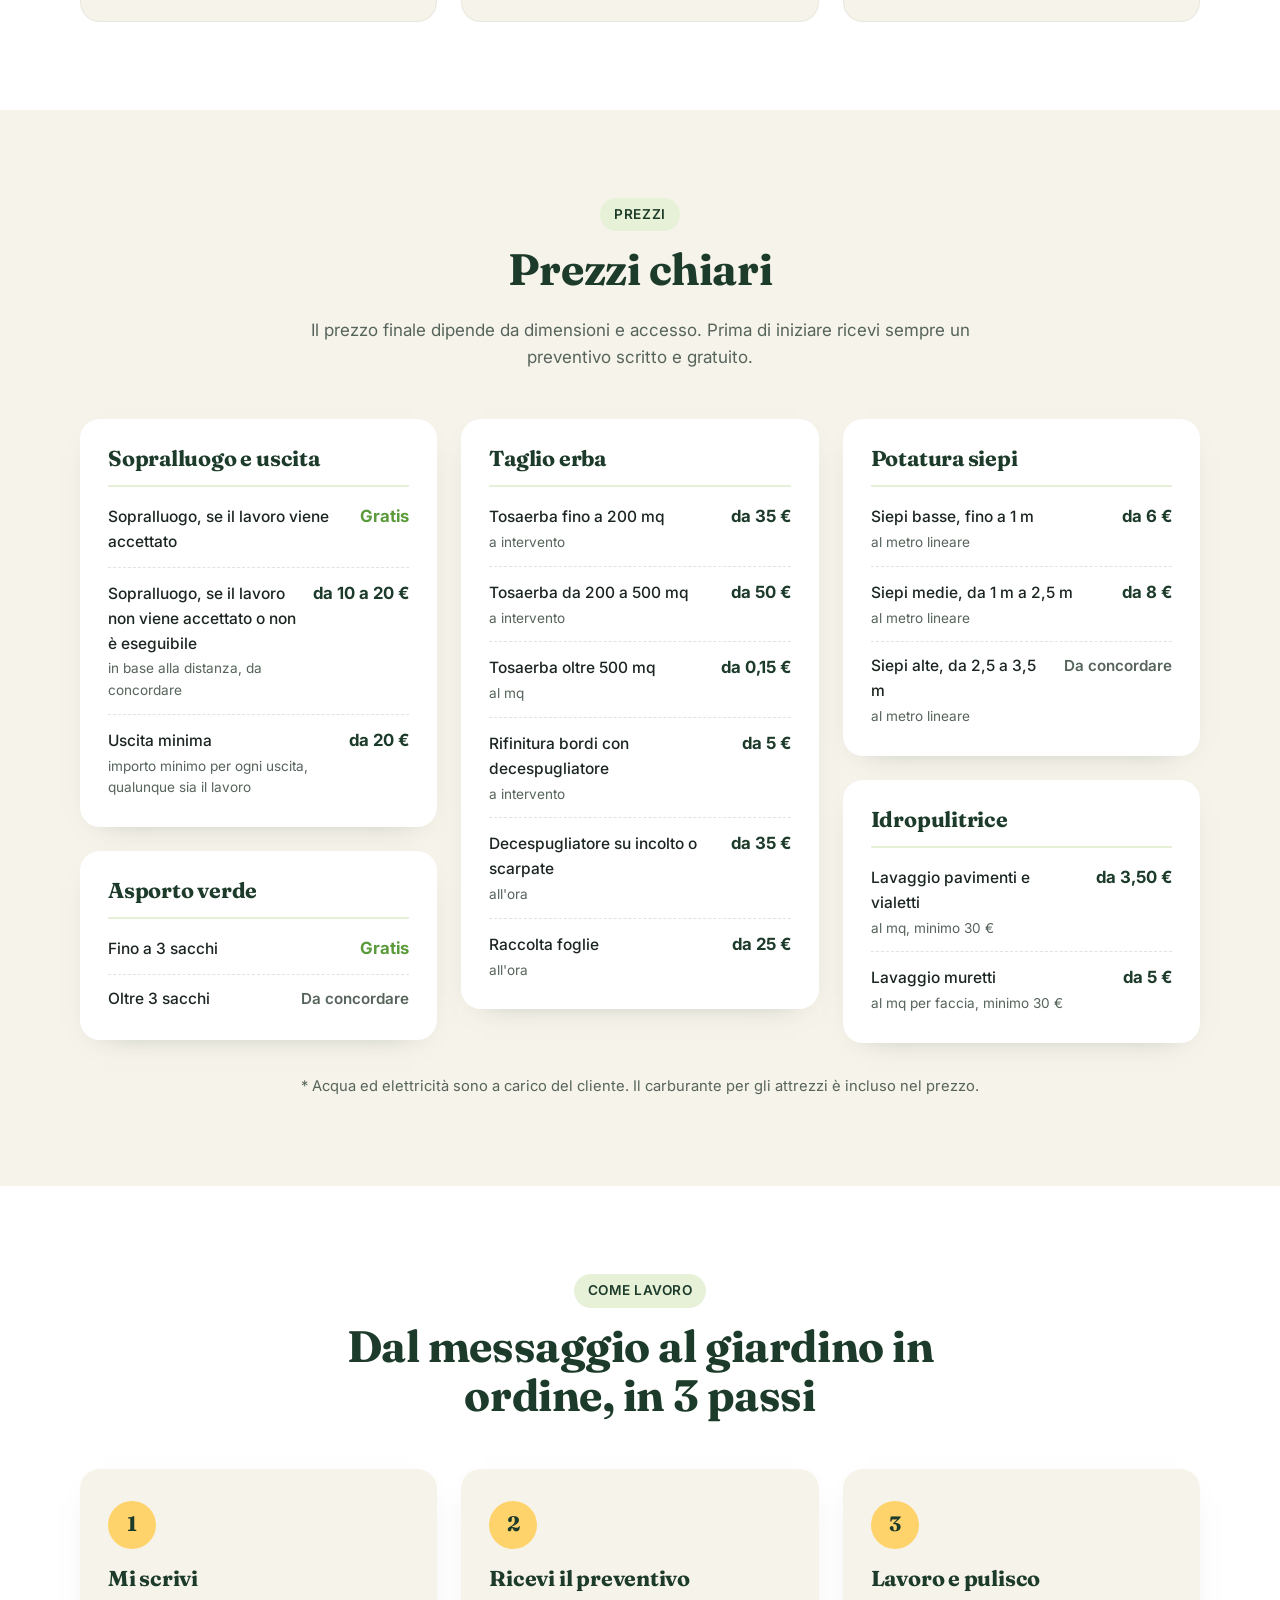
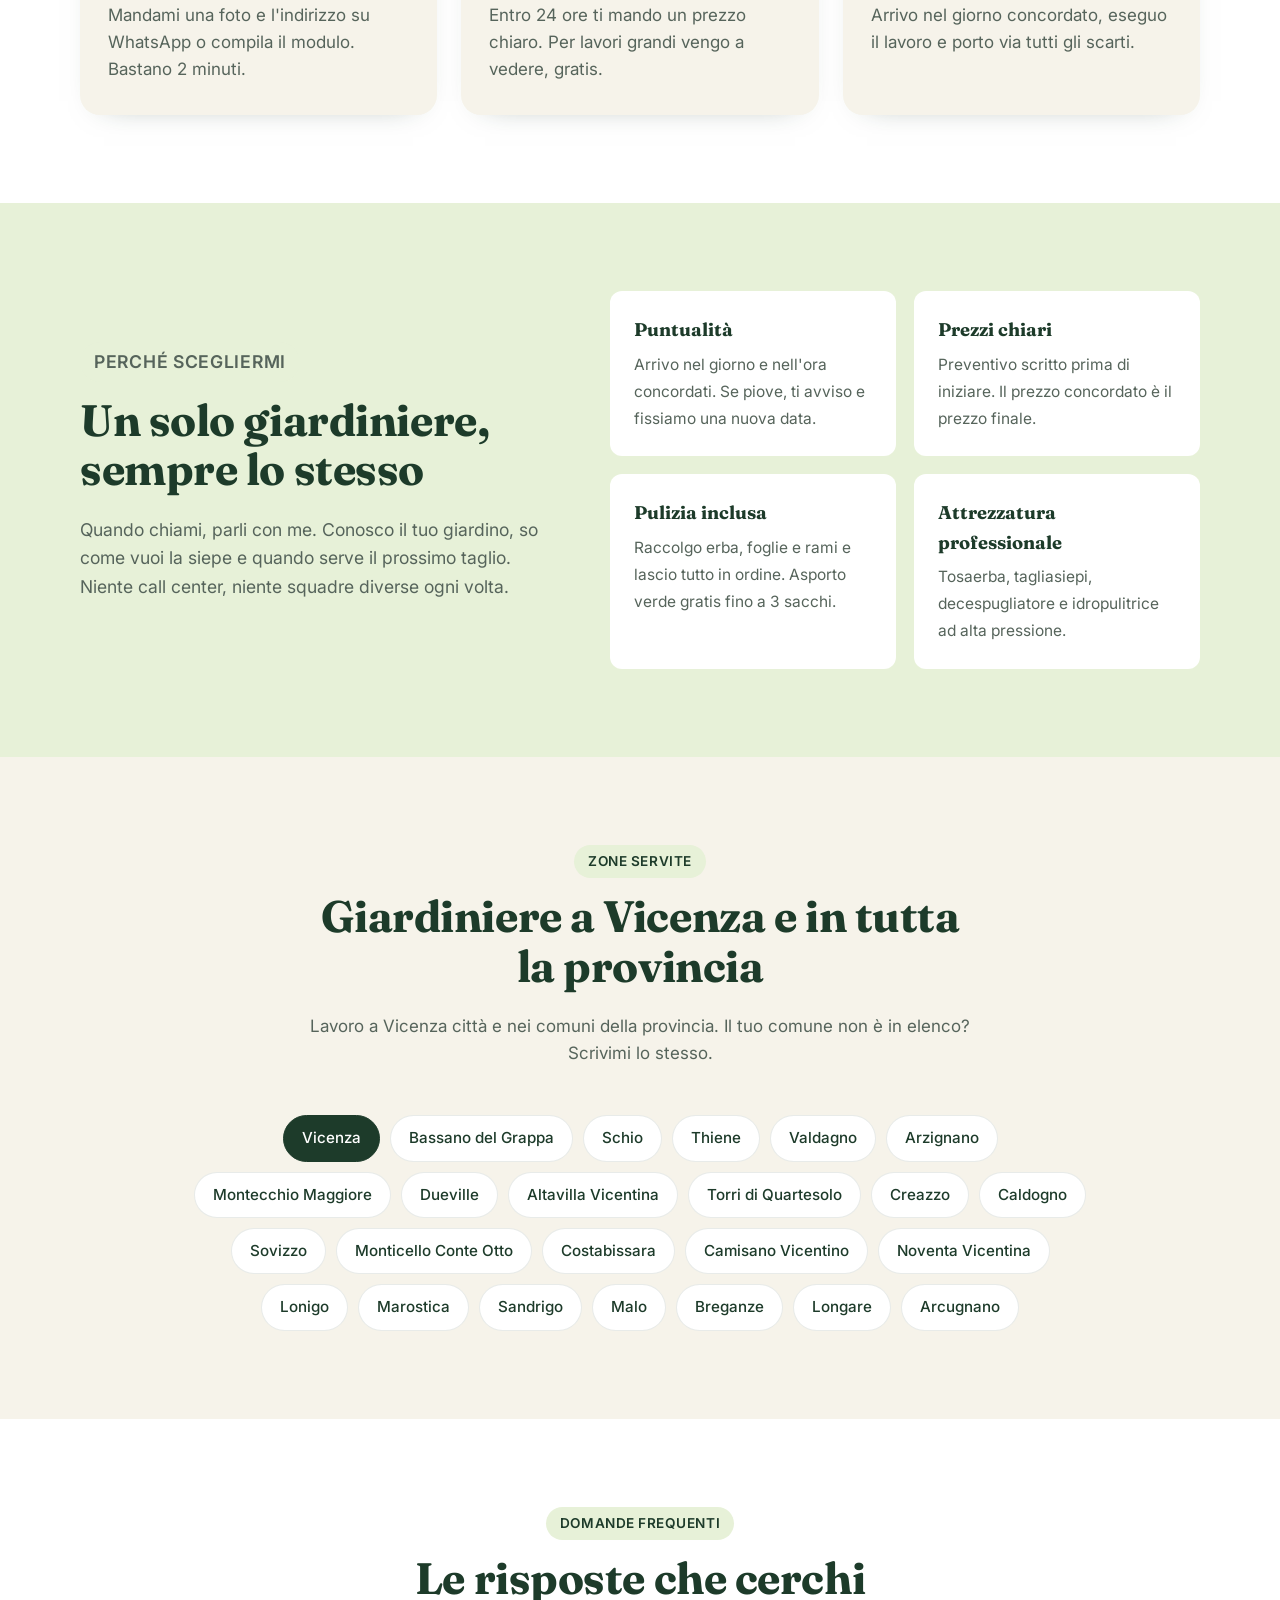
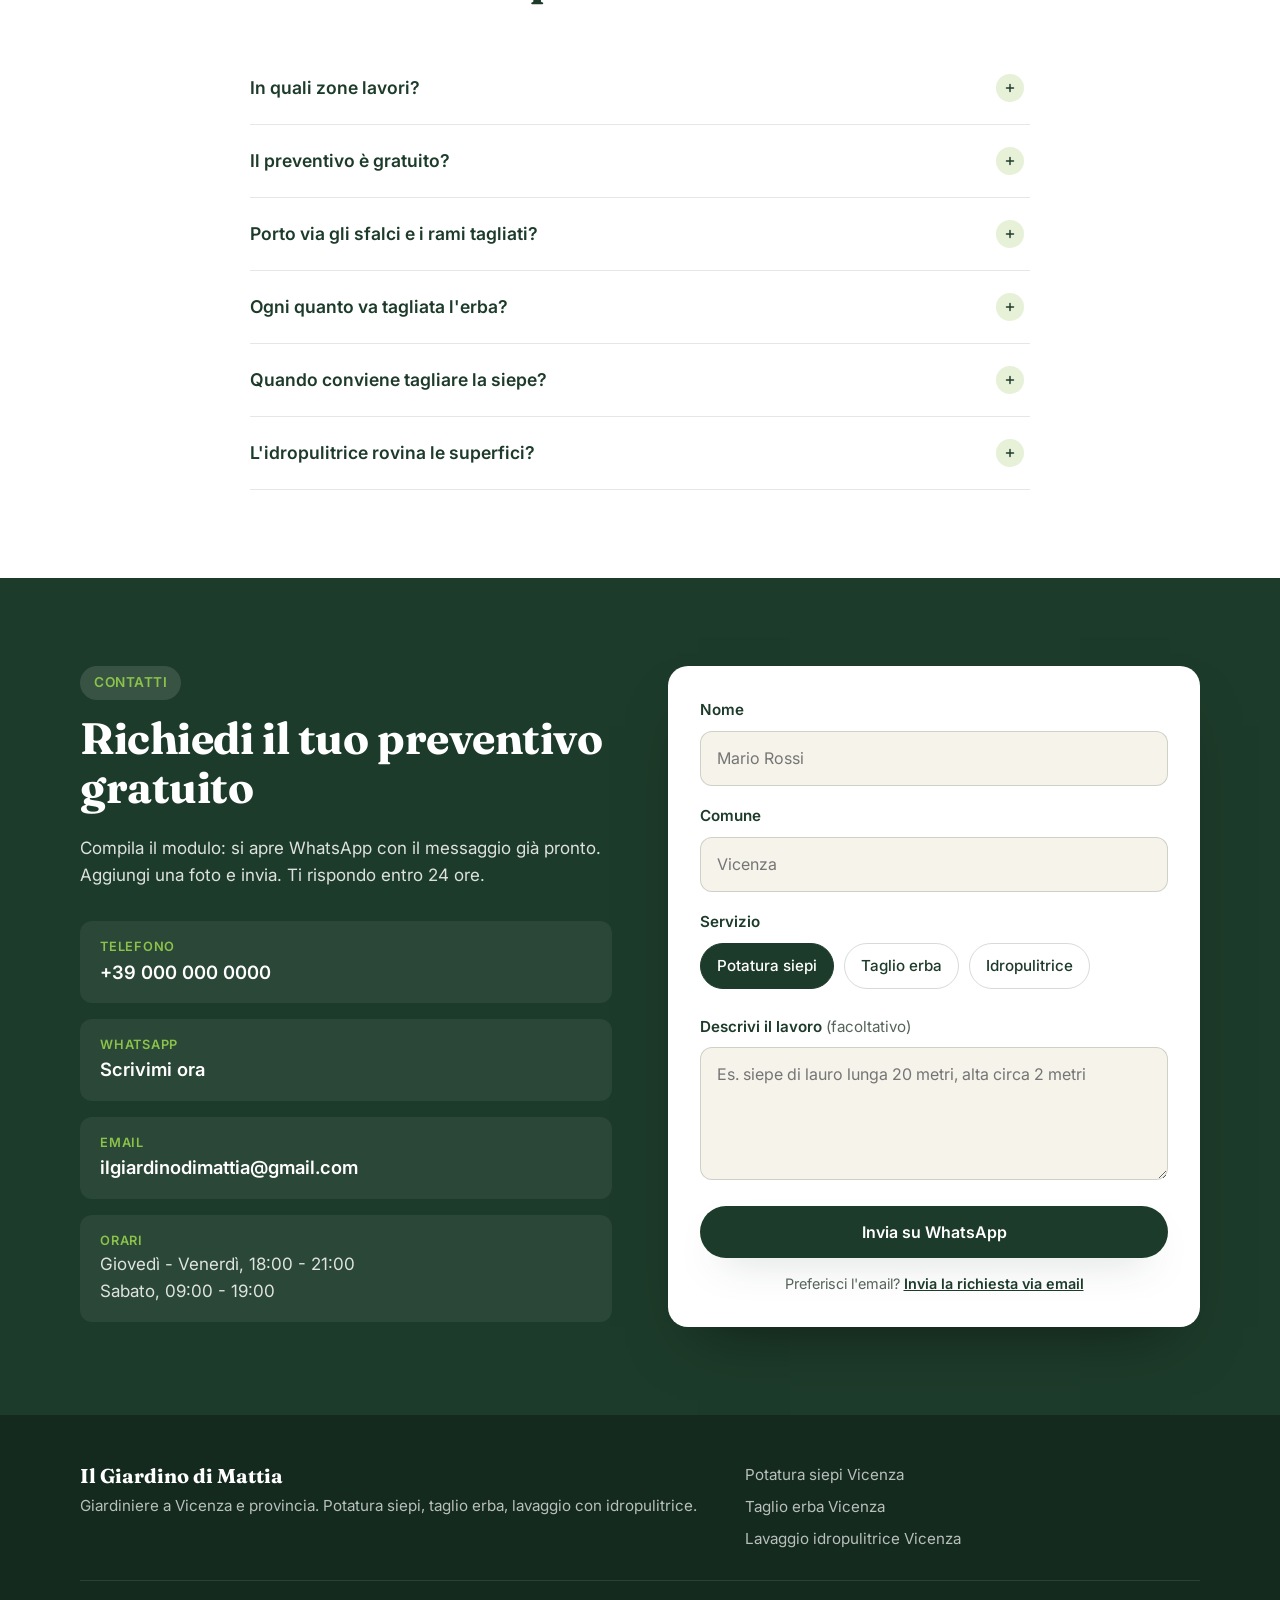
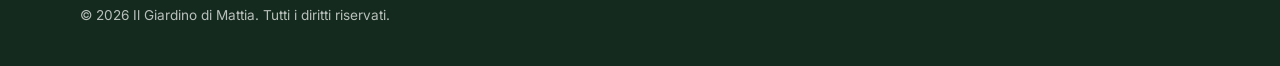
==== commit f6521065: "Chiarisce l'uscita minima e aggiorna le altezze delle siepi Co-Authored-By: Claude Opus 5.5 <noreply" ====
--- a/index.html
+++ b/index.html
@@ -262,7 +262,7 @@
               <dl class="price-list">
                 <div><dt>Sopralluogo, se il lavoro viene accettato</dt><dd class="price-free">Gratis</dd></div>
                 <div><dt>Sopralluogo, se il lavoro non viene accettato o non è eseguibile <small>in base alla distanza, da concordare</small></dt><dd>da 10 a 20 &euro;</dd></div>
-                <div><dt>Uscita minima <small>a intervento, indipendentemente dall'intervento eseguito</small></dt><dd>da 20 &euro;</dd></div>
+                <div><dt>Uscita minima <small>importo minimo per ogni uscita, qualunque sia il lavoro</small></dt><dd>da 20 &euro;</dd></div>
               </dl>
             </article>
             <article class="price-card price-asporto reveal">
@@ -290,8 +290,8 @@
             <article class="price-card price-siepi reveal">
               <h3>Potatura siepi</h3>
               <dl class="price-list">
-                <div><dt>Siepi basse, fino a 1,5 m <small>al metro lineare</small></dt><dd>da 6 &euro;</dd></div>
-                <div><dt>Siepi medie, da 1,5 a 2,5 m <small>al metro lineare</small></dt><dd>da 8 &euro;</dd></div>
+                <div><dt>Siepi basse, fino a 1 m <small>al metro lineare</small></dt><dd>da 6 &euro;</dd></div>
+                <div><dt>Siepi medie, da 1 m a 2,5 m <small>al metro lineare</small></dt><dd>da 8 &euro;</dd></div>
                 <div><dt>Siepi alte, da 2,5 a 3,5 m <small>al metro lineare</small></dt><dd class="price-note">Da concordare</dd></div>
               </dl>
             </article>
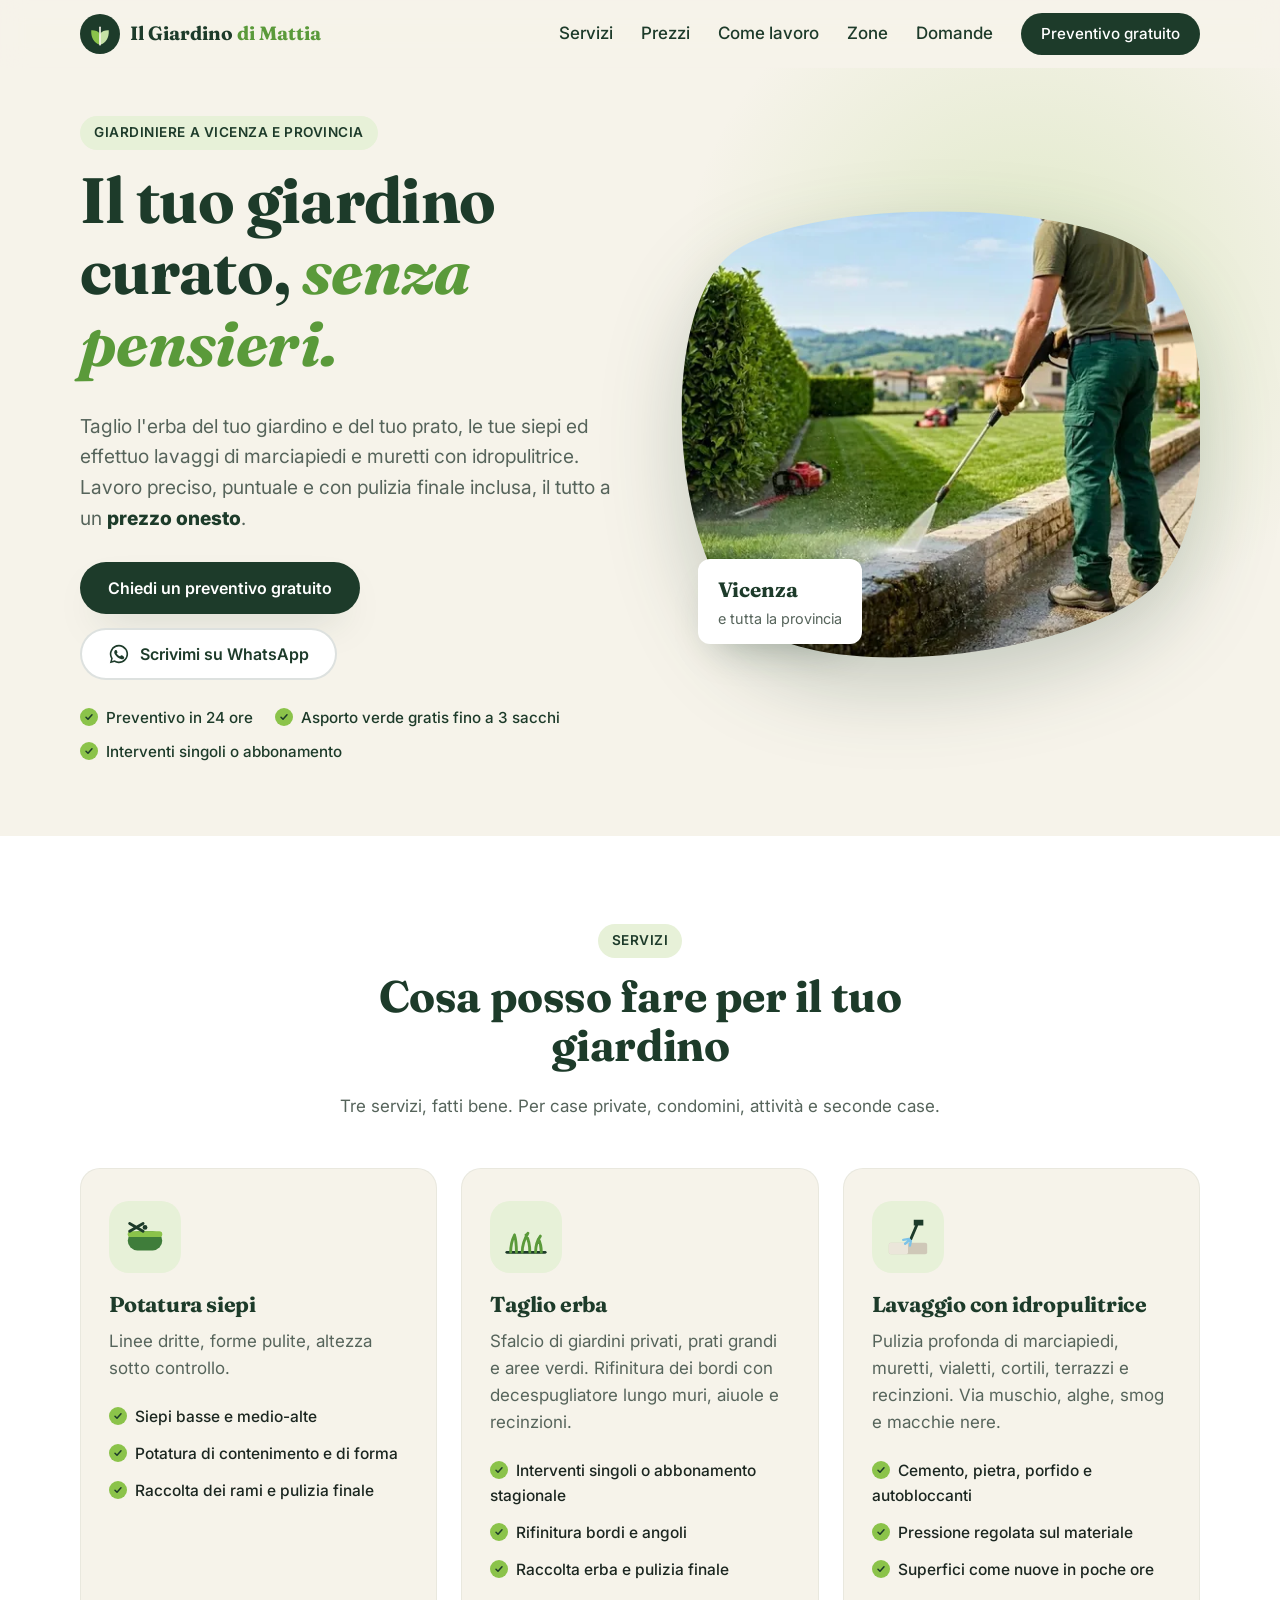
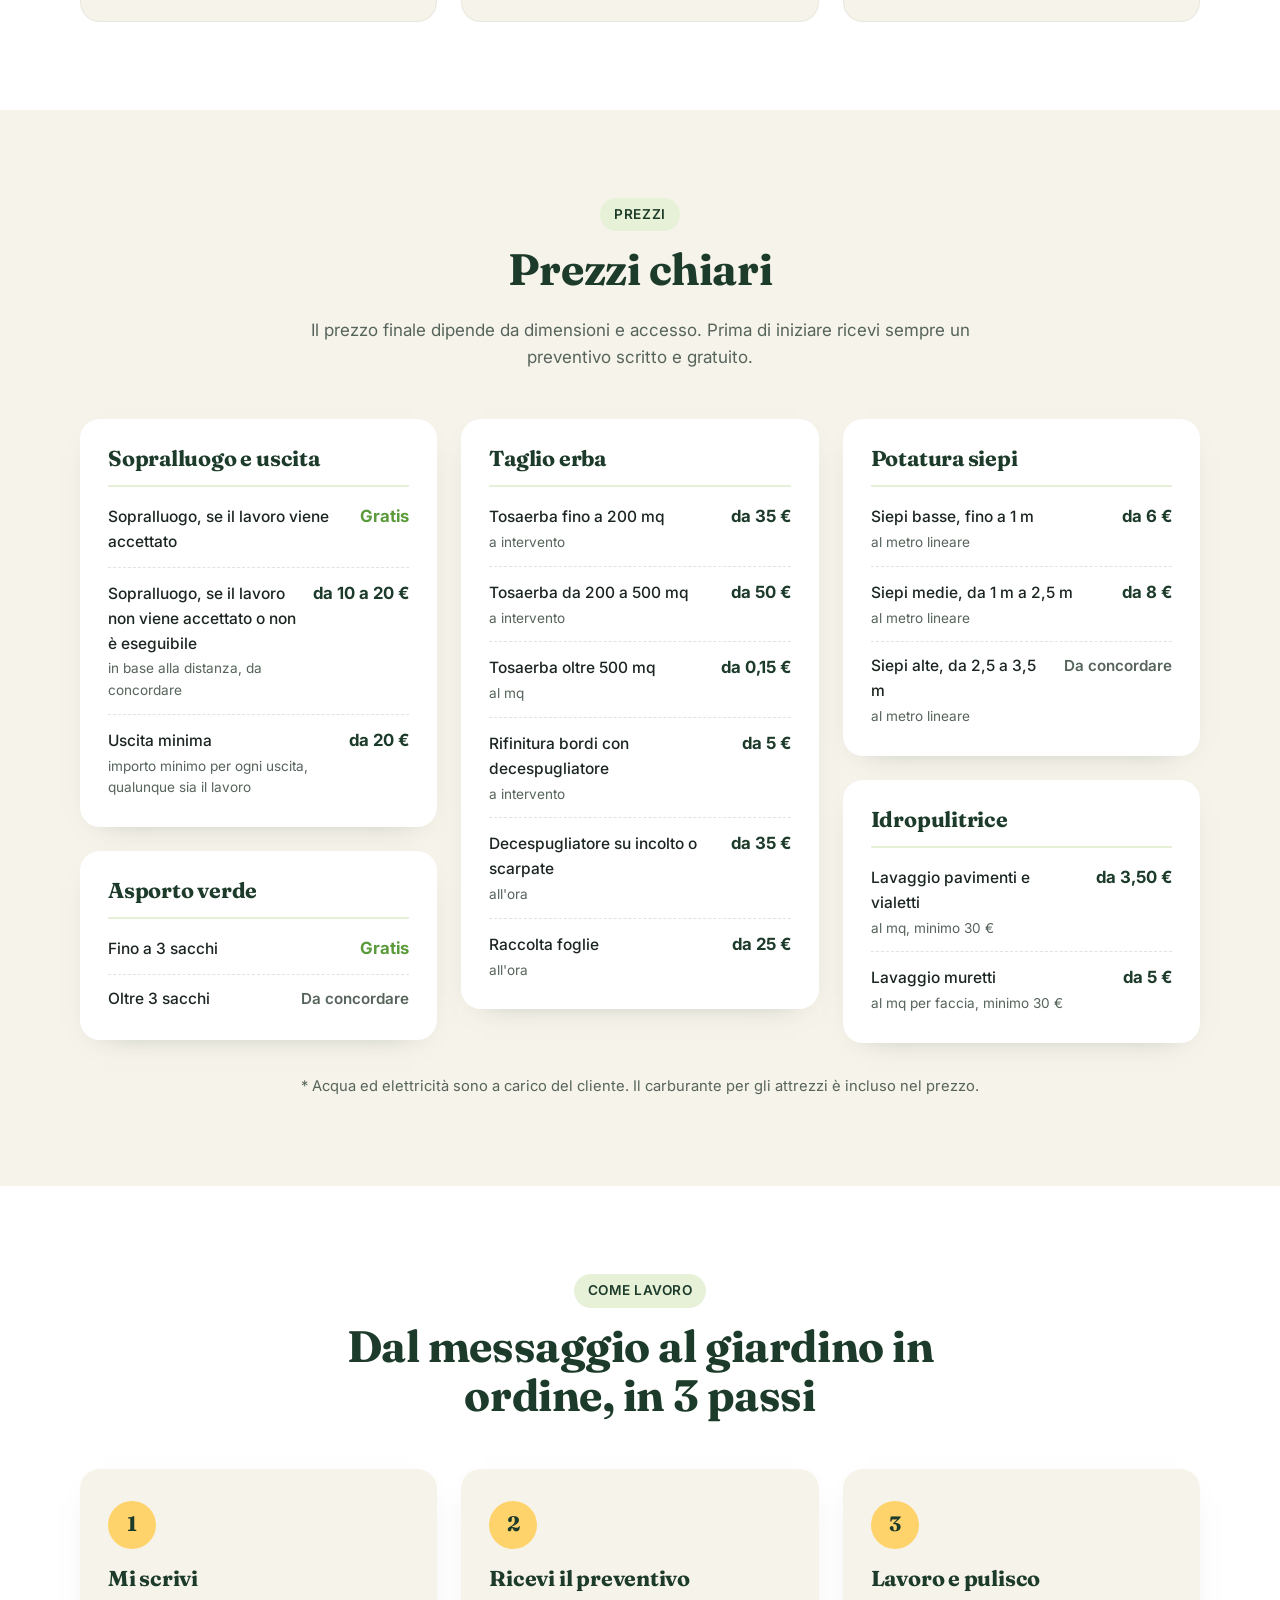
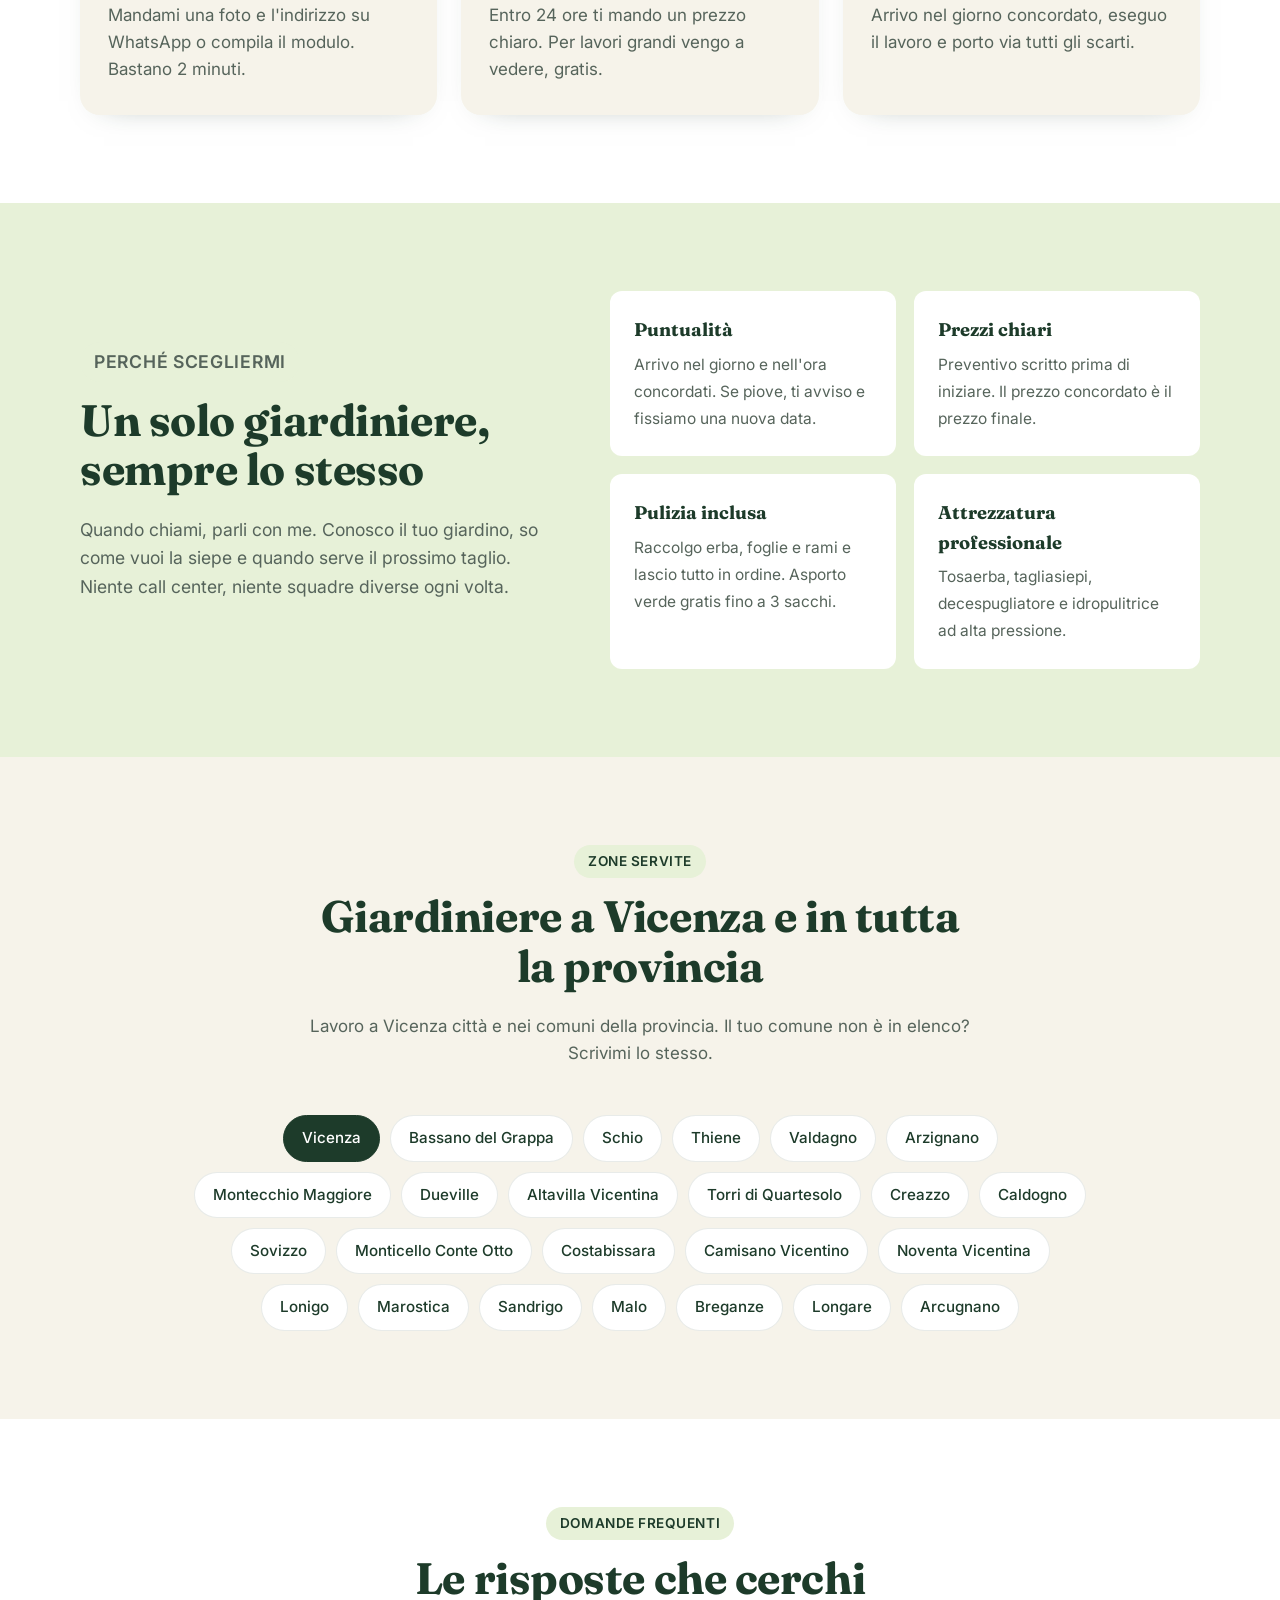
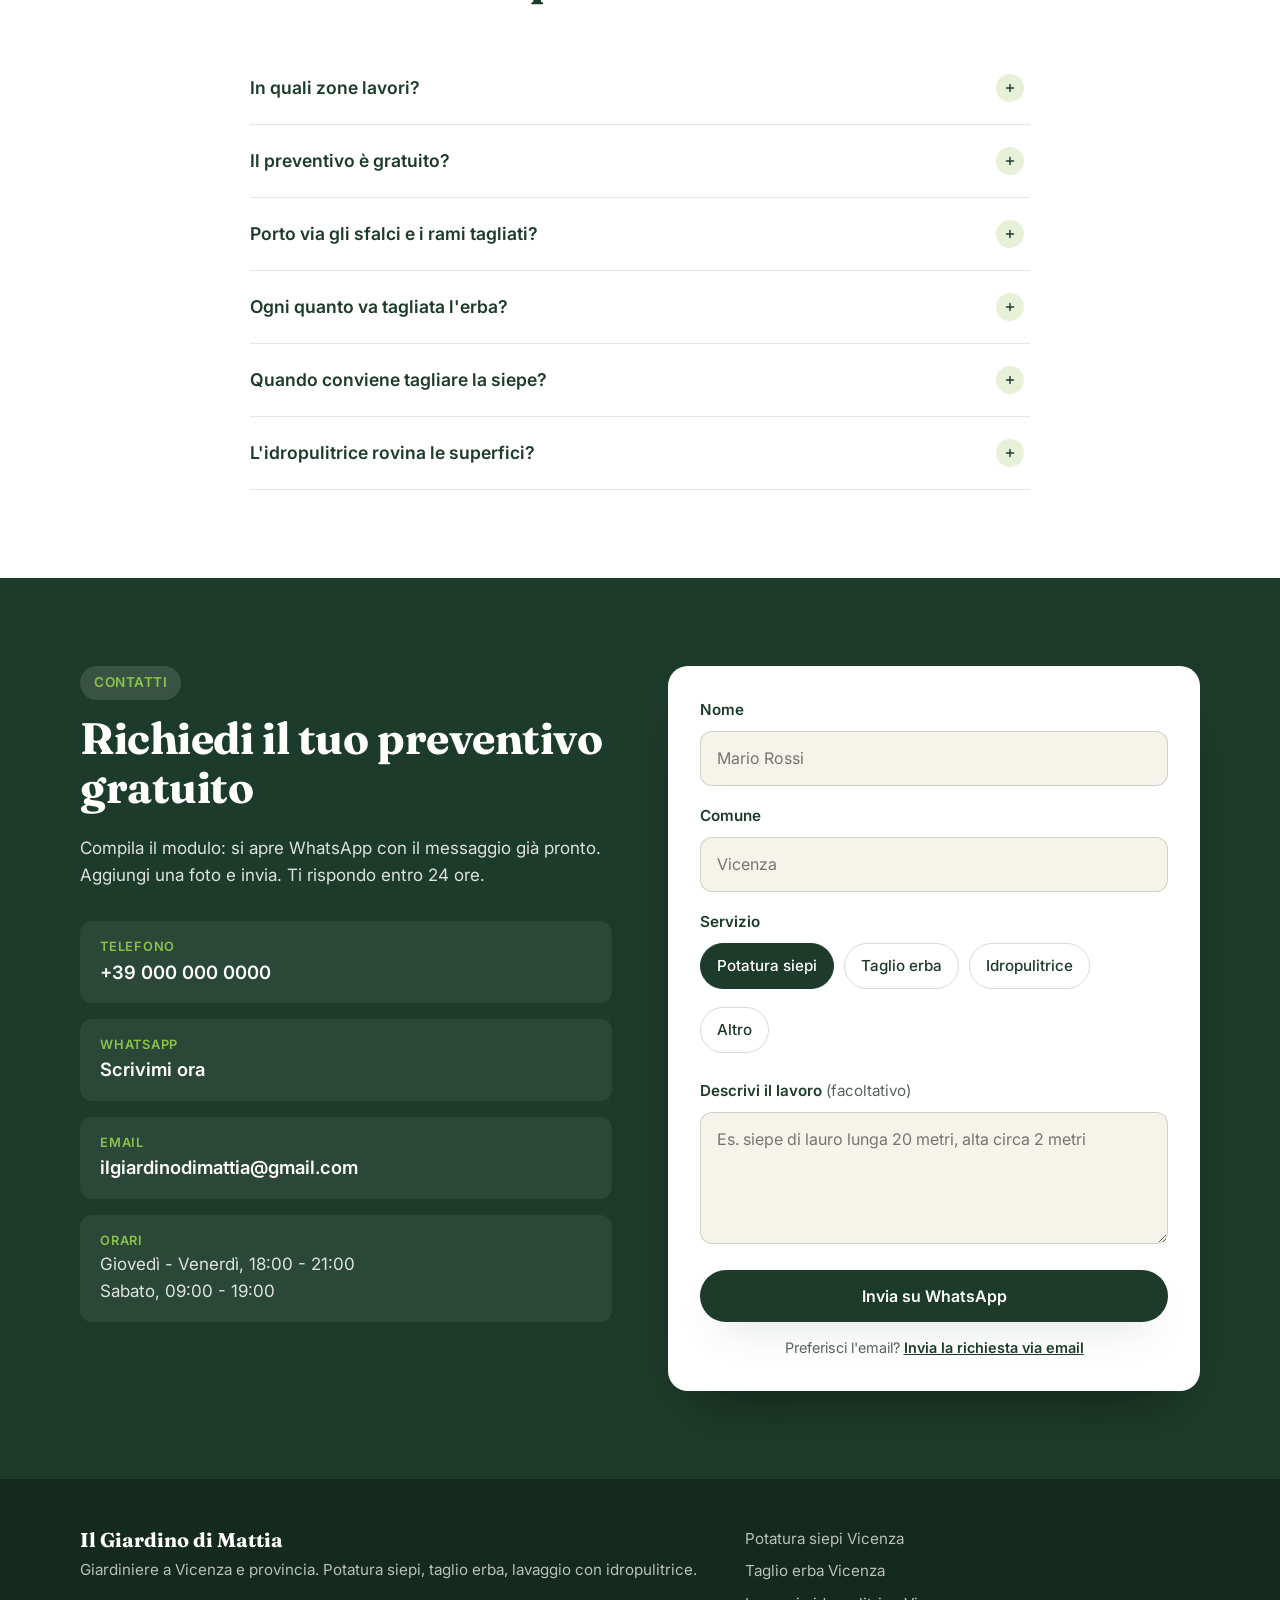
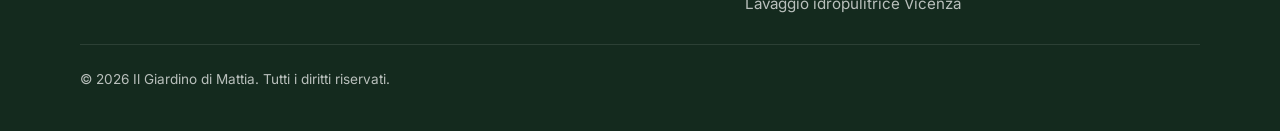
==== commit 983ab990: "Aggiunge l'opzione Altro alla scelta del servizio nel modulo Co-Authored-By: Claude Opus 5.5 <norepl" ====
--- a/index.html
+++ b/index.html
@@ -464,6 +464,7 @@
               <label class="chip"><input type="checkbox" name="servizio" value="Potatura siepi" checked><span>Potatura siepi</span></label>
               <label class="chip"><input type="checkbox" name="servizio" value="Taglio erba"><span>Taglio erba</span></label>
               <label class="chip"><input type="checkbox" name="servizio" value="Idropulitrice"><span>Idropulitrice</span></label>
+              <label class="chip"><input type="checkbox" name="servizio" value="Altro"><span>Altro</span></label>
             </div>
           </fieldset>
           <div class="field">
